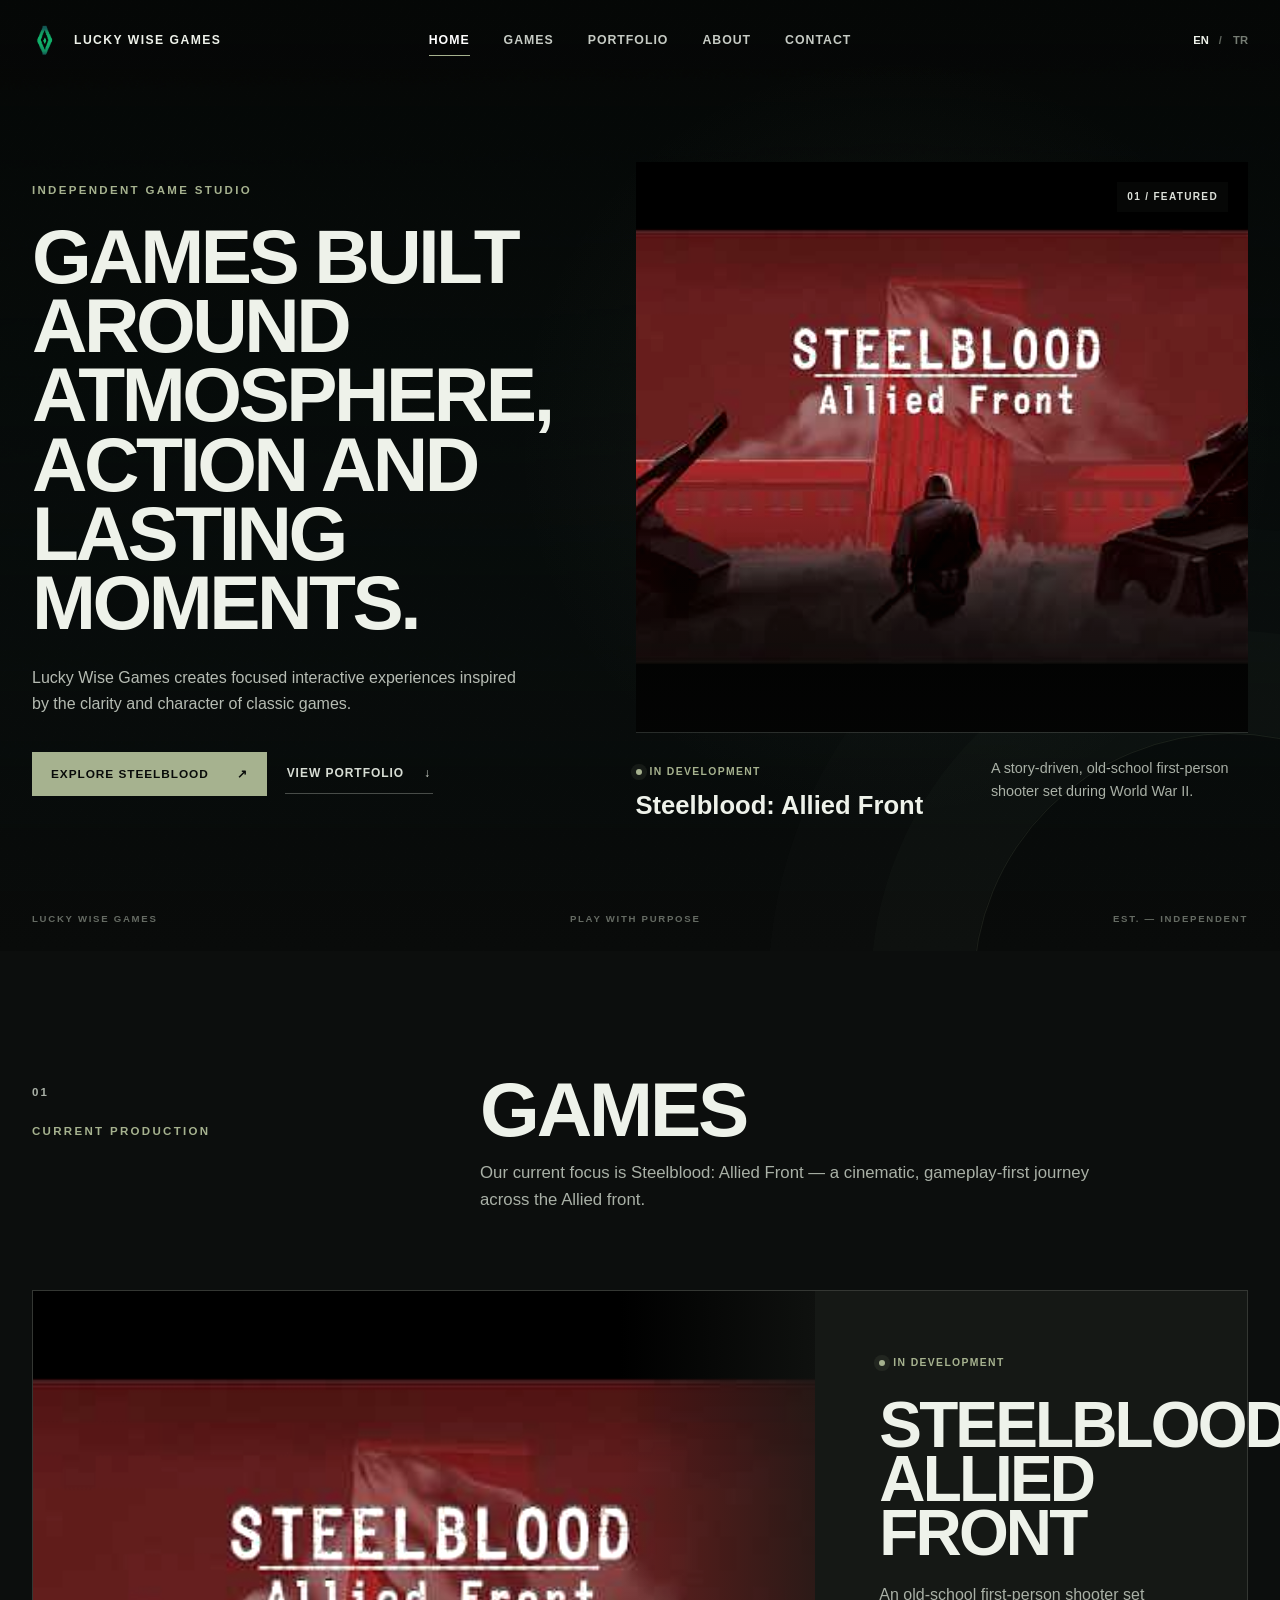
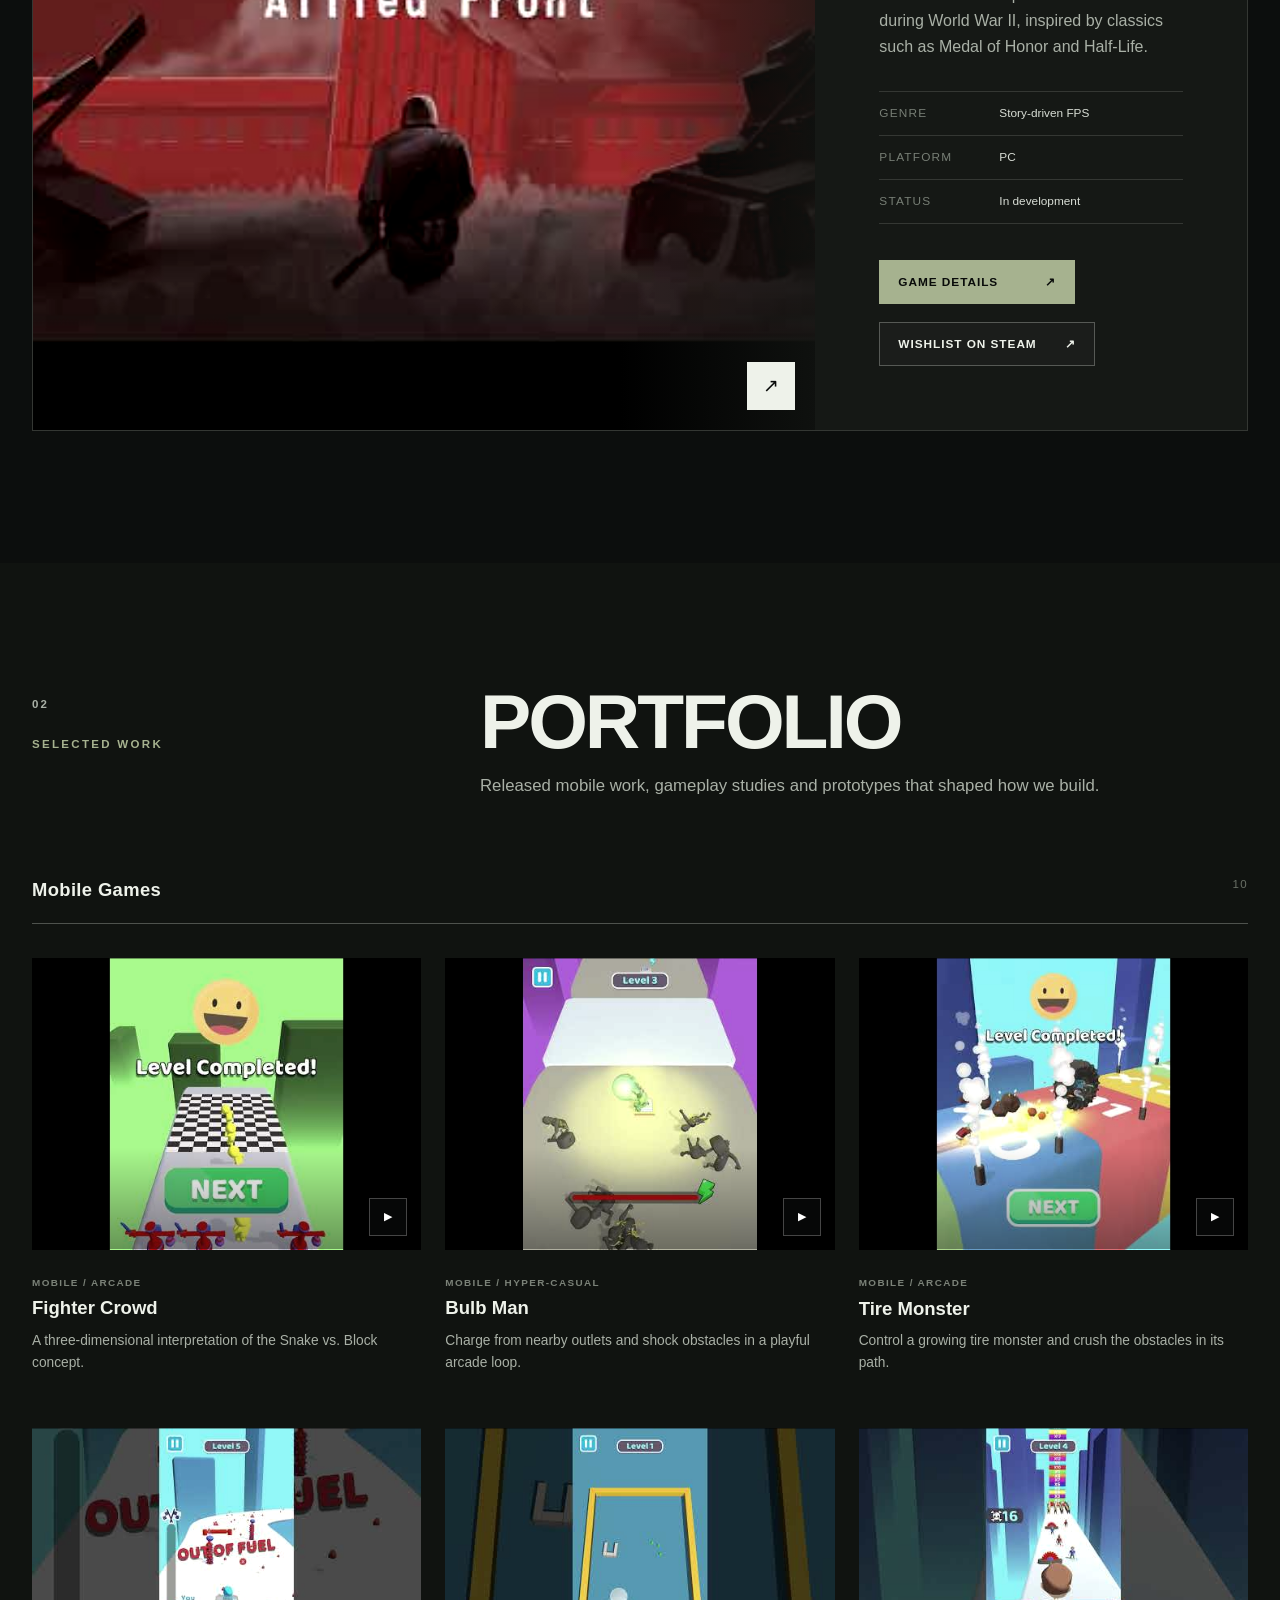
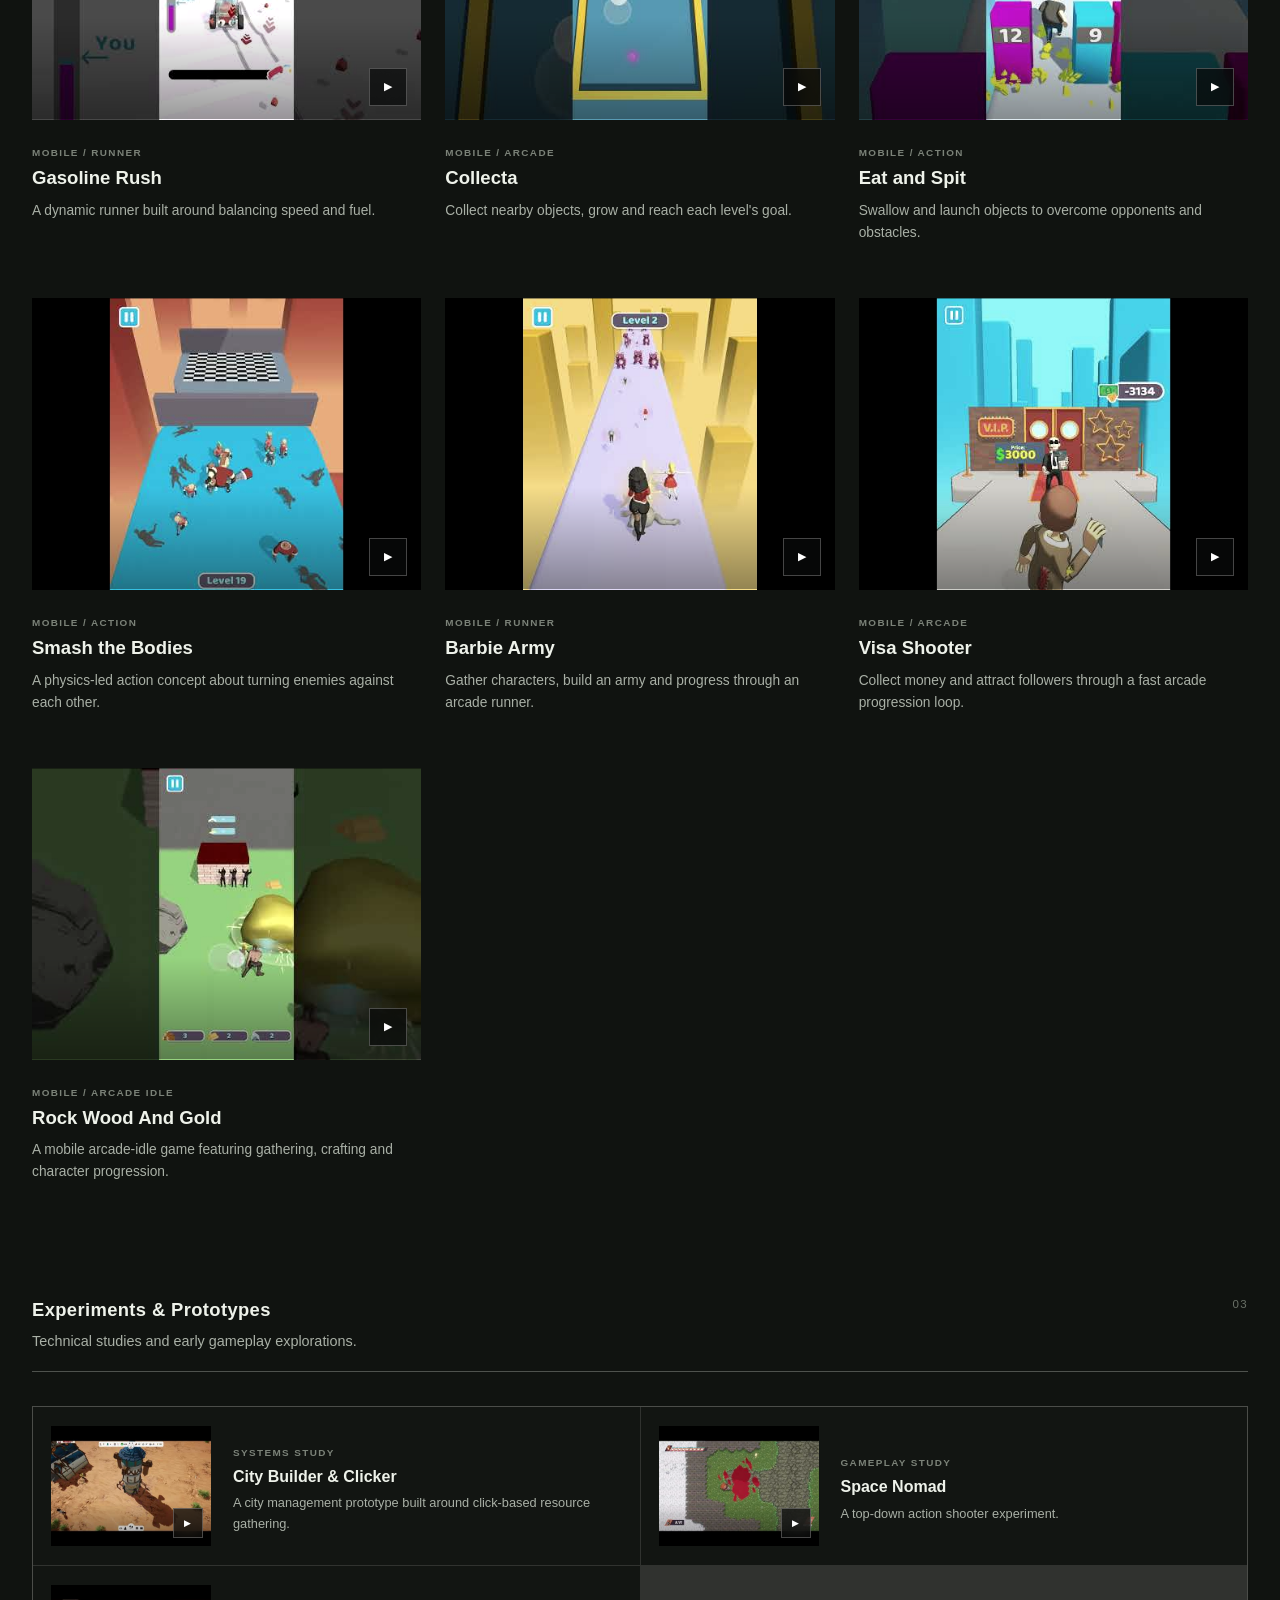
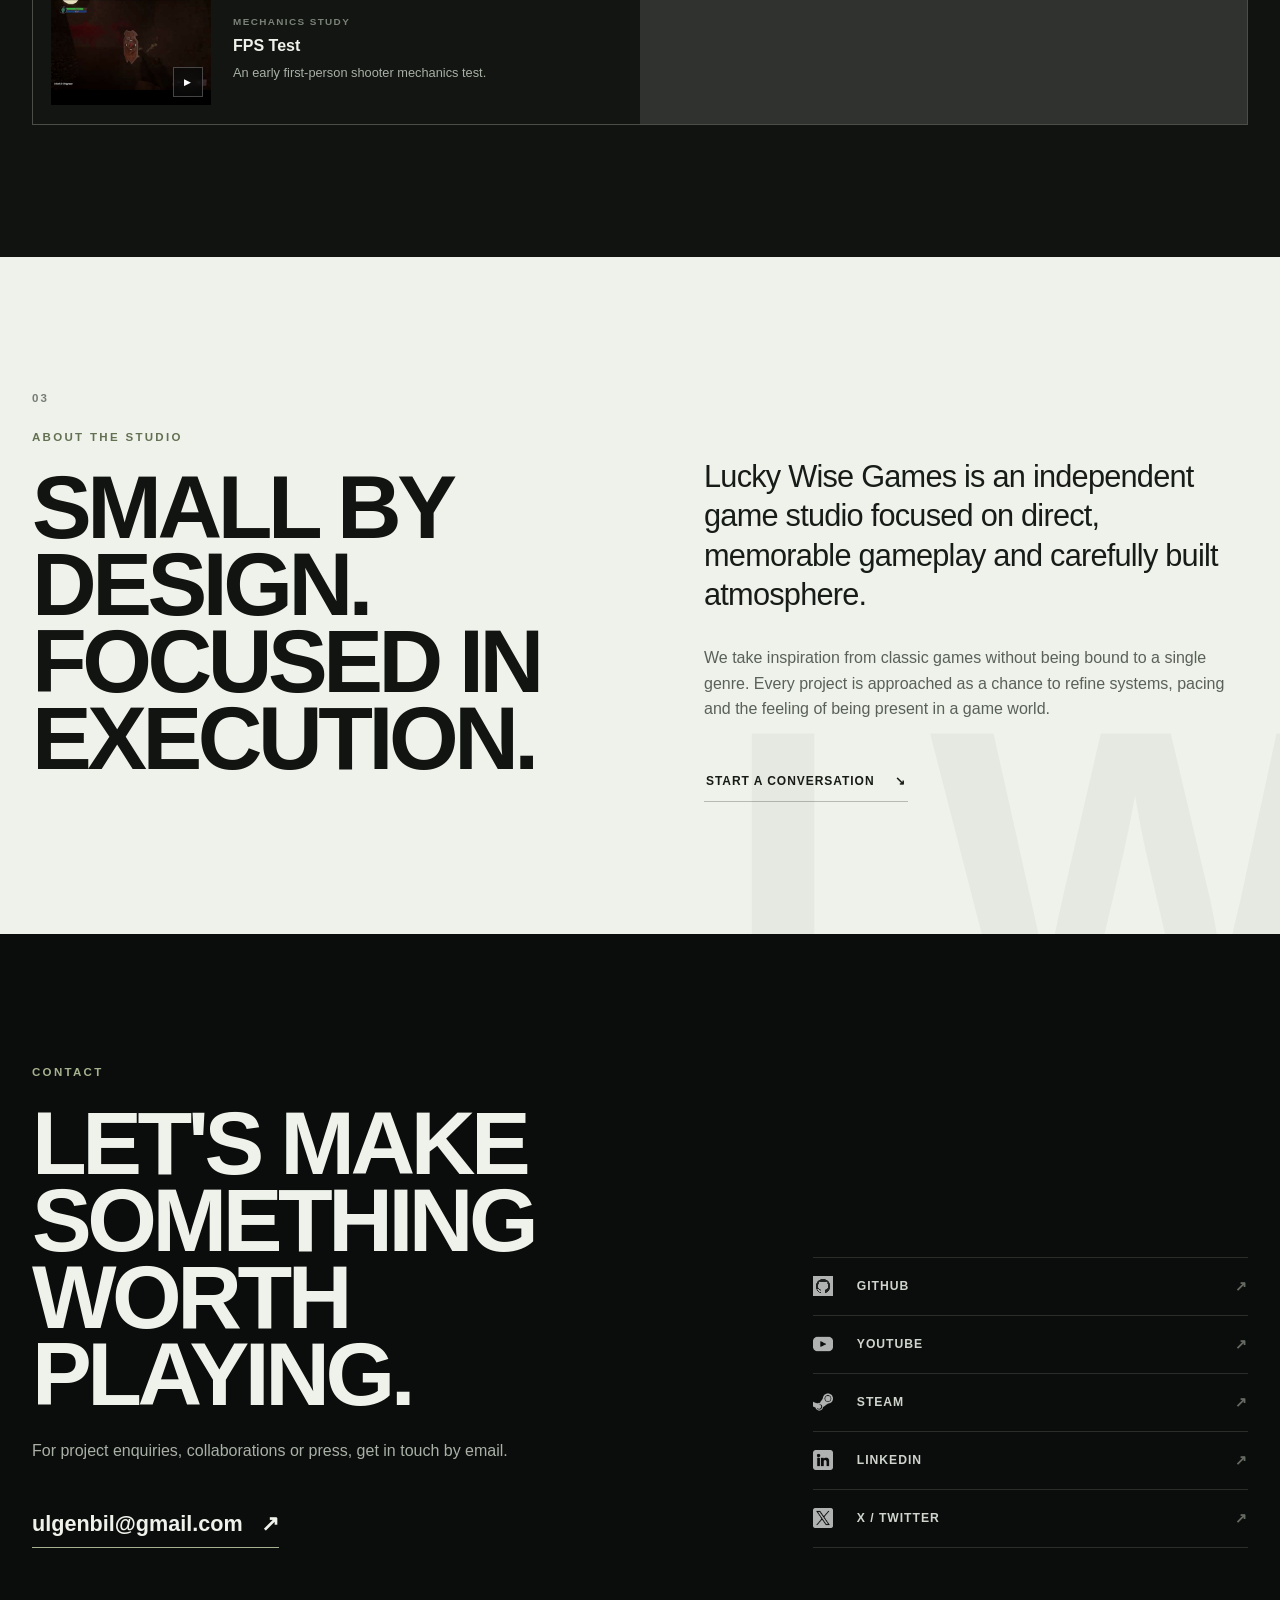
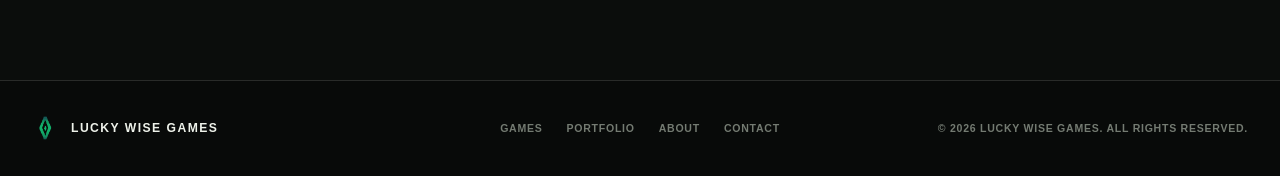
==== index.html @ 1ff28520 "update" ====
<!doctype html>
<html lang="en">
<head>
  <meta charset="utf-8">
  <meta name="viewport" content="width=device-width, initial-scale=1">
  <meta name="theme-color" content="#090b0a">
  <meta name="description" content="Lucky Wise Games is an independent game studio developing Steelblood: Allied Front and gameplay-focused interactive experiences.">
  <meta property="og:type" content="website">
  <meta property="og:site_name" content="Lucky Wise Games">
  <meta property="og:title" content="Lucky Wise Games — Independent Game Studio">
  <meta property="og:description" content="Home of Steelblood: Allied Front, an old-school story-driven FPS.">
  <meta property="og:url" content="https://luckywise.games/">
  <meta property="og:image" content="https://luckywise.games/assets/images/projects/steelblood.jpg">
  <meta name="twitter:card" content="summary_large_image">
  <meta name="twitter:title" content="Lucky Wise Games — Independent Game Studio">
  <meta name="twitter:description" content="Home of Steelblood: Allied Front, an old-school story-driven FPS.">
  <meta name="twitter:image" content="https://luckywise.games/assets/images/projects/steelblood.jpg">
  <title>Lucky Wise Games — Independent Game Studio</title>
  <link rel="icon" type="image/png" href="favicon.png">
  <link rel="preload" href="assets/images/projects/steelblood.jpg" as="image">
  <link rel="stylesheet" href="assets/css/site.css">
  <script src="assets/js/site.js" defer></script>
</head>
<body data-page="studio">
  <a class="skip-link" href="#main" data-en="Skip to content" data-tr="İçeriğe geç">Skip to content</a>
  <header class="site-header" data-header>
    <div class="header-inner">
      <a class="brand" href="#home" aria-label="Lucky Wise Games home">
        <img src="logo.png" width="1500" height="1500" alt="" class="brand-mark">
        <span class="brand-name">Lucky Wise Games</span>
      </a>
      <button class="menu-toggle" type="button" aria-expanded="false" aria-controls="site-navigation" data-menu-toggle>
        <span class="sr-only" data-en="Open navigation" data-tr="Menüyü aç">Open navigation</span>
        <span></span><span></span>
      </button>
      <nav class="site-nav" id="site-navigation" aria-label="Primary navigation" data-nav>
        <a href="#home" class="active" data-nav-link data-en="Home" data-tr="Ana Sayfa">Home</a>
        <a href="#games" data-nav-link data-en="Games" data-tr="Oyunlar">Games</a>
        <a href="#portfolio" data-nav-link data-en="Portfolio" data-tr="Portfolyo">Portfolio</a>
        <a href="#about" data-nav-link data-en="About" data-tr="Hakkımızda">About</a>
        <a href="#contact" data-nav-link data-en="Contact" data-tr="İletişim">Contact</a>
      </nav>
      <div class="language-switch" aria-label="Language">
        <button type="button" data-lang="en" class="active" aria-pressed="true">EN</button><span aria-hidden="true">/</span><button type="button" data-lang="tr" aria-pressed="false">TR</button>
      </div>
    </div>
  </header>

  <main id="main">
    <section class="hero section-pad" id="home" data-section>
      <div class="hero-grain" aria-hidden="true"></div>
      <div class="container hero-grid">
        <div class="hero-copy reveal">
          <div class="eyebrow" data-en="Independent game studio" data-tr="Bağımsız oyun stüdyosu">Independent game studio</div>
          <h1 data-en="Games built around atmosphere, action and lasting moments." data-tr="Atmosfer, aksiyon ve akılda kalan anlar etrafında kurulan oyunlar.">Games built around atmosphere, action and lasting moments.</h1>
          <p class="hero-intro" data-en="Lucky Wise Games creates focused interactive experiences inspired by the clarity and character of classic games." data-tr="Lucky Wise Games, klasik oyunların sadeliğinden ve karakterinden ilham alan odaklı interaktif deneyimler geliştirir.">Lucky Wise Games creates focused interactive experiences inspired by the clarity and character of classic games.</p>
          <div class="button-row">
            <a class="button button-primary" href="games/steelblood/"><span data-en="Explore Steelblood" data-tr="Steelblood'u Keşfet">Explore Steelblood</span><span aria-hidden="true">↗</span></a>
            <a class="text-link" href="#portfolio"><span data-en="View portfolio" data-tr="Portfolyoyu görüntüle">View portfolio</span><span aria-hidden="true">↓</span></a>
          </div>
        </div>
        <article class="hero-feature reveal reveal-delay">
          <a class="feature-media" href="games/steelblood/" aria-label="Explore Steelblood: Allied Front">
            <img src="assets/images/projects/steelblood.jpg" width="480" height="360" alt="Steelblood: Allied Front key art" fetchpriority="high">
            <span class="feature-index" aria-hidden="true">01 / Featured</span>
          </a>
          <div class="feature-caption">
            <div><span class="status"><i aria-hidden="true"></i><span data-en="In development" data-tr="Geliştirme aşamasında">In development</span></span><h2>Steelblood: Allied Front</h2></div>
            <p data-en="A story-driven, old-school first-person shooter set during World War II." data-tr="II. Dünya Savaşı'nda geçen, hikâye odaklı eski usul bir birinci şahıs nişancı oyunu.">A story-driven, old-school first-person shooter set during World War II.</p>
          </div>
        </article>
      </div>
      <div class="container hero-foot"><span>LUCKY WISE GAMES</span><span data-en="PLAY WITH PURPOSE" data-tr="AMAÇLA OYNA">PLAY WITH PURPOSE</span><span aria-hidden="true">EST. — INDEPENDENT</span></div>
    </section>

    <section class="section-pad games-section" id="games" data-section>
      <div class="container">
        <div class="section-heading reveal">
          <div><span class="section-number">01</span><div class="eyebrow" data-en="Current production" data-tr="Güncel yapım">Current production</div></div>
          <div><h2 data-en="Games" data-tr="Oyunlar">Games</h2><p data-en="Our current focus is Steelblood: Allied Front — a cinematic, gameplay-first journey across the Allied front." data-tr="Şu anki odağımız, Müttefik cepheleri boyunca ilerleyen sinematik ve oynanış odaklı Steelblood: Allied Front.">Our current focus is Steelblood: Allied Front — a cinematic, gameplay-first journey across the Allied front.</p></div>
        </div>
        <article class="game-showcase reveal">
          <a href="games/steelblood/" class="game-showcase-media"><img src="assets/images/projects/steelblood.jpg" width="480" height="360" alt="Steelblood: Allied Front" loading="lazy"><span class="media-arrow" aria-hidden="true">↗</span></a>
          <div class="game-showcase-copy">
            <span class="status"><i aria-hidden="true"></i><span data-en="In development" data-tr="Geliştirme aşamasında">In development</span></span>
            <h3>Steelblood:<span>Allied Front</span></h3>
            <p data-en="An old-school first-person shooter set during World War II, inspired by classics such as Medal of Honor and Half-Life." data-tr="Medal of Honor ve Half-Life gibi klasiklerden esinlenen, II. Dünya Savaşı'nda geçen eski usul bir birinci şahıs nişancı oyunu.">An old-school first-person shooter set during World War II, inspired by classics such as Medal of Honor and Half-Life.</p>
            <dl class="game-meta"><div><dt data-en="Genre" data-tr="Tür">Genre</dt><dd data-en="Story-driven FPS" data-tr="Hikâye odaklı FPS">Story-driven FPS</dd></div><div><dt>Platform</dt><dd>PC</dd></div><div><dt data-en="Status" data-tr="Durum">Status</dt><dd data-en="In development" data-tr="Geliştirme aşamasında">In development</dd></div></dl>
            <div class="button-row"><a class="button button-primary" href="games/steelblood/"><span data-en="Game details" data-tr="Oyun detayları">Game details</span><span aria-hidden="true">↗</span></a><a class="button button-ghost" href="https://store.steampowered.com/app/5368730/Steelblood_Allied_Front/" target="_blank" rel="noopener noreferrer"><span data-en="Wishlist on Steam" data-tr="Steam'de İstek Listesine Ekle">Wishlist on Steam</span><span aria-hidden="true">↗</span></a></div>
          </div>
        </article>
      </div>
    </section>

    <section class="section-pad portfolio-section" id="portfolio" data-section>
      <div class="container">
        <div class="section-heading reveal">
          <div><span class="section-number">02</span><div class="eyebrow" data-en="Selected work" data-tr="Seçili çalışmalar">Selected work</div></div>
          <div><h2 data-en="Portfolio" data-tr="Portfolyo">Portfolio</h2><p data-en="Released mobile work, gameplay studies and prototypes that shaped how we build." data-tr="Üretim yaklaşımımızı şekillendiren mobil çalışmalar, oynanış araştırmaları ve prototipler.">Released mobile work, gameplay studies and prototypes that shaped how we build.</p></div>
        </div>

        <div class="portfolio-group reveal">
          <div class="group-heading"><h3 data-en="Mobile Games" data-tr="Mobil Oyunlar">Mobile Games</h3><span>10</span></div>
          <div class="project-grid project-grid-main">
            <article class="project-card"><button class="project-media" type="button" data-video="W4UQO2fEhbg" aria-label="Play Fighter Crowd video"><img src="assets/images/projects/fighter-crowd.jpg" width="480" height="360" alt="Fighter Crowd gameplay" loading="lazy"><span class="play-mark" aria-hidden="true">▶</span></button><div class="project-copy"><div><span>Mobile / Arcade</span><h4>Fighter Crowd</h4></div><p data-en="A three-dimensional interpretation of the Snake vs. Block concept." data-tr="Snake vs. Block konseptinin üç boyutlu bir yorumu.">A three-dimensional interpretation of the Snake vs. Block concept.</p></div></article>
            <article class="project-card"><button class="project-media" type="button" data-video="uMFjRhRh2pw" aria-label="Play Bulb Man video"><img src="assets/images/projects/bulb-man.jpg" width="480" height="360" alt="Bulb Man gameplay" loading="lazy"><span class="play-mark" aria-hidden="true">▶</span></button><div class="project-copy"><div><span>Mobile / Hyper-casual</span><h4>Bulb Man</h4></div><p data-en="Charge from nearby outlets and shock obstacles in a playful arcade loop." data-tr="Yakındaki prizlerden şarj olup engelleri şokladığımız eğlenceli bir arcade döngüsü.">Charge from nearby outlets and shock obstacles in a playful arcade loop.</p></div></article>
            <article class="project-card"><button class="project-media" type="button" data-video="V5ti62fl0fM" aria-label="Play Tire Monster video"><img src="assets/images/projects/tire-monster.jpg" width="480" height="360" alt="Tire Monster gameplay" loading="lazy"><span class="play-mark" aria-hidden="true">▶</span></button><div class="project-copy"><div><span>Mobile / Arcade</span><h4>Tire Monster</h4></div><p data-en="Control a growing tire monster and crush the obstacles in its path." data-tr="Büyüyen bir tekerlek canavarını yönetip yolundaki engelleri ezdiğimiz mobil oyun.">Control a growing tire monster and crush the obstacles in its path.</p></div></article>
            <article class="project-card"><button class="project-media" type="button" data-video="EKDStDlbUwc" aria-label="Play Gasoline Rush video"><img src="assets/images/projects/gasoline-rush.jpg" width="480" height="360" alt="Gasoline Rush gameplay" loading="lazy"><span class="play-mark" aria-hidden="true">▶</span></button><div class="project-copy"><div><span>Mobile / Runner</span><h4>Gasoline Rush</h4></div><p data-en="A dynamic runner built around balancing speed and fuel." data-tr="Hız ve yakıt yönetimi dengesi üzerine kurulu dinamik bir koşu oyunu.">A dynamic runner built around balancing speed and fuel.</p></div></article>
            <article class="project-card"><button class="project-media" type="button" data-video="36IVdirDPLE" aria-label="Play Collecta video"><img src="assets/images/projects/collecta.jpg" width="480" height="360" alt="Collecta gameplay" loading="lazy"><span class="play-mark" aria-hidden="true">▶</span></button><div class="project-copy"><div><span>Mobile / Arcade</span><h4>Collecta</h4></div><p data-en="Collect nearby objects, grow and reach each level's goal." data-tr="Yakındaki nesneleri toplayarak büyümeye ve bölüm hedeflerine ulaşmaya dayalı arcade mekaniği.">Collect nearby objects, grow and reach each level's goal.</p></div></article>
            <article class="project-card"><button class="project-media" type="button" data-video="vETXx7kA-98" aria-label="Play Eat and Spit video"><img src="assets/images/projects/eat-and-spit.jpg" width="480" height="360" alt="Eat and Spit gameplay" loading="lazy"><span class="play-mark" aria-hidden="true">▶</span></button><div class="project-copy"><div><span>Mobile / Action</span><h4>Eat and Spit</h4></div><p data-en="Swallow and launch objects to overcome opponents and obstacles." data-tr="Rakipleri ve engelleri aşmak için nesneleri yutup fırlattığımız bir aksiyon konsepti.">Swallow and launch objects to overcome opponents and obstacles.</p></div></article>
            <article class="project-card"><button class="project-media" type="button" data-video="A7BmBFbHKA0" aria-label="Play Smash the Bodies video"><img src="assets/images/projects/smash-the-bodies.jpg" width="480" height="360" alt="Smash the Bodies gameplay" loading="lazy"><span class="play-mark" aria-hidden="true">▶</span></button><div class="project-copy"><div><span>Mobile / Action</span><h4>Smash the Bodies</h4></div><p data-en="A physics-led action concept about turning enemies against each other." data-tr="Düşmanları birbirine karşı kullandığımız fizik odaklı bir aksiyon konsepti.">A physics-led action concept about turning enemies against each other.</p></div></article>
            <article class="project-card"><button class="project-media" type="button" data-video="Fh6eBcmvBGA" aria-label="Play Barbie Army video"><img src="assets/images/projects/barbie-army.jpg" width="480" height="360" alt="Barbie Army gameplay" loading="lazy"><span class="play-mark" aria-hidden="true">▶</span></button><div class="project-copy"><div><span>Mobile / Runner</span><h4>Barbie Army</h4></div><p data-en="Gather characters, build an army and progress through an arcade runner." data-tr="Karakterleri toplayıp bir ordu kurarak ilerlediğimiz arcade koşu oyunu.">Gather characters, build an army and progress through an arcade runner.</p></div></article>
            <article class="project-card"><button class="project-media" type="button" data-video="IXKSB8QBfK0" aria-label="Play Visa Shooter video"><img src="assets/images/projects/visa-shooter.jpg" width="480" height="360" alt="Visa Shooter gameplay" loading="lazy"><span class="play-mark" aria-hidden="true">▶</span></button><div class="project-copy"><div><span>Mobile / Arcade</span><h4>Visa Shooter</h4></div><p data-en="Collect money and attract followers through a fast arcade progression loop." data-tr="Para toplayıp takipçiler kazandığımız hızlı bir arcade ilerleme döngüsü.">Collect money and attract followers through a fast arcade progression loop.</p></div></article>
            <article class="project-card"><button class="project-media" type="button" data-video="roYKHa2wD3c" aria-label="Play Rock Wood And Gold video"><img src="assets/images/projects/rock-wood-gold.jpg" width="480" height="360" alt="Rock Wood And Gold gameplay" loading="lazy"><span class="play-mark" aria-hidden="true">▶</span></button><div class="project-copy"><div><span>Mobile / Arcade idle</span><h4>Rock Wood And Gold</h4></div><p data-en="A mobile arcade-idle game featuring gathering, crafting and character progression." data-tr="Kaynak toplama, üretim ve karakter gelişimi döngüsüne sahip mobil arcade-idle oyunu.">A mobile arcade-idle game featuring gathering, crafting and character progression.</p></div></article>
          </div>
        </div>

        <div class="portfolio-group portfolio-group-secondary reveal">
          <div class="group-heading"><div><h3 data-en="Experiments & Prototypes" data-tr="Deneyler ve Prototipler">Experiments &amp; Prototypes</h3><p data-en="Technical studies and early gameplay explorations." data-tr="Teknik çalışmalar ve erken dönem oynanış araştırmaları.">Technical studies and early gameplay explorations.</p></div><span>03</span></div>
          <div class="prototype-list">
            <article class="prototype-card"><button type="button" data-video="Z4G48QD6Tfo" aria-label="Play City Builder & Clicker video"><img src="assets/images/projects/city-builder.jpg" width="480" height="360" alt="City Builder & Clicker prototype" loading="lazy"><span class="play-mark" aria-hidden="true">▶</span></button><div><span>Systems study</span><h4>City Builder &amp; Clicker</h4><p data-en="A city management prototype built around click-based resource gathering." data-tr="Tıklama tabanlı kaynak toplama üzerine kurulu şehir yönetimi prototipi.">A city management prototype built around click-based resource gathering.</p></div></article>
            <article class="prototype-card"><button type="button" data-video="3szWPaqaZIA" aria-label="Play Space Nomad video"><img src="assets/images/projects/space-nomad.jpg" width="480" height="360" alt="Space Nomad prototype" loading="lazy"><span class="play-mark" aria-hidden="true">▶</span></button><div><span>Gameplay study</span><h4>Space Nomad</h4><p data-en="A top-down action shooter experiment." data-tr="Yukarıdan bakışlı bir aksiyon ve nişancı denemesi.">A top-down action shooter experiment.</p></div></article>
            <article class="prototype-card"><button type="button" data-video="aRLHZcM-7AI" aria-label="Play FPS test video"><img src="assets/images/projects/fps-test.jpg" width="480" height="360" alt="First-person shooter mechanics test" loading="lazy"><span class="play-mark" aria-hidden="true">▶</span></button><div><span>Mechanics study</span><h4>FPS Test</h4><p data-en="An early first-person shooter mechanics test." data-tr="Erken dönem bir birinci şahıs nişancı mekanik testi.">An early first-person shooter mechanics test.</p></div></article>
          </div>
        </div>
      </div>
    </section>

    <section class="section-pad about-section" id="about" data-section>
      <div class="container about-grid">
        <div class="about-title reveal"><span class="section-number">03</span><div class="eyebrow" data-en="About the studio" data-tr="Stüdyo hakkında">About the studio</div><h2 data-en="Small by design. Focused in execution." data-tr="Ölçülü bir yapı. Odaklı bir üretim.">Small by design. Focused in execution.</h2></div>
        <div class="about-copy reveal reveal-delay"><p class="lead" data-en="Lucky Wise Games is an independent game studio focused on direct, memorable gameplay and carefully built atmosphere." data-tr="Lucky Wise Games; doğrudan, akılda kalan oynanışa ve özenle kurulan atmosfere odaklanan bağımsız bir oyun stüdyosudur.">Lucky Wise Games is an independent game studio focused on direct, memorable gameplay and carefully built atmosphere.</p><p data-en="We take inspiration from classic games without being bound to a single genre. Every project is approached as a chance to refine systems, pacing and the feeling of being present in a game world." data-tr="Klasik oyunlardan ilham alırken kendimizi tek bir türe bağlı tutmuyoruz. Her projeyi sistemleri, tempoyu ve oyun dünyasında bulunma hissini geliştirmek için bir fırsat olarak görüyoruz.">We take inspiration from classic games without being bound to a single genre. Every project is approached as a chance to refine systems, pacing and the feeling of being present in a game world.</p><a class="text-link" href="#contact"><span data-en="Start a conversation" data-tr="İletişime geç">Start a conversation</span><span aria-hidden="true">↘</span></a></div>
      </div>
    </section>

    <section class="section-pad contact-section" id="contact" data-section>
      <div class="container contact-grid">
        <div class="contact-copy reveal"><div class="eyebrow" data-en="Contact" data-tr="İletişim">Contact</div><h2 data-en="Let's make something worth playing." data-tr="Oynamaya değer bir şey üretelim.">Let's make something worth playing.</h2><p data-en="For project enquiries, collaborations or press, get in touch by email." data-tr="Proje talepleri, iş birlikleri veya basın iletişimi için e-posta gönderebilirsiniz.">For project enquiries, collaborations or press, get in touch by email.</p><a class="email-link" href="mailto:ulgenbil@gmail.com">ulgenbil@gmail.com <span aria-hidden="true">↗</span></a></div>
        <div class="social-panel reveal reveal-delay" aria-label="Social links">
          <a href="https://github.com/lsm263" target="_blank" rel="noopener noreferrer"><img src="github.png" width="560" height="560" alt=""><span>GitHub</span><b aria-hidden="true">↗</b></a>
          <a href="https://www.youtube.com/@CalestialKhan" target="_blank" rel="noopener noreferrer"><img src="youtube.png" width="512" height="512" alt=""><span>YouTube</span><b aria-hidden="true">↗</b></a>
          <a href="https://store.steampowered.com/curator/46128060-Calestial-Games/" target="_blank" rel="noopener noreferrer"><img src="steam.png" width="512" height="512" alt=""><span>Steam</span><b aria-hidden="true">↗</b></a>
          <a href="https://www.linkedin.com/in/ulgenbilgin/" target="_blank" rel="noopener noreferrer"><img src="linkedin.png" width="512" height="512" alt=""><span>LinkedIn</span><b aria-hidden="true">↗</b></a>
          <a href="https://x.com/CalestialKhan/" target="_blank" rel="noopener noreferrer"><img src="twitter.png" width="512" height="512" alt=""><span>X / Twitter</span><b aria-hidden="true">↗</b></a>
        </div>
      </div>
    </section>
  </main>

  <footer class="site-footer"><div class="container footer-inner"><a class="brand footer-brand" href="#home"><img src="logo.png" width="1500" height="1500" alt=""><span class="brand-name">Lucky Wise Games</span></a><nav aria-label="Footer navigation"><a href="#games" data-en="Games" data-tr="Oyunlar">Games</a><a href="#portfolio" data-en="Portfolio" data-tr="Portfolyo">Portfolio</a><a href="#about" data-en="About" data-tr="Hakkımızda">About</a><a href="#contact" data-en="Contact" data-tr="İletişim">Contact</a></nav><p>© <span data-year></span> Lucky Wise Games. <span data-en="All rights reserved." data-tr="Tüm hakları saklıdır.">All rights reserved.</span></p></div></footer>
  <dialog class="video-dialog" data-video-dialog aria-label="Video player"><button class="dialog-close" type="button" data-dialog-close aria-label="Close video">×</button><div class="video-frame" data-dialog-frame></div></dialog>
</body>
</html>
---- assets/css/site.css ----
/* Lucky Wise Games — shared studio and game-page styles */
:root {
  --ink: #090b0a;
  --ink-soft: #0f1210;
  --surface: #151815;
  --surface-2: #1b1f1b;
  --line: rgba(238, 242, 234, .14);
  --line-strong: rgba(238, 242, 234, .28);
  --paper: #eef2ea;
  --muted: #a9b0a6;
  --accent: #a6b28f;
  --accent-bright: #c4d0a9;
  --brand: #18bd7c;
  --war-red: #a13e35;
  --container: 1240px;
  --header: 82px;
  --ease: cubic-bezier(.2, .75, .25, 1);
}

*, *::before, *::after { box-sizing: border-box; }
html { scroll-behavior: smooth; scroll-padding-top: var(--header); }
body {
  margin: 0;
  overflow-x: clip;
  background: var(--ink);
  color: var(--paper);
  font-family: Inter, ui-sans-serif, -apple-system, BlinkMacSystemFont, "Segoe UI", sans-serif;
  font-size: 16px;
  line-height: 1.6;
  text-rendering: optimizeLegibility;
  -webkit-font-smoothing: antialiased;
}
body::before {
  content: "";
  position: fixed;
  inset: 0;
  pointer-events: none;
  z-index: -1;
  background: url("../../background.png") center / cover no-repeat;
  opacity: .36;
}
img { display: block; max-width: 100%; }
a { color: inherit; }
button, input, textarea { font: inherit; }
button { color: inherit; }
::selection { background: var(--accent); color: var(--ink); }

.sr-only {
  position: absolute;
  width: 1px;
  height: 1px;
  padding: 0;
  margin: -1px;
  overflow: hidden;
  clip: rect(0, 0, 0, 0);
  white-space: nowrap;
  border: 0;
}
.skip-link {
  position: fixed;
  top: 12px;
  left: 12px;
  z-index: 2000;
  padding: 10px 16px;
  background: var(--paper);
  color: var(--ink);
  transform: translateY(-150%);
  transition: transform .2s ease;
}
.skip-link:focus { transform: translateY(0); }
:focus-visible { outline: 2px solid var(--accent-bright); outline-offset: 4px; }

.container { width: min(calc(100% - 64px), var(--container)); margin-inline: auto; }
.section-pad { padding: 132px 0; }
.eyebrow {
  color: var(--accent);
  font-size: .72rem;
  font-weight: 800;
  letter-spacing: .2em;
  line-height: 1.2;
  text-transform: uppercase;
}
.section-number {
  display: block;
  margin-bottom: 24px;
  color: var(--muted);
  font-size: .72rem;
  font-weight: 700;
  letter-spacing: .18em;
}

.site-header {
  position: fixed;
  inset: 0 0 auto;
  z-index: 1000;
  height: var(--header);
  border-bottom: 1px solid transparent;
  transition: background .3s ease, border-color .3s ease, height .3s ease;
}
.site-header.is-scrolled {
  background: rgba(9, 11, 10, .9);
  border-bottom-color: var(--line);
  backdrop-filter: blur(18px);
}
.header-inner {
  display: grid;
  grid-template-columns: 1fr auto 1fr;
  align-items: center;
  width: min(calc(100% - 56px), 1440px);
  height: 100%;
  margin-inline: auto;
}
.brand { display: inline-flex; align-items: center; gap: 12px; width: fit-content; text-decoration: none; }
.brand-mark, .brand > img { width: 34px; height: 34px; object-fit: contain; }
.brand-name { font-size: .76rem; font-weight: 800; letter-spacing: .12em; text-transform: uppercase; }
.site-nav { display: flex; align-items: center; gap: 34px; }
.site-nav a {
  position: relative;
  padding: 10px 0;
  color: #c6cbc4;
  font-size: .77rem;
  font-weight: 700;
  letter-spacing: .08em;
  text-decoration: none;
  text-transform: uppercase;
  transition: color .25s ease;
}
.site-nav a::after {
  content: "";
  position: absolute;
  inset: auto 0 4px;
  height: 1px;
  background: var(--accent);
  transform: scaleX(0);
  transform-origin: right;
  transition: transform .35s var(--ease);
}
.site-nav a:hover, .site-nav a.active { color: #fff; }
.site-nav a:hover::after, .site-nav a.active::after { transform: scaleX(1); transform-origin: left; }
.language-switch { justify-self: end; display: flex; align-items: center; gap: 6px; color: #60665e; font-size: .7rem; font-weight: 800; letter-spacing: .1em; }
.language-switch button { padding: 7px 4px; border: 0; background: none; color: #767d74; cursor: pointer; transition: color .2s ease; }
.language-switch button:hover, .language-switch button.active { color: var(--paper); }
.menu-toggle { display: none; }

.hero {
  position: relative;
  min-height: 100svh;
  padding-top: calc(var(--header) + 80px);
  overflow: hidden;
  background:
    radial-gradient(circle at 70% 46%, rgba(153, 165, 132, .08), transparent 37%),
    linear-gradient(180deg, rgba(9, 11, 10, .1), var(--ink));
}
.hero::after {
  content: "";
  position: absolute;
  width: 40vw;
  height: 40vw;
  right: -16vw;
  bottom: -23vw;
  border: 1px solid rgba(166, 178, 143, .12);
  border-radius: 50%;
  box-shadow: 0 0 0 8vw rgba(166, 178, 143, .018), 0 0 0 16vw rgba(166, 178, 143, .012);
}
.hero-grain {
  position: absolute;
  inset: 0;
  pointer-events: none;
  opacity: .14;
  background-image: repeating-linear-gradient(115deg, transparent 0, transparent 7px, rgba(255,255,255,.018) 8px);
}
.hero-grid { position: relative; z-index: 1; display: grid; grid-template-columns: minmax(0, .9fr) minmax(420px, 1.1fr); gap: clamp(48px, 8vw, 118px); align-items: center; }
.hero-copy h1 {
  max-width: 680px;
  margin: 24px 0 28px;
  font-family: "Arial Narrow", Impact, sans-serif;
  font-size: clamp(3.8rem, 6vw, 7rem);
  font-stretch: condensed;
  font-weight: 700;
  letter-spacing: -.045em;
  line-height: .9;
  text-transform: uppercase;
}
.hero-intro { max-width: 590px; margin: 0 0 36px; color: #b6bcb3; font-size: clamp(1rem, 1.25vw, 1.18rem); }
.button-row { display: flex; flex-wrap: wrap; align-items: center; gap: 18px; }
.button {
  display: inline-flex;
  align-items: center;
  justify-content: space-between;
  min-width: 196px;
  gap: 28px;
  padding: 14px 18px;
  border: 1px solid transparent;
  color: var(--paper);
  font-size: .74rem;
  font-weight: 800;
  letter-spacing: .08em;
  line-height: 1.2;
  text-decoration: none;
  text-transform: uppercase;
  transition: transform .25s var(--ease), background .25s ease, border-color .25s ease, color .25s ease;
}
.button:hover { transform: translateY(-2px); }
.button-primary { background: var(--accent); color: var(--ink); }
.button-primary:hover { background: var(--accent-bright); }
.button-ghost { border-color: var(--line-strong); background: rgba(255,255,255,.025); }
.button-ghost:hover { border-color: var(--accent); background: rgba(166, 178, 143, .08); }
.text-link { display: inline-flex; align-items: center; gap: 20px; padding: 10px 2px; border-bottom: 1px solid var(--line-strong); color: #d7ddd4; font-size: .75rem; font-weight: 800; letter-spacing: .08em; text-decoration: none; text-transform: uppercase; transition: border-color .25s ease, color .25s ease; }
.text-link:hover { border-color: var(--accent); color: #fff; }

.hero-feature { min-width: 0; }
.feature-media { position: relative; display: block; height: min(48vw, 570px); min-height: 440px; overflow: hidden; background: #1a1917; text-decoration: none; }
.feature-media::after { content: ""; position: absolute; inset: 0; background: linear-gradient(180deg, transparent 55%, rgba(5,6,5,.68)); }
.feature-media img { width: 100%; height: 100%; object-fit: cover; filter: saturate(.72) contrast(1.09); transition: transform .9s var(--ease), filter .6s ease; }
.feature-media:hover img { transform: scale(1.025); filter: saturate(.9) contrast(1.06); }
.feature-index { position: absolute; z-index: 1; inset: 20px 20px auto auto; padding: 7px 10px; background: rgba(9,11,10,.68); color: #dce0d9; font-size: .63rem; font-weight: 800; letter-spacing: .13em; text-transform: uppercase; backdrop-filter: blur(8px); }
.feature-caption { display: grid; grid-template-columns: 1fr .8fr; gap: 34px; padding-top: 24px; border-top: 1px solid var(--line); }
.feature-caption h2 { margin: 8px 0 0; font-size: clamp(1.25rem, 2vw, 1.7rem); line-height: 1.1; }
.feature-caption p { margin: 0; color: var(--muted); font-size: .9rem; }
.status { display: inline-flex; align-items: center; gap: 8px; color: var(--accent); font-size: .65rem; font-weight: 800; letter-spacing: .13em; text-transform: uppercase; }
.status i { width: 6px; height: 6px; border-radius: 50%; background: var(--accent); box-shadow: 0 0 0 5px rgba(166,178,143,.09); }
.hero-foot { position: absolute; z-index: 1; right: 0; bottom: 24px; left: 0; display: flex; justify-content: space-between; color: #656b63; font-size: .6rem; font-weight: 800; letter-spacing: .18em; }

.section-heading { display: grid; grid-template-columns: 1fr 2fr; gap: 64px; align-items: start; margin-bottom: 76px; }
.section-heading h2 { margin: -8px 0 16px; font-family: "Arial Narrow", Impact, sans-serif; font-size: clamp(3.5rem, 6vw, 6.5rem); letter-spacing: -.04em; line-height: .9; text-transform: uppercase; }
.section-heading p { max-width: 620px; margin: 0; color: var(--muted); font-size: 1.05rem; }
.games-section { background: #0c0e0d; }
.game-showcase { display: grid; grid-template-columns: minmax(0, 1.45fr) minmax(360px, .8fr); min-height: 610px; border: 1px solid var(--line); background: var(--surface); }
.game-showcase-media { position: relative; min-height: 520px; overflow: hidden; }
.game-showcase-media::after { content: ""; position: absolute; inset: 0; background: linear-gradient(90deg, transparent 75%, rgba(21,24,21,.7)); }
.game-showcase-media img { width: 100%; height: 100%; object-fit: cover; filter: saturate(.64) contrast(1.13); transition: transform .9s var(--ease), filter .6s ease; }
.game-showcase-media:hover img { transform: scale(1.03); filter: saturate(.86) contrast(1.08); }
.media-arrow { position: absolute; z-index: 1; right: 20px; bottom: 20px; display: grid; width: 48px; height: 48px; place-items: center; background: var(--paper); color: var(--ink); font-size: 1.2rem; transition: transform .25s var(--ease); }
.game-showcase-media:hover .media-arrow { transform: translate(3px, -3px); }
.game-showcase-copy { display: flex; flex-direction: column; justify-content: center; padding: clamp(36px, 5vw, 72px); }
.game-showcase-copy h3 { margin: 28px 0 22px; font-family: "Arial Narrow", Impact, sans-serif; font-size: clamp(3.4rem, 5vw, 5.8rem); letter-spacing: -.045em; line-height: .84; text-transform: uppercase; }
.game-showcase-copy h3 span { display: block; }
.game-showcase-copy > p { margin: 0 0 32px; color: var(--muted); }
.game-meta { margin: 0 0 36px; border-top: 1px solid var(--line); }
.game-meta div { display: grid; grid-template-columns: 100px 1fr; gap: 20px; padding: 12px 0; border-bottom: 1px solid var(--line); font-size: .74rem; }
.game-meta dt { color: #777e75; text-transform: uppercase; letter-spacing: .1em; }
.game-meta dd { margin: 0; color: #d8ddd5; }

.portfolio-section { background: #101310; }
.portfolio-group + .portfolio-group { margin-top: 112px; }
.group-heading { display: flex; align-items: start; justify-content: space-between; gap: 24px; margin-bottom: 34px; padding-bottom: 18px; border-bottom: 1px solid var(--line-strong); }
.group-heading h3 { margin: 0; font-size: 1.15rem; font-weight: 650; letter-spacing: .02em; }
.group-heading p { margin: 5px 0 0; color: var(--muted); font-size: .9rem; }
.group-heading > span { color: #697066; font-size: .72rem; letter-spacing: .12em; }
.project-grid { display: grid; grid-template-columns: repeat(3, 1fr); gap: 54px 24px; }
.project-card { min-width: 0; }
.project-media, .prototype-card button { position: relative; display: block; width: 100%; padding: 0; overflow: hidden; border: 0; background: #090a09; cursor: pointer; }
.project-media { aspect-ratio: 4 / 3; }
.project-media::after, .prototype-card button::after { content: ""; position: absolute; inset: 0; border: 1px solid transparent; background: linear-gradient(180deg, transparent 65%, rgba(0,0,0,.4)); transition: border-color .3s ease; }
.project-media img, .prototype-card img { width: 100%; height: 100%; object-fit: cover; filter: saturate(.72) contrast(1.04); transition: transform .7s var(--ease), filter .45s ease; }
.project-media:hover img, .prototype-card button:hover img { transform: scale(1.035); filter: saturate(1) contrast(1.02); }
.project-media:hover::after, .prototype-card button:hover::after { border-color: var(--accent); }
.play-mark { position: absolute; z-index: 2; right: 14px; bottom: 14px; display: grid; width: 38px; height: 38px; place-items: center; border: 1px solid rgba(255,255,255,.25); background: rgba(9,11,10,.72); color: #fff; font-size: .68rem; backdrop-filter: blur(8px); transition: background .25s ease, color .25s ease, transform .25s var(--ease); }
button:hover .play-mark { background: var(--accent); color: var(--ink); transform: scale(1.06); }
.project-copy { padding-top: 18px; }
.project-copy span, .prototype-card div > span { color: #7b8278; font-size: .62rem; font-weight: 800; letter-spacing: .14em; text-transform: uppercase; }
.project-copy h4, .prototype-card h4 { margin: 4px 0 10px; font-size: 1.16rem; line-height: 1.2; }
.project-copy p, .prototype-card p { margin: 0; color: var(--muted); font-size: .86rem; }
.prototype-list { display: grid; grid-template-columns: repeat(2, 1fr); gap: 1px; background: var(--line); border: 1px solid var(--line); }
.prototype-card { display: grid; grid-template-columns: 160px 1fr; gap: 22px; min-height: 158px; padding: 18px; background: #121512; }
.prototype-card button { height: 120px; align-self: center; }
.prototype-card > div { align-self: center; }
.prototype-card h4 { margin-bottom: 7px; font-size: 1rem; }
.prototype-card p { font-size: .8rem; }
.prototype-card .play-mark { right: 8px; bottom: 8px; width: 30px; height: 30px; font-size: .55rem; }

.about-section { position: relative; overflow: hidden; background: var(--paper); color: #111410; }
.about-section::after { content: "LW"; position: absolute; right: -2vw; bottom: -13vw; color: rgba(13,17,14,.035); font-family: Impact, sans-serif; font-size: 34vw; font-weight: 900; letter-spacing: -.08em; line-height: 1; pointer-events: none; }
.about-section .eyebrow { color: #647052; }
.about-section .section-number { color: #777d75; }
.about-grid { position: relative; z-index: 1; display: grid; grid-template-columns: 1fr 1fr; gap: clamp(60px, 10vw, 150px); }
.about-title h2 { max-width: 650px; margin: 24px 0 0; font-family: "Arial Narrow", Impact, sans-serif; font-size: clamp(4rem, 7vw, 7.5rem); letter-spacing: -.05em; line-height: .86; text-transform: uppercase; }
.about-copy { padding-top: 68px; }
.about-copy p { color: #5a6158; }
.about-copy .lead { margin-top: 0; color: #181c18; font-size: clamp(1.5rem, 2.4vw, 2.3rem); font-weight: 500; letter-spacing: -.025em; line-height: 1.28; }
.about-copy .text-link { margin-top: 24px; border-color: rgba(15,18,15,.25); color: #171b16; }

.contact-section { background: #0b0d0c; }
.contact-grid { display: grid; grid-template-columns: 1.2fr .8fr; gap: clamp(64px, 10vw, 148px); align-items: end; }
.contact-copy h2 { max-width: 740px; margin: 25px 0; font-family: "Arial Narrow", Impact, sans-serif; font-size: clamp(4rem, 7vw, 7.5rem); letter-spacing: -.05em; line-height: .86; text-transform: uppercase; }
.contact-copy p { max-width: 570px; color: var(--muted); }
.email-link { display: inline-flex; gap: 18px; margin-top: 28px; padding-bottom: 5px; border-bottom: 1px solid var(--accent); color: var(--paper); font-size: clamp(1rem, 2vw, 1.35rem); font-weight: 650; text-decoration: none; transition: color .25s ease; }
.email-link:hover { color: var(--accent-bright); }
.social-panel { border-top: 1px solid var(--line); }
.social-panel a { display: grid; grid-template-columns: 28px 1fr auto; gap: 16px; align-items: center; padding: 17px 0; border-bottom: 1px solid var(--line); color: #cfd4cd; font-size: .76rem; font-weight: 800; letter-spacing: .08em; text-decoration: none; text-transform: uppercase; transition: color .25s ease, padding .3s var(--ease); }
.social-panel a:hover { padding-left: 10px; color: #fff; }
.social-panel img { width: 20px; height: 20px; object-fit: contain; filter: grayscale(1) brightness(2); opacity: .68; }
.social-panel b { color: #656b63; font-size: .9rem; }
.site-footer { padding: 34px 0; border-top: 1px solid var(--line); background: #080a09; }
.footer-inner { display: grid; grid-template-columns: 1fr auto 1fr; align-items: center; gap: 24px; }
.footer-brand > img { width: 27px; height: 27px; }
.footer-inner nav { display: flex; gap: 24px; }
.footer-inner nav a, .footer-inner p { color: #747b72; font-size: .66rem; font-weight: 700; letter-spacing: .07em; text-decoration: none; text-transform: uppercase; }
.footer-inner nav a:hover { color: var(--paper); }
.footer-inner p { justify-self: end; margin: 0; text-align: right; }

.video-dialog { width: min(1040px, calc(100% - 36px)); padding: 0; border: 0; background: #050605; color: #fff; box-shadow: 0 34px 100px rgba(0,0,0,.7); }
.video-dialog::backdrop { background: rgba(0,0,0,.86); backdrop-filter: blur(8px); }
.dialog-close { position: absolute; z-index: 2; top: 8px; right: 8px; width: 40px; height: 40px; border: 1px solid rgba(255,255,255,.25); background: rgba(0,0,0,.7); color: #fff; font-size: 1.55rem; cursor: pointer; }
.video-frame { aspect-ratio: 16 / 9; }
.video-frame iframe { display: block; width: 100%; height: 100%; border: 0; }
body.dialog-open { overflow: hidden; }

.reveal { opacity: 0; transform: translateY(24px); transition: opacity .8s var(--ease), transform .8s var(--ease); }
.reveal-delay { transition-delay: .12s; }
.reveal.is-visible { opacity: 1; transform: none; }

/* Steelblood detail page */
.game-page { background: #090908; }
.game-page::before { opacity: .18; }
.game-page .site-header { background: linear-gradient(180deg, rgba(6,6,5,.75), transparent); }
.game-page .site-header.is-scrolled { background: rgba(8,8,7,.92); }
.back-link { justify-self: center; display: inline-flex; align-items: center; gap: 12px; color: #d2d2ca; font-size: .72rem; font-weight: 800; letter-spacing: .1em; text-decoration: none; text-transform: uppercase; }
.back-link:hover { color: #fff; }
.steel-hero { position: relative; display: flex; min-height: 100svh; align-items: end; padding: calc(var(--header) + 100px) 0 78px; overflow: hidden; background: #0b0908; }
.steel-hero-bg { position: absolute; inset: 0; }
.steel-hero-bg img { width: 100%; height: 100%; object-fit: cover; image-rendering: auto; filter: saturate(.58) contrast(1.22) brightness(.58); transform: scale(1.04); }
.steel-hero-bg::after { content: ""; position: absolute; inset: 0; background: linear-gradient(90deg, rgba(7,7,6,.96) 0%, rgba(7,7,6,.66) 52%, rgba(7,7,6,.25)), linear-gradient(0deg, rgba(7,7,6,.9), transparent 55%); }
.steel-hero::after { content: ""; position: absolute; inset: auto 0 0; height: 2px; background: linear-gradient(90deg, transparent, var(--war-red), transparent); opacity: .7; }
.steel-hero-content { position: relative; z-index: 1; }
.steel-kicker { display: inline-flex; align-items: center; gap: 14px; color: #b9a996; font-size: .68rem; font-weight: 800; letter-spacing: .18em; text-transform: uppercase; }
.steel-kicker::before { content: ""; width: 38px; height: 1px; background: #b9a996; }
.steel-hero h1 { max-width: 980px; margin: 30px 0 16px; font-family: "Arial Narrow", Impact, sans-serif; font-size: clamp(5rem, 12vw, 11rem); letter-spacing: -.055em; line-height: .72; text-transform: uppercase; text-shadow: 0 14px 44px rgba(0,0,0,.5); }
.steel-hero h1 small { display: block; margin-left: .05em; color: #c5c2b8; font-size: .38em; letter-spacing: .08em; line-height: 1; }
.steel-tagline { margin: 30px 0 36px; color: #e0ded5; font-size: clamp(.8rem, 1.2vw, 1rem); font-weight: 800; letter-spacing: .22em; text-transform: uppercase; }
.steel-hero-meta { display: flex; flex-wrap: wrap; gap: 28px; margin-top: 52px; color: #99988f; font-size: .68rem; font-weight: 800; letter-spacing: .1em; text-transform: uppercase; }
.steel-hero-meta span + span { padding-left: 28px; border-left: 1px solid rgba(255,255,255,.2); }
.steel-section { padding: 120px 0; }
.steel-intro { background: #d7d4c8; color: #151510; }
.steel-intro-grid { display: grid; grid-template-columns: .65fr 1.35fr; gap: 80px; }
.steel-intro .eyebrow { color: #6e614e; }
.steel-intro h2 { margin: 20px 0 0; font-family: "Arial Narrow", Impact, sans-serif; font-size: clamp(3rem, 5vw, 5.5rem); letter-spacing: -.04em; line-height: .9; text-transform: uppercase; }
.steel-intro-copy .lead { margin-top: 0; color: #1d1d18; font-size: clamp(1.5rem, 2.5vw, 2.35rem); letter-spacing: -.025em; line-height: 1.3; }
.steel-intro-copy p:not(.lead) { max-width: 780px; color: #56564f; }
.steel-video-section { background: #0d0c0a; }
.steel-heading-row { display: flex; align-items: end; justify-content: space-between; gap: 32px; margin-bottom: 38px; }
.steel-heading-row h2, .story-copy h2, .features-heading h2, .gallery-heading h2 { margin: 10px 0 0; font-family: "Arial Narrow", Impact, sans-serif; font-size: clamp(3rem, 5vw, 5.5rem); letter-spacing: -.04em; line-height: .9; text-transform: uppercase; }
.steel-heading-row > span { color: #6d6b63; font-size: .66rem; letter-spacing: .14em; text-transform: uppercase; }
.trailer-shell { position: relative; aspect-ratio: 16 / 9; overflow: hidden; background: #050504; }
.trailer-shell > button { position: relative; display: block; width: 100%; height: 100%; padding: 0; border: 0; background: none; cursor: pointer; }
.trailer-shell img { width: 100%; height: 100%; object-fit: cover; filter: saturate(.62) contrast(1.18); transition: transform .8s var(--ease), filter .4s ease; }
.trailer-shell button:hover img { transform: scale(1.02); filter: saturate(.78) contrast(1.12); }
.trailer-shell .trailer-play { position: absolute; inset: 50% auto auto 50%; display: grid; width: 94px; height: 94px; place-items: center; border: 1px solid rgba(255,255,255,.42); border-radius: 50%; background: rgba(7,7,6,.7); font-size: 1.1rem; transform: translate(-50%,-50%); backdrop-filter: blur(8px); transition: background .3s ease, transform .3s var(--ease); }
.trailer-shell button:hover .trailer-play { background: var(--war-red); transform: translate(-50%,-50%) scale(1.06); }
.trailer-shell iframe { width: 100%; height: 100%; border: 0; }
.story-section { background: #11100e; }
.story-grid { display: grid; grid-template-columns: 1.1fr .9fr; gap: clamp(70px, 10vw, 150px); align-items: start; }
.story-route { margin: 0; padding: 0; list-style: none; border-top: 1px solid var(--line); }
.story-route li { display: grid; grid-template-columns: 48px 1fr; align-items: center; padding: 22px 0; border-bottom: 1px solid var(--line); }
.story-route span { color: #6e6d65; font-size: .65rem; letter-spacing: .1em; }
.story-route strong { font-family: "Arial Narrow", Impact, sans-serif; font-size: 1.45rem; letter-spacing: .02em; text-transform: uppercase; }
.story-copy p { color: #aba9a0; font-size: 1.05rem; }
.story-copy p:first-of-type { margin-top: 32px; color: #dcdbd2; font-size: 1.4rem; line-height: 1.45; }
.features-section { background: #d7d4c8; color: #151510; }
.features-heading { display: grid; grid-template-columns: 1fr 1fr; gap: 50px; align-items: end; margin-bottom: 58px; }
.features-heading p { margin: 0; color: #5b5a53; }
.feature-list { display: grid; grid-template-columns: repeat(3, 1fr); gap: 1px; border: 1px solid rgba(20,20,15,.15); background: rgba(20,20,15,.15); }
.feature-item { min-height: 210px; padding: 28px; background: #dedbd0; }
.feature-item span { display: block; margin-bottom: 55px; color: #777369; font-size: .64rem; font-weight: 800; letter-spacing: .14em; }
.feature-item h3 { max-width: 260px; margin: 0; font-size: 1.05rem; line-height: 1.35; }
.gallery-section { background: #0b0b09; }
.gallery-heading { display: flex; justify-content: space-between; align-items: end; margin-bottom: 42px; }
.gallery-heading p { max-width: 440px; margin: 0; color: #77766f; font-size: .82rem; text-align: right; }
.steel-gallery { display: grid; grid-template-columns: 1.35fr 1fr 1fr; gap: 14px; }
.steel-gallery figure { position: relative; min-width: 0; margin: 0; overflow: hidden; background: #171511; aspect-ratio: 16 / 9; }
.steel-gallery img { width: 100%; height: 100%; object-fit: cover; filter: saturate(.68) contrast(1.16); transition: transform .7s var(--ease), filter .4s ease; }
.steel-gallery figure:hover img { transform: scale(1.025); filter: saturate(.9) contrast(1.08); }
.steel-cta { padding: 100px 0; background: #8f3a33; color: #fff; }
.steel-cta-inner { display: grid; grid-template-columns: 1.2fr .8fr; gap: 50px; align-items: center; }
.steel-cta h2 { max-width: 750px; margin: 0; font-family: "Arial Narrow", Impact, sans-serif; font-size: clamp(3.4rem, 6vw, 6.5rem); letter-spacing: -.05em; line-height: .85; text-transform: uppercase; }
.steel-cta-copy { justify-self: end; max-width: 420px; }
.steel-cta-copy p { margin-top: 0; color: rgba(255,255,255,.78); }
.steel-cta .button-primary { background: #f0ede4; color: #171310; }
.steel-cta .button-primary:hover { background: #fff; }

@media (max-width: 1080px) {
  .header-inner { grid-template-columns: 1fr auto auto; }
  .site-nav { gap: 22px; margin-right: 30px; }
  .hero-grid { grid-template-columns: .85fr 1.15fr; gap: 44px; }
  .hero-copy h1 { font-size: clamp(3.4rem, 6.4vw, 5.8rem); }
  .feature-media { min-height: 390px; }
  .project-grid { grid-template-columns: repeat(2, 1fr); }
  .game-showcase { grid-template-columns: 1.15fr .85fr; }
  .game-showcase-copy { padding: 38px; }
  .feature-list { grid-template-columns: repeat(2, 1fr); }
}

@media (max-width: 820px) {
  :root { --header: 70px; }
  .container { width: min(calc(100% - 40px), var(--container)); }
  .section-pad { padding: 90px 0; }
  .header-inner { width: calc(100% - 36px); grid-template-columns: 1fr auto auto; gap: 14px; }
  .menu-toggle { position: relative; display: block; order: 2; width: 42px; height: 42px; padding: 0; border: 0; background: transparent; cursor: pointer; }
  .menu-toggle > span:not(.sr-only) { position: absolute; left: 8px; width: 26px; height: 1px; background: var(--paper); transition: transform .25s ease, top .25s ease; }
  .menu-toggle > span:nth-child(2) { top: 16px; }
  .menu-toggle > span:nth-child(3) { top: 25px; }
  .menu-toggle[aria-expanded="true"] > span:nth-child(2) { top: 21px; transform: rotate(45deg); }
  .menu-toggle[aria-expanded="true"] > span:nth-child(3) { top: 21px; transform: rotate(-45deg); }
  .language-switch { order: 3; }
  .site-nav { position: fixed; top: var(--header); right: 0; left: 0; display: grid; gap: 0; margin: 0; padding: 20px; border-bottom: 1px solid var(--line); background: rgba(9,11,10,.98); transform: translateY(-130%); visibility: hidden; opacity: 0; transition: transform .35s var(--ease), opacity .25s ease, visibility .35s; }
  .site-nav.is-open { transform: none; visibility: visible; opacity: 1; }
  .site-nav a { padding: 14px 2px; border-bottom: 1px solid var(--line); font-size: .82rem; }
  .site-nav a:last-child { border-bottom: 0; }
  .site-nav a::after { display: none; }
  .hero { min-height: auto; padding-top: calc(var(--header) + 72px); padding-bottom: 86px; }
  .hero-grid { grid-template-columns: minmax(0, 1fr); }
  .hero-copy { max-width: 720px; }
  .hero-copy h1 { font-size: clamp(4.2rem, 12vw, 7rem); }
  .hero-feature { max-width: 720px; }
  .feature-media { height: min(78vw, 540px); }
  .hero-foot { display: none; }
  .section-heading { grid-template-columns: 1fr; gap: 36px; margin-bottom: 54px; }
  .section-heading h2 { margin-top: 0; }
  .game-showcase { grid-template-columns: minmax(0, 1fr); }
  .game-showcase-media { min-height: 430px; }
  .game-showcase-media::after { background: linear-gradient(0deg, rgba(21,24,21,.58), transparent 35%); }
  .prototype-list { grid-template-columns: 1fr; }
  .about-grid, .contact-grid { grid-template-columns: minmax(0, 1fr); }
  .about-copy { padding-top: 0; }
  .footer-inner { grid-template-columns: 1fr auto; }
  .footer-inner nav { justify-self: end; }
  .footer-inner p { grid-column: 1 / -1; justify-self: start; text-align: left; }
  .back-link { display: none; }
  .steel-intro-grid, .story-grid, .features-heading, .steel-cta-inner { grid-template-columns: minmax(0, 1fr); gap: 48px; }
  .steel-hero h1 { font-size: clamp(5rem, 18vw, 9rem); }
  .steel-gallery { grid-template-columns: 1fr 1fr; }
  .steel-gallery figure:first-child { grid-column: 1 / -1; }
  .steel-cta-copy { justify-self: start; }
}

@media (max-width: 560px) {
  .container { width: min(calc(100% - 30px), var(--container)); }
  .brand-name { display: none; }
  .hero-copy h1 { font-size: clamp(3rem, 13vw, 4.6rem); }
  .hero-intro { font-size: .98rem; }
  .button-row { align-items: stretch; }
  .button { width: 100%; }
  .text-link { width: fit-content; }
  .feature-media { min-height: 350px; height: 104vw; }
  .feature-caption { grid-template-columns: 1fr; gap: 12px; }
  .section-heading h2 { font-size: 4rem; }
  .project-grid { grid-template-columns: minmax(0, 1fr); gap: 44px; }
  .game-showcase-media { min-height: 350px; }
  .game-showcase-copy { padding: 30px 22px; }
  .game-showcase-copy h3 { font-size: 2.78rem; }
  .prototype-card { grid-template-columns: 118px 1fr; gap: 15px; padding: 12px; }
  .prototype-card button { height: 100px; }
  .prototype-card p { display: none; }
  .about-title h2, .contact-copy h2 { font-size: 3.6rem; }
  .footer-inner { display: flex; flex-direction: column; align-items: flex-start; }
  .footer-inner nav { flex-wrap: wrap; gap: 12px 20px; }
  .steel-hero { min-height: 760px; padding-bottom: 54px; }
  .steel-hero h1 { font-size: clamp(3.15rem, 14vw, 5rem); }
  .steel-tagline { letter-spacing: .13em; }
  .steel-hero-meta { gap: 12px 20px; }
  .steel-hero-meta span + span { padding-left: 20px; }
  .steel-section { padding: 86px 0; }
  .steel-intro h2, .steel-heading-row h2, .story-copy h2, .features-heading h2, .gallery-heading h2 { font-size: 2.65rem; }
  .steel-heading-row { align-items: start; flex-direction: column; }
  .trailer-shell .trailer-play { width: 66px; height: 66px; }
  .feature-list { grid-template-columns: 1fr; }
  .feature-item { min-height: 170px; }
  .feature-item span { margin-bottom: 38px; }
  .gallery-heading { align-items: start; flex-direction: column; gap: 20px; }
  .gallery-heading p { text-align: left; }
  .steel-gallery { grid-template-columns: 1fr; }
  .steel-gallery figure:first-child { grid-column: auto; }
  .steel-cta h2 { font-size: 3.8rem; }
}

@media (prefers-reduced-motion: reduce) {
  *, *::before, *::after { scroll-behavior: auto !important; animation-duration: .01ms !important; animation-iteration-count: 1 !important; transition-duration: .01ms !important; }
  .reveal { opacity: 1; transform: none; }
}
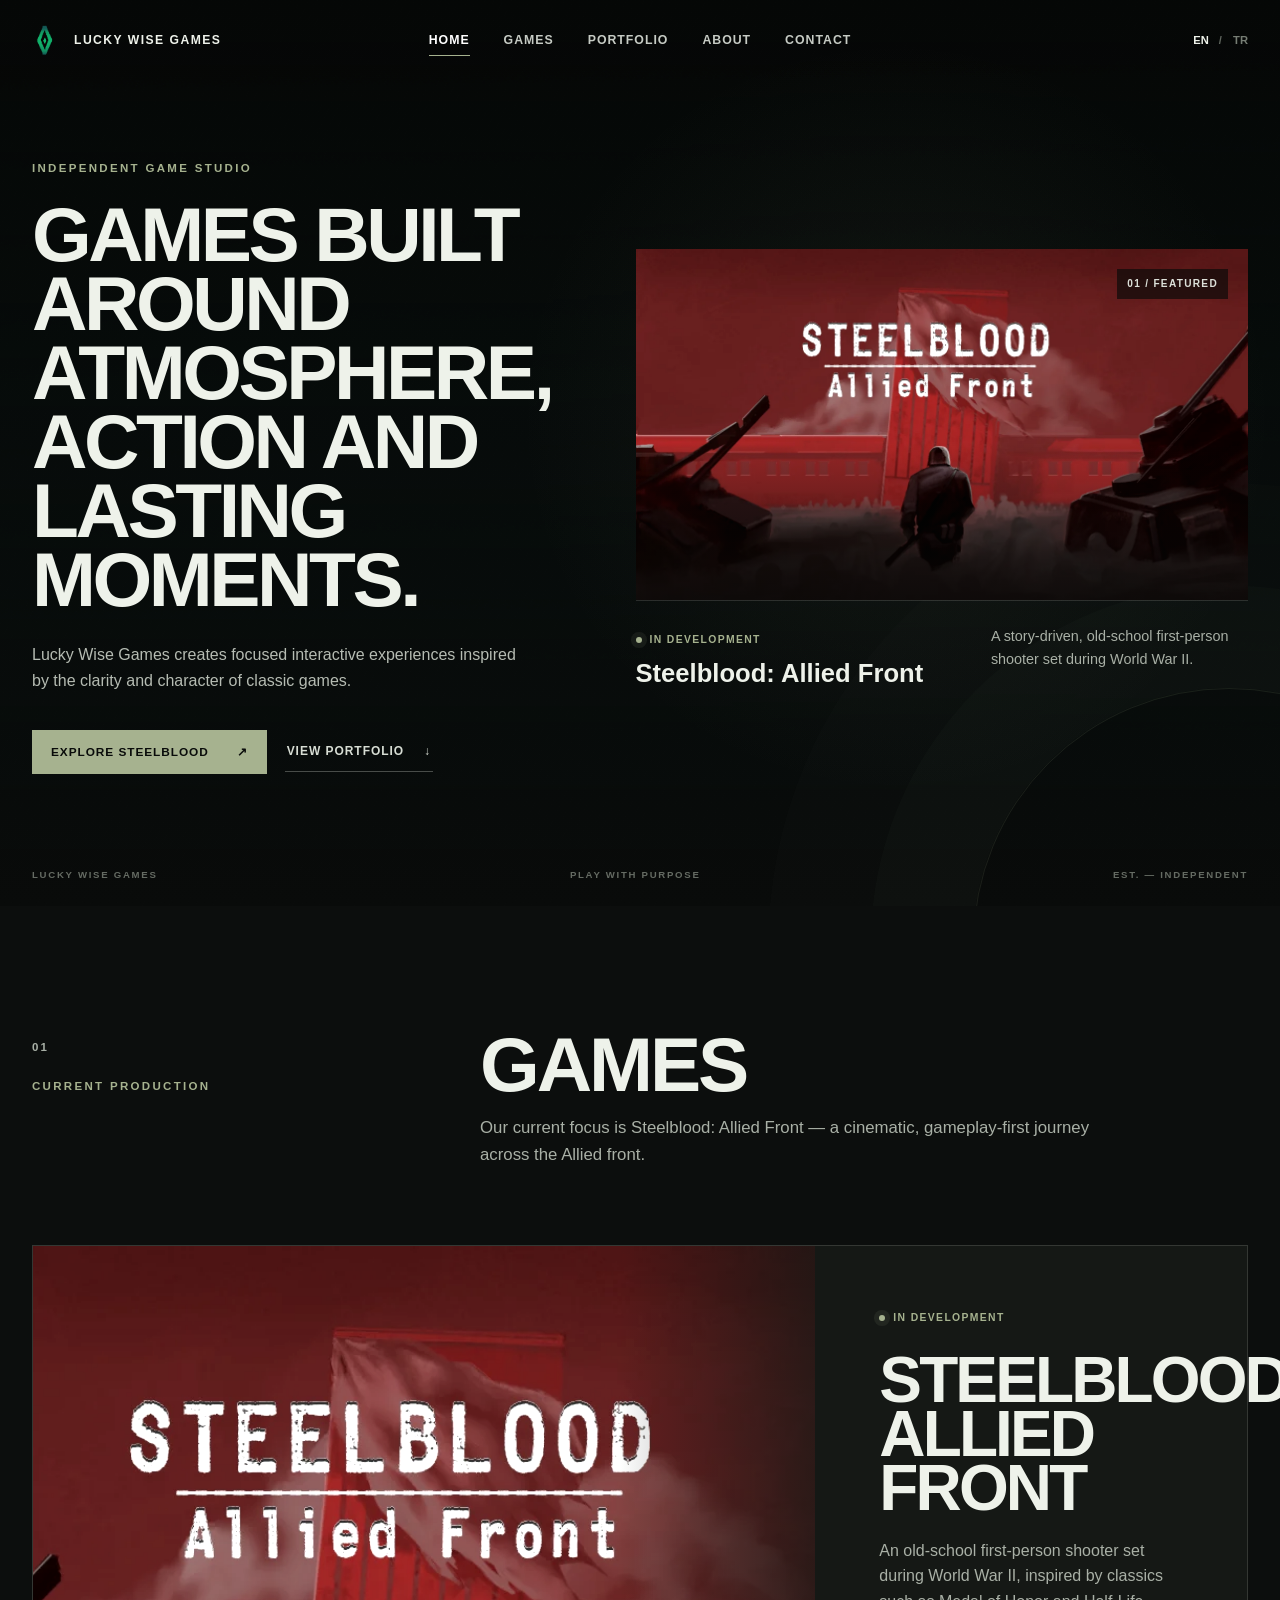
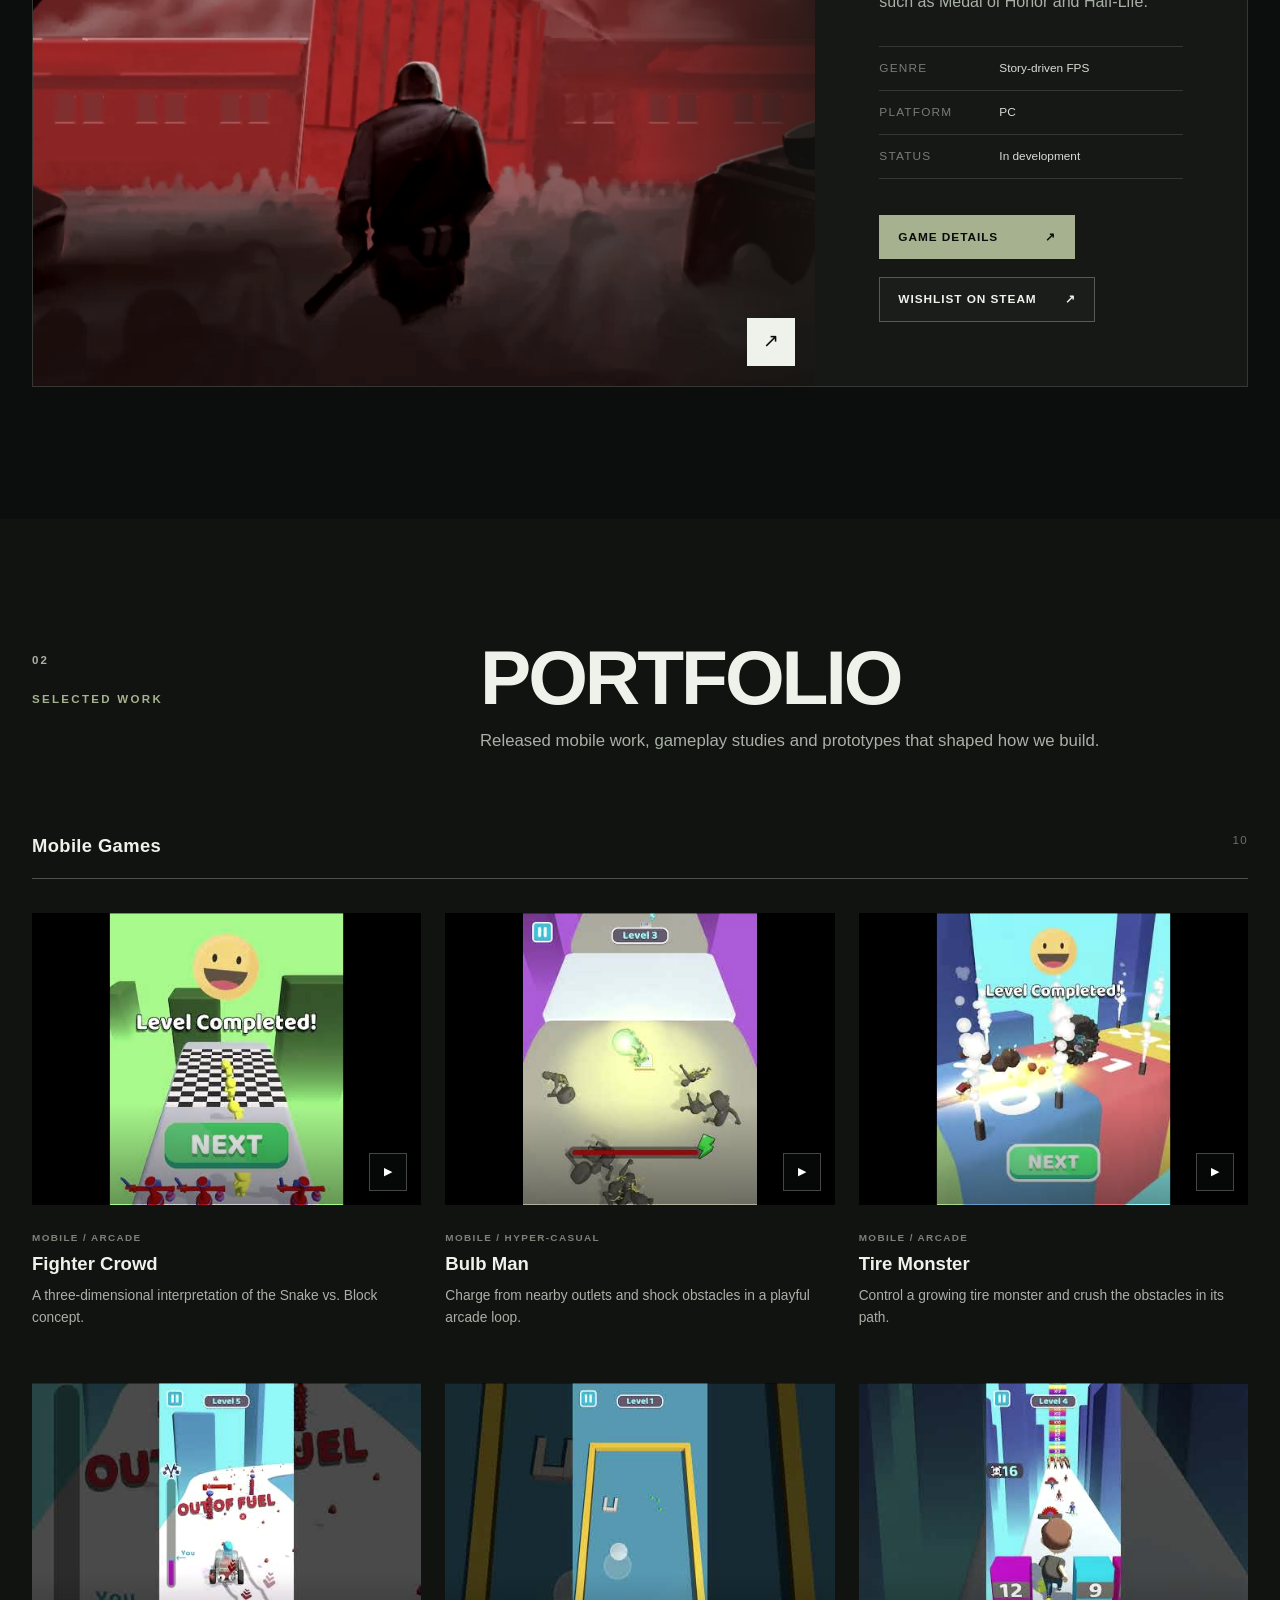
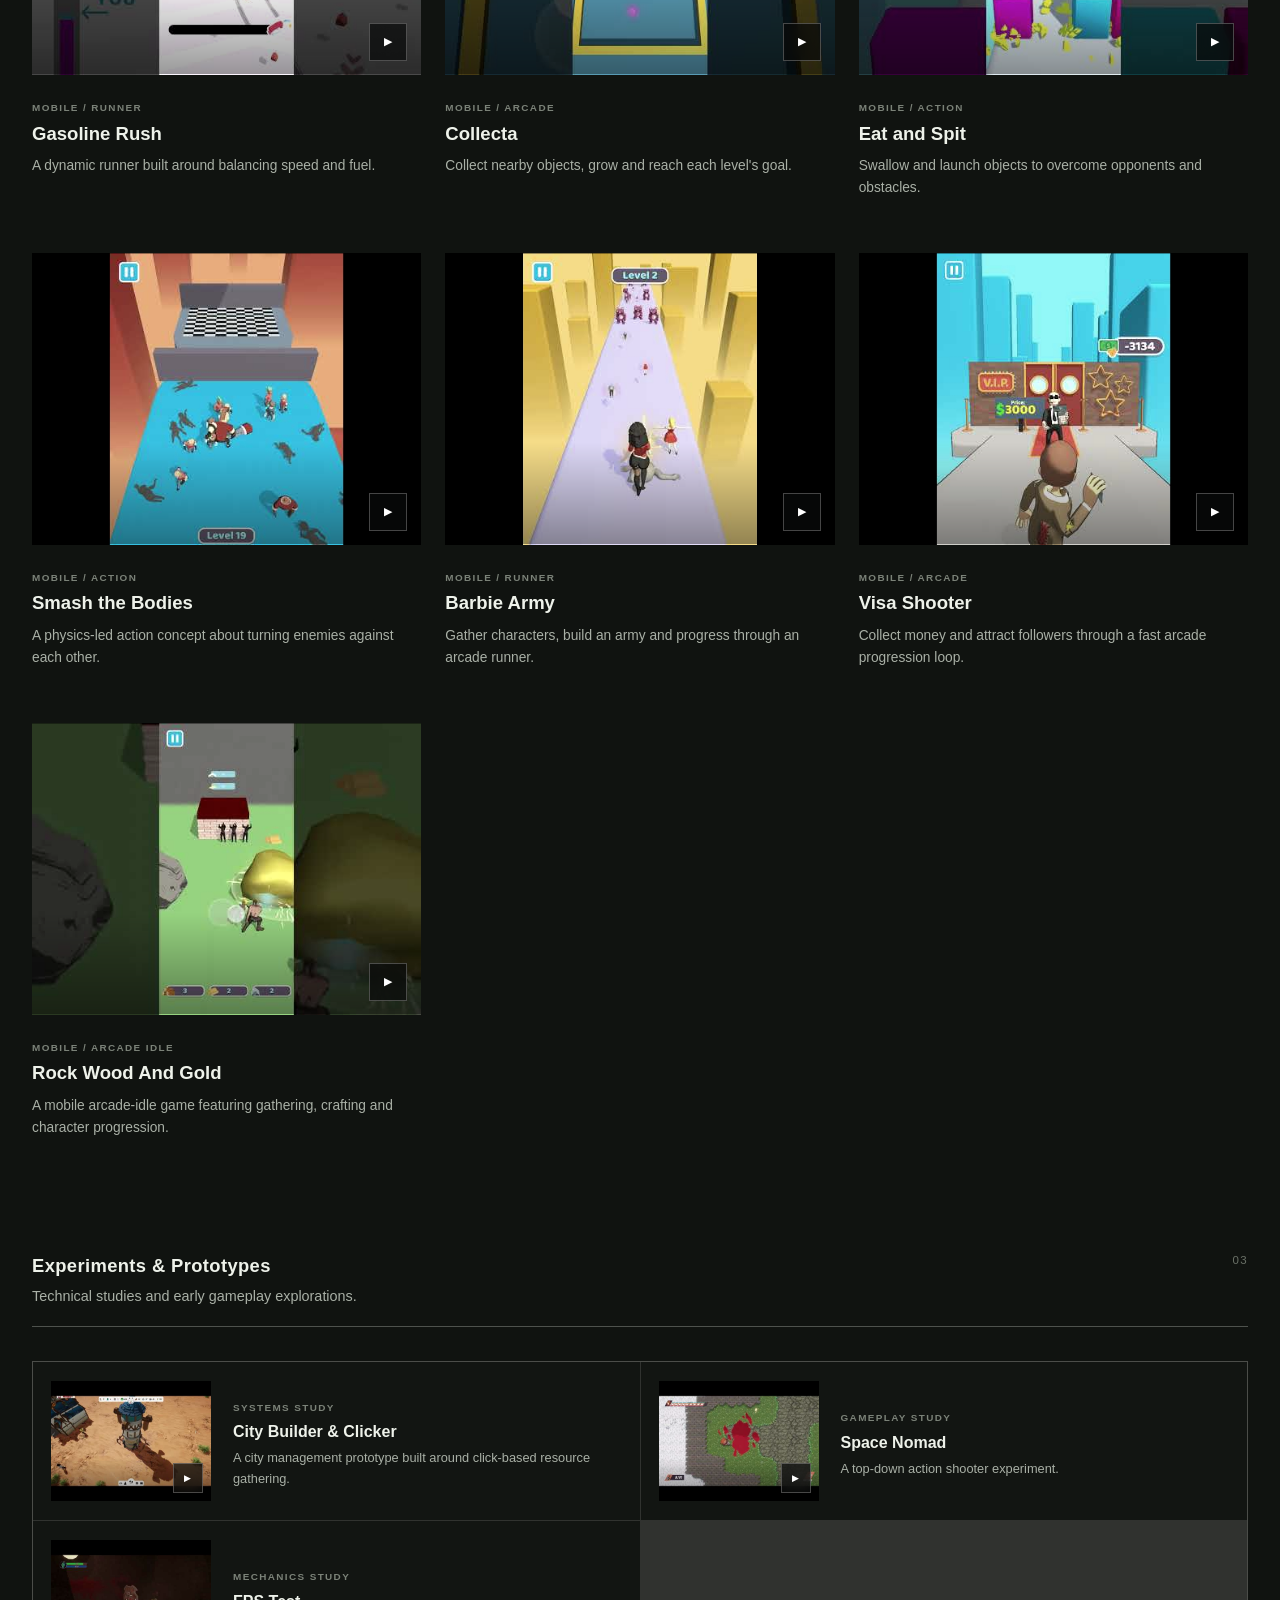
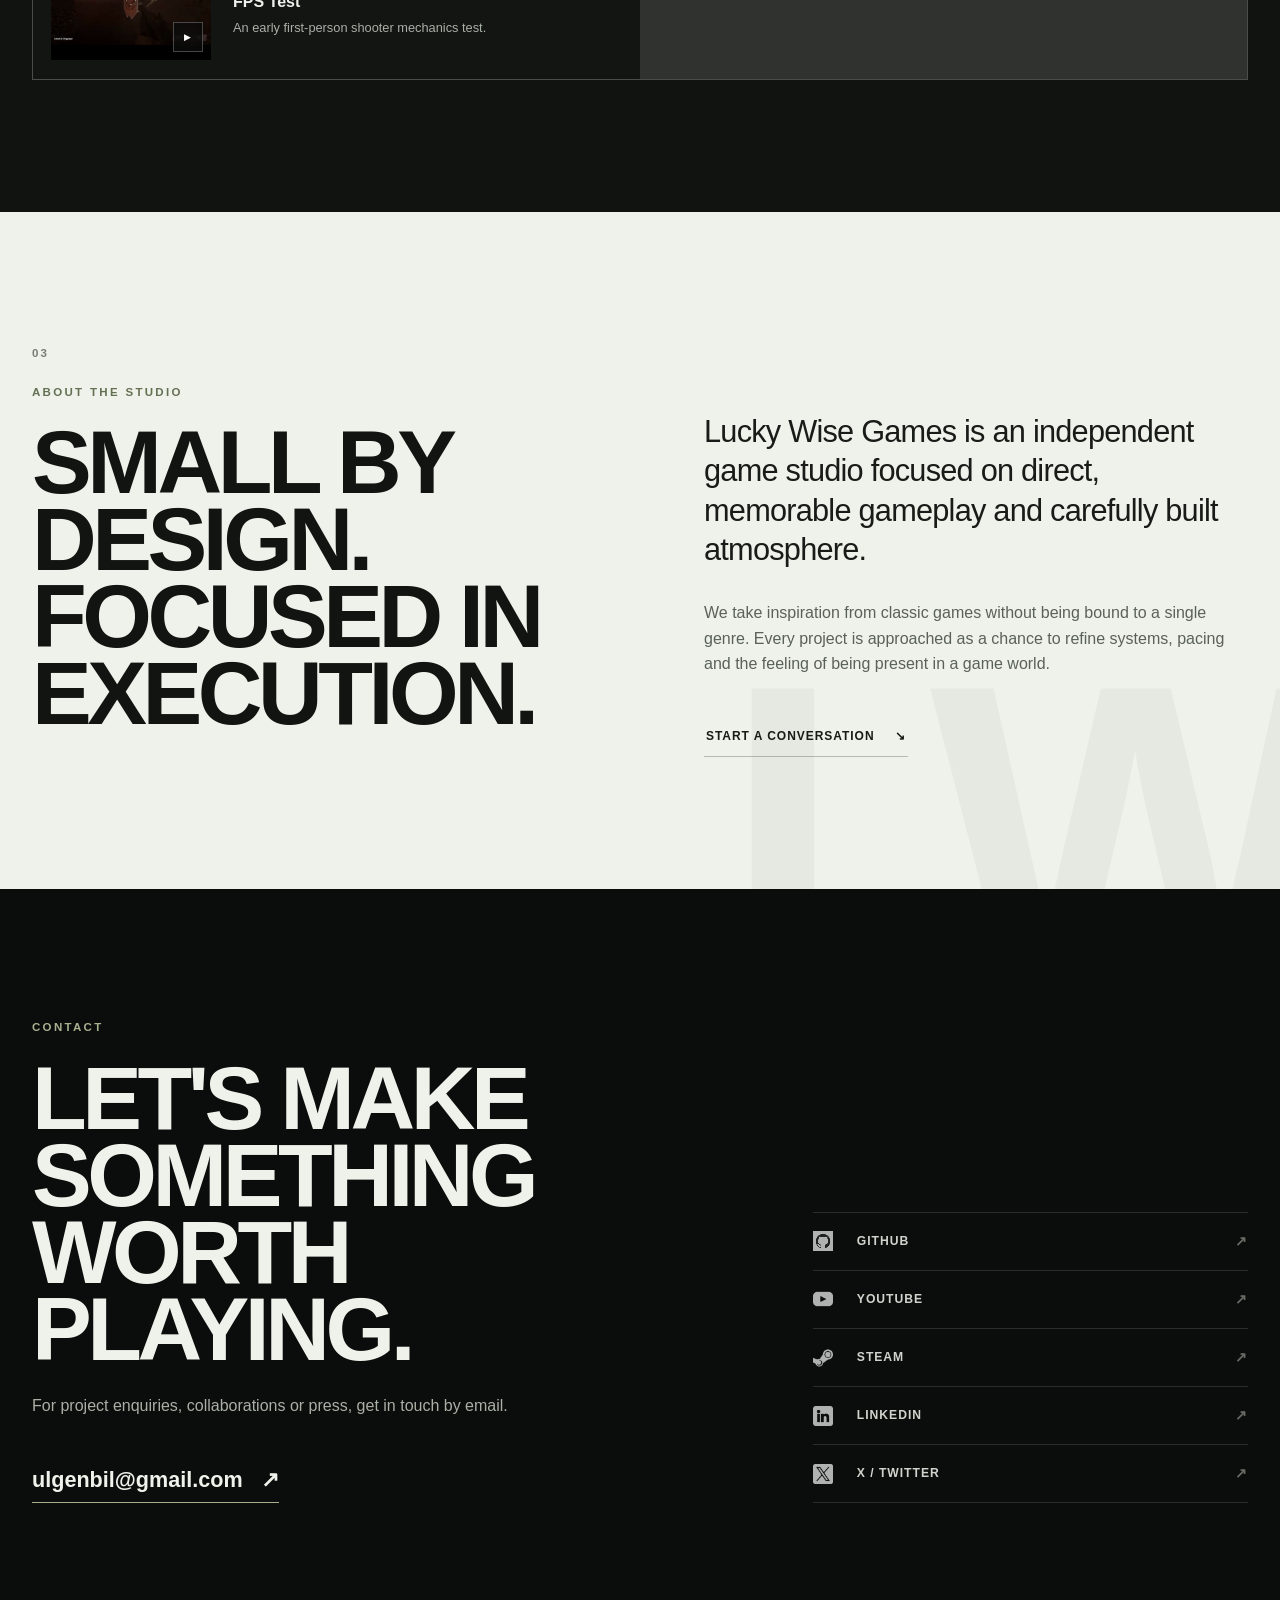
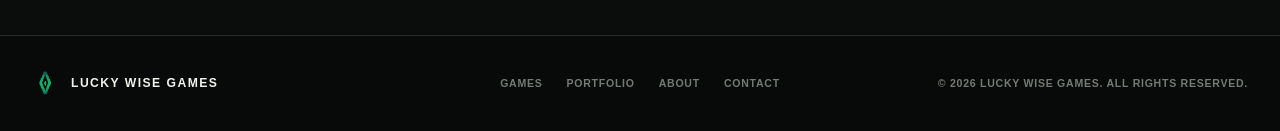
==== commit b34a9162: "Redesigned the Lucky Wise Games website with a modern, cinematic, responsive studio identity. Added " ====
--- a/index.html
+++ b/index.html
@@ -10,14 +10,14 @@
   <meta property="og:title" content="Lucky Wise Games — Independent Game Studio">
   <meta property="og:description" content="Home of Steelblood: Allied Front, an old-school story-driven FPS.">
   <meta property="og:url" content="https://luckywise.games/">
-  <meta property="og:image" content="https://luckywise.games/assets/images/projects/steelblood.jpg">
+  <meta property="og:image" content="https://luckywise.games/assets/images/projects/steelblood.png">
   <meta name="twitter:card" content="summary_large_image">
   <meta name="twitter:title" content="Lucky Wise Games — Independent Game Studio">
   <meta name="twitter:description" content="Home of Steelblood: Allied Front, an old-school story-driven FPS.">
-  <meta name="twitter:image" content="https://luckywise.games/assets/images/projects/steelblood.jpg">
+  <meta name="twitter:image" content="https://luckywise.games/assets/images/projects/steelblood.png">
   <title>Lucky Wise Games — Independent Game Studio</title>
   <link rel="icon" type="image/png" href="favicon.png">
-  <link rel="preload" href="assets/images/projects/steelblood.jpg" as="image">
+  <link rel="preload" href="assets/images/projects/steelblood-cover.webp" as="image" type="image/webp">
   <link rel="stylesheet" href="assets/css/site.css">
   <script src="assets/js/site.js" defer></script>
 </head>
@@ -61,7 +61,7 @@
         </div>
         <article class="hero-feature reveal reveal-delay">
           <a class="feature-media" href="games/steelblood/" aria-label="Explore Steelblood: Allied Front">
-            <img src="assets/images/projects/steelblood.jpg" width="480" height="360" alt="Steelblood: Allied Front key art" fetchpriority="high">
+            <img src="assets/images/projects/steelblood-cover.webp" width="1232" height="706" alt="Steelblood: Allied Front key art" fetchpriority="high">
             <span class="feature-index" aria-hidden="true">01 / Featured</span>
           </a>
           <div class="feature-caption">
@@ -80,7 +80,7 @@
           <div><h2 data-en="Games" data-tr="Oyunlar">Games</h2><p data-en="Our current focus is Steelblood: Allied Front — a cinematic, gameplay-first journey across the Allied front." data-tr="Şu anki odağımız, Müttefik cepheleri boyunca ilerleyen sinematik ve oynanış odaklı Steelblood: Allied Front.">Our current focus is Steelblood: Allied Front — a cinematic, gameplay-first journey across the Allied front.</p></div>
         </div>
         <article class="game-showcase reveal">
-          <a href="games/steelblood/" class="game-showcase-media"><img src="assets/images/projects/steelblood.jpg" width="480" height="360" alt="Steelblood: Allied Front" loading="lazy"><span class="media-arrow" aria-hidden="true">↗</span></a>
+          <a href="games/steelblood/" class="game-showcase-media"><img src="assets/images/projects/steelblood-cover.webp" width="1232" height="706" alt="Steelblood: Allied Front" loading="lazy"><span class="media-arrow" aria-hidden="true">↗</span></a>
           <div class="game-showcase-copy">
             <span class="status"><i aria-hidden="true"></i><span data-en="In development" data-tr="Geliştirme aşamasında">In development</span></span>
             <h3>Steelblood:<span>Allied Front</span></h3>
--- a/assets/css/site.css
+++ b/assets/css/site.css
@@ -209,7 +209,7 @@
 .text-link:hover { border-color: var(--accent); color: #fff; }
 
 .hero-feature { min-width: 0; }
-.feature-media { position: relative; display: block; height: min(48vw, 570px); min-height: 440px; overflow: hidden; background: #1a1917; text-decoration: none; }
+.feature-media { position: relative; display: block; aspect-ratio: 1232 / 706; overflow: hidden; background: #1a1917; text-decoration: none; }
 .feature-media::after { content: ""; position: absolute; inset: 0; background: linear-gradient(180deg, transparent 55%, rgba(5,6,5,.68)); }
 .feature-media img { width: 100%; height: 100%; object-fit: cover; filter: saturate(.72) contrast(1.09); transition: transform .9s var(--ease), filter .6s ease; }
 .feature-media:hover img { transform: scale(1.025); filter: saturate(.9) contrast(1.06); }
@@ -349,11 +349,13 @@
 .trailer-shell button:hover .trailer-play { background: var(--war-red); transform: translate(-50%,-50%) scale(1.06); }
 .trailer-shell iframe { width: 100%; height: 100%; border: 0; }
 .story-section { background: #11100e; }
-.story-grid { display: grid; grid-template-columns: 1.1fr .9fr; gap: clamp(70px, 10vw, 150px); align-items: start; }
-.story-route { margin: 0; padding: 0; list-style: none; border-top: 1px solid var(--line); }
-.story-route li { display: grid; grid-template-columns: 48px 1fr; align-items: center; padding: 22px 0; border-bottom: 1px solid var(--line); }
-.story-route span { color: #6e6d65; font-size: .65rem; letter-spacing: .1em; }
-.story-route strong { font-family: "Arial Narrow", Impact, sans-serif; font-size: 1.45rem; letter-spacing: .02em; text-transform: uppercase; }
+.story-grid { display: grid; grid-template-columns: 1.2fr .8fr; gap: clamp(60px, 8vw, 120px); align-items: center; }
+.story-visual { position: relative; margin: 0; overflow: hidden; background: #080807; aspect-ratio: 16 / 9; }
+.story-visual::after { content: ""; position: absolute; inset: 0; pointer-events: none; background: linear-gradient(180deg, transparent 62%, rgba(5,5,4,.72)); }
+.story-visual img { width: 100%; height: 100%; object-fit: cover; filter: saturate(.72) contrast(1.08); transition: transform .8s var(--ease), filter .4s ease; }
+.story-visual:hover img { transform: scale(1.02); filter: saturate(.88) contrast(1.05); }
+.story-visual figcaption { position: absolute; z-index: 1; right: 20px; bottom: 17px; left: 20px; display: flex; justify-content: space-between; gap: 20px; color: #dad8cf; font-size: .62rem; font-weight: 800; letter-spacing: .13em; text-transform: uppercase; }
+.story-visual figcaption span:first-child { color: #817f77; }
 .story-copy p { color: #aba9a0; font-size: 1.05rem; }
 .story-copy p:first-of-type { margin-top: 32px; color: #dcdbd2; font-size: 1.4rem; line-height: 1.45; }
 .features-section { background: #d7d4c8; color: #151510; }
@@ -366,8 +368,9 @@
 .gallery-section { background: #0b0b09; }
 .gallery-heading { display: flex; justify-content: space-between; align-items: end; margin-bottom: 42px; }
 .gallery-heading p { max-width: 440px; margin: 0; color: #77766f; font-size: .82rem; text-align: right; }
-.steel-gallery { display: grid; grid-template-columns: 1.35fr 1fr 1fr; gap: 14px; }
+.steel-gallery { display: grid; grid-template-columns: repeat(2, minmax(0, 1fr)); gap: 14px; }
 .steel-gallery figure { position: relative; min-width: 0; margin: 0; overflow: hidden; background: #171511; aspect-ratio: 16 / 9; }
+.steel-gallery figure:first-child { grid-column: 1 / -1; }
 .steel-gallery img { width: 100%; height: 100%; object-fit: cover; filter: saturate(.68) contrast(1.16); transition: transform .7s var(--ease), filter .4s ease; }
 .steel-gallery figure:hover img { transform: scale(1.025); filter: saturate(.9) contrast(1.08); }
 .steel-cta { padding: 100px 0; background: #8f3a33; color: #fff; }
@@ -383,7 +386,7 @@
   .site-nav { gap: 22px; margin-right: 30px; }
   .hero-grid { grid-template-columns: .85fr 1.15fr; gap: 44px; }
   .hero-copy h1 { font-size: clamp(3.4rem, 6.4vw, 5.8rem); }
-  .feature-media { min-height: 390px; }
+  .feature-media { min-height: 0; }
   .project-grid { grid-template-columns: repeat(2, 1fr); }
   .game-showcase { grid-template-columns: 1.15fr .85fr; }
   .game-showcase-copy { padding: 38px; }
@@ -412,7 +415,7 @@
   .hero-copy { max-width: 720px; }
   .hero-copy h1 { font-size: clamp(4.2rem, 12vw, 7rem); }
   .hero-feature { max-width: 720px; }
-  .feature-media { height: min(78vw, 540px); }
+  .feature-media { height: auto; min-height: 0; }
   .hero-foot { display: none; }
   .section-heading { grid-template-columns: 1fr; gap: 36px; margin-bottom: 54px; }
   .section-heading h2 { margin-top: 0; }
@@ -441,7 +444,7 @@
   .button-row { align-items: stretch; }
   .button { width: 100%; }
   .text-link { width: fit-content; }
-  .feature-media { min-height: 350px; height: 104vw; }
+  .feature-media { height: auto; min-height: 0; }
   .feature-caption { grid-template-columns: 1fr; gap: 12px; }
   .section-heading h2 { font-size: 4rem; }
   .project-grid { grid-template-columns: minmax(0, 1fr); gap: 44px; }
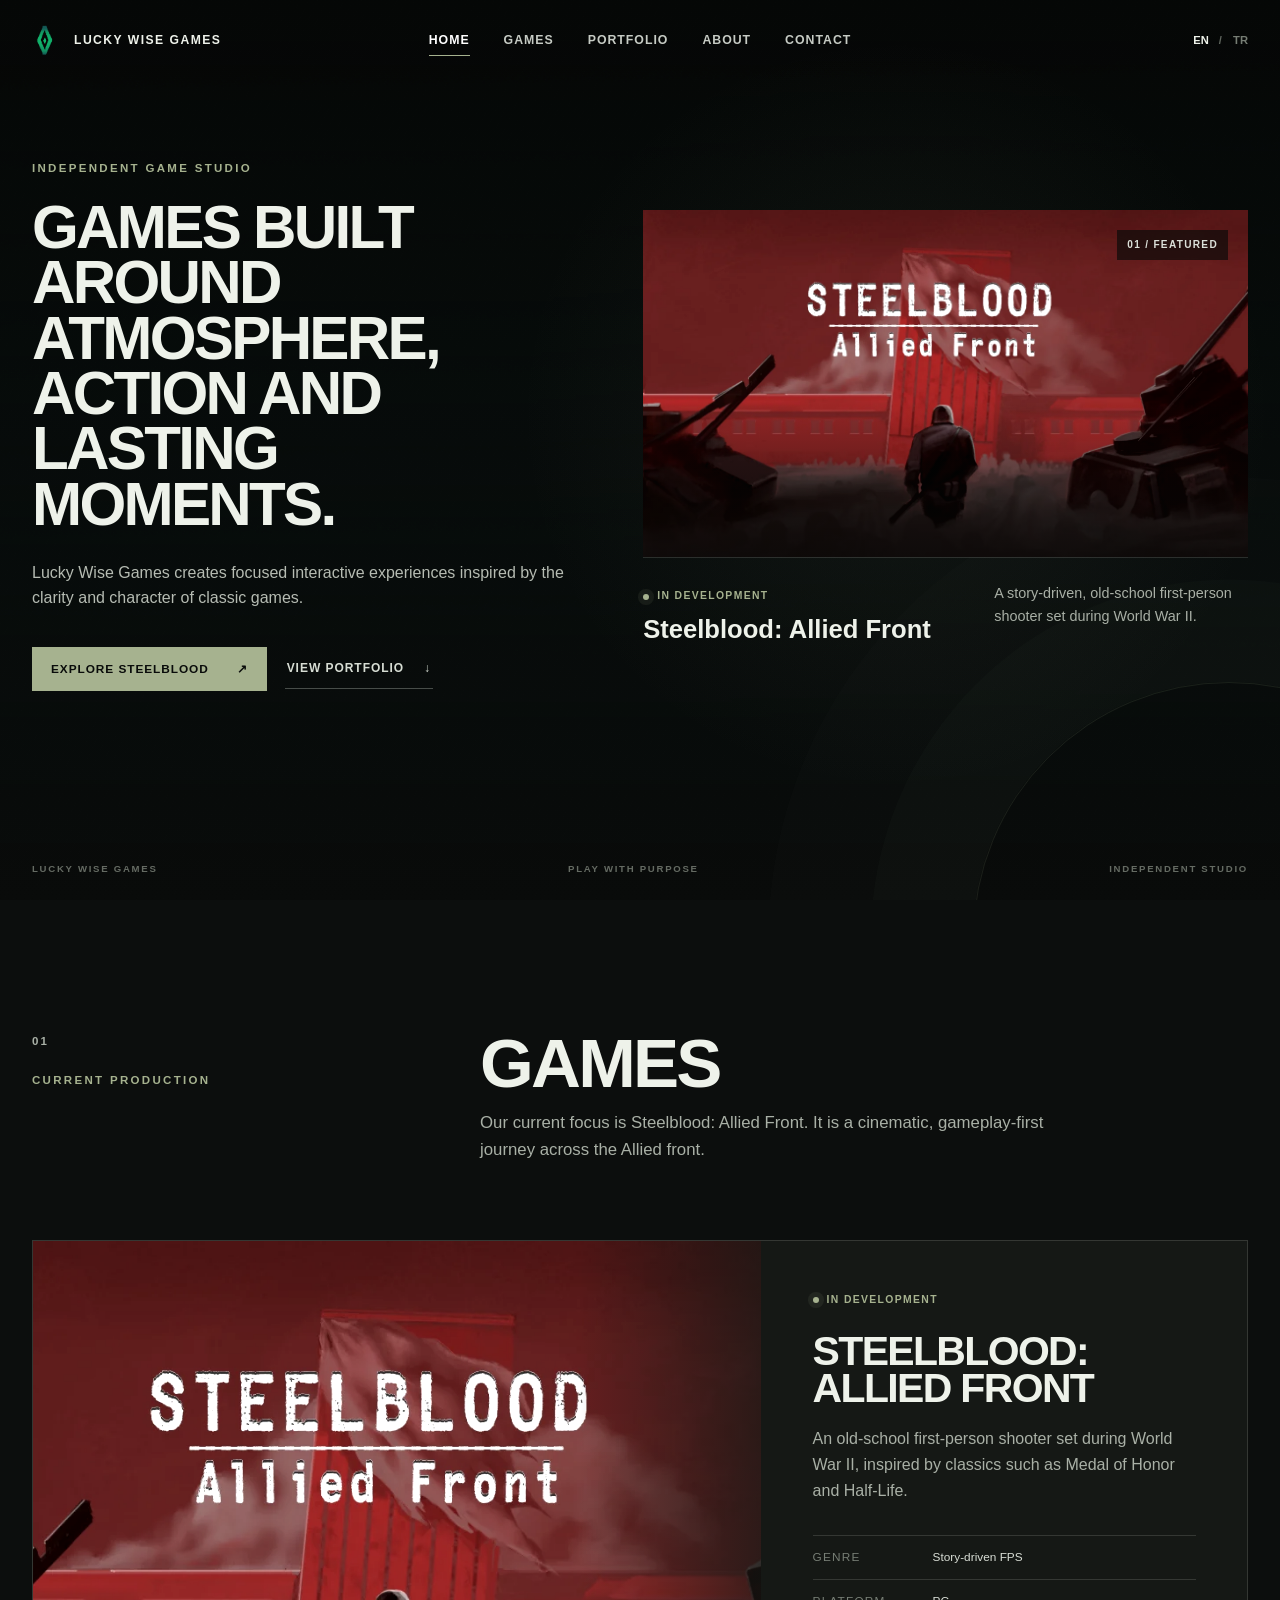
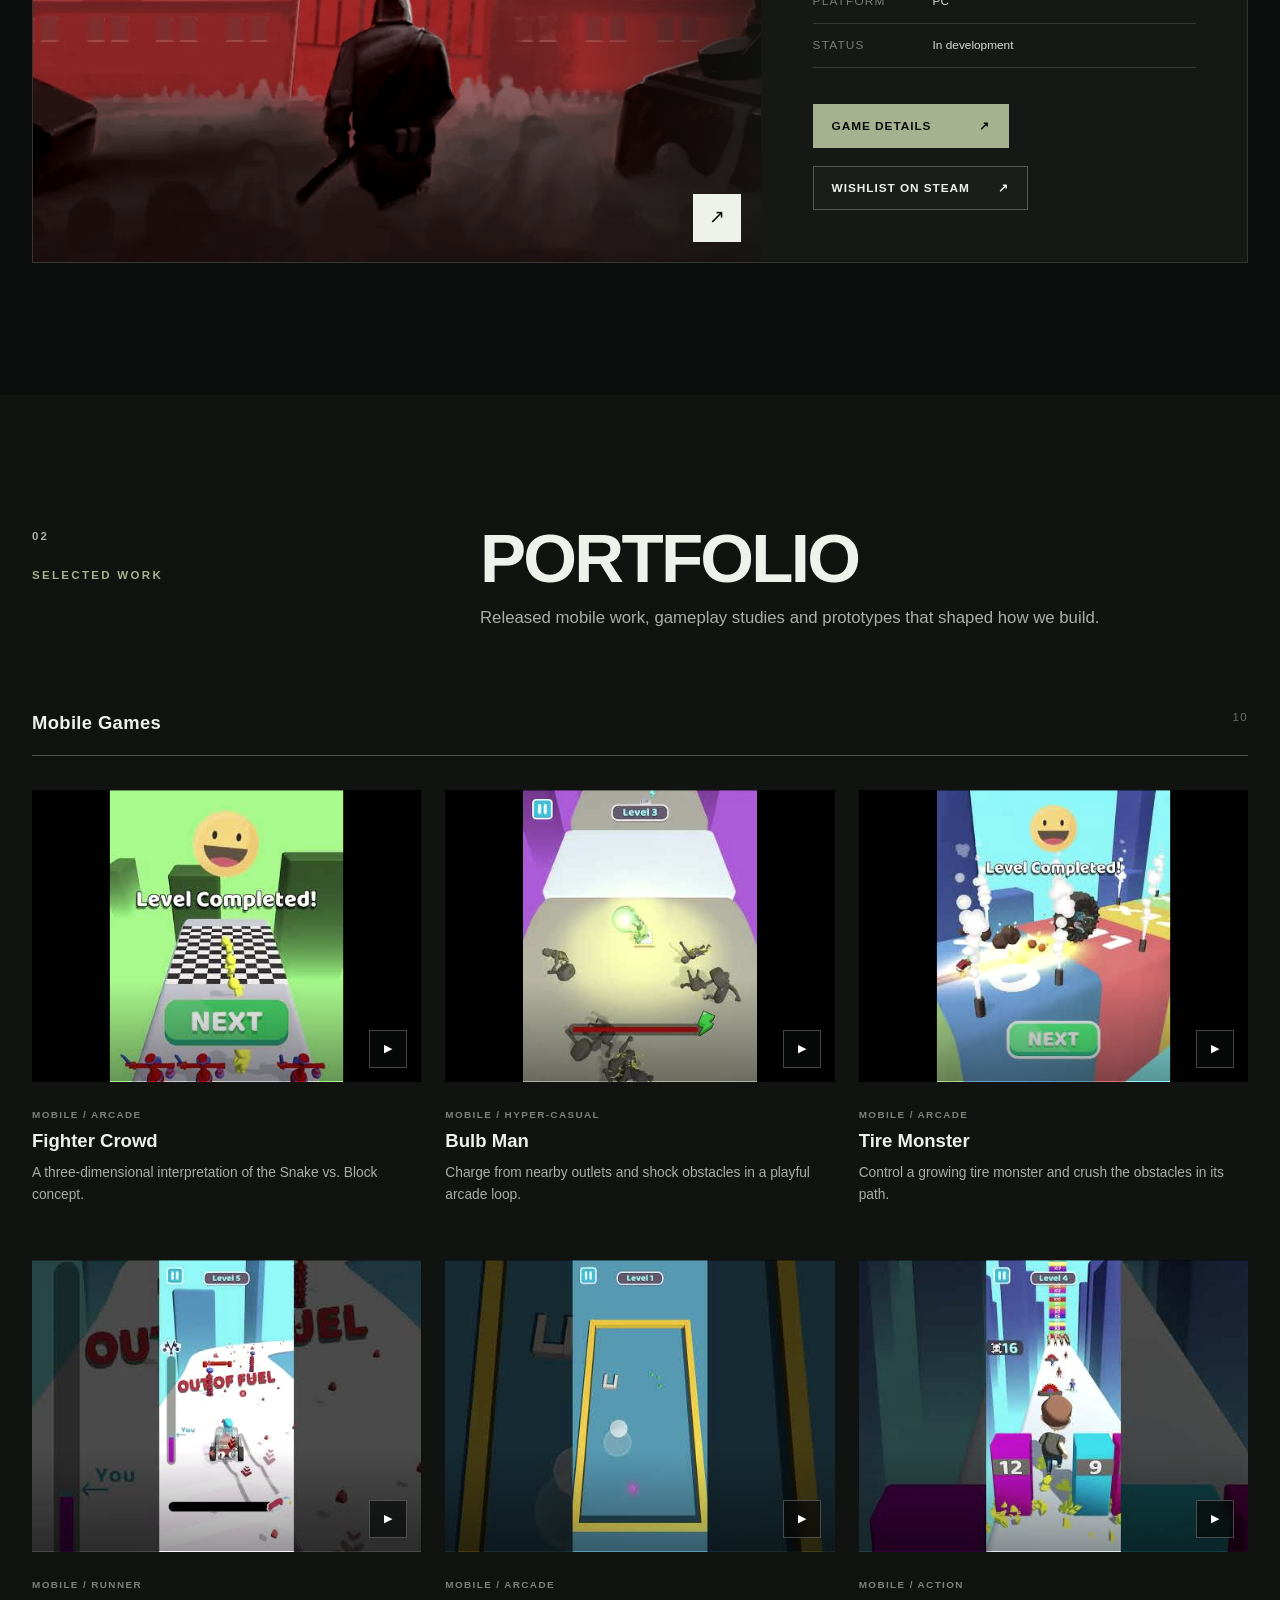
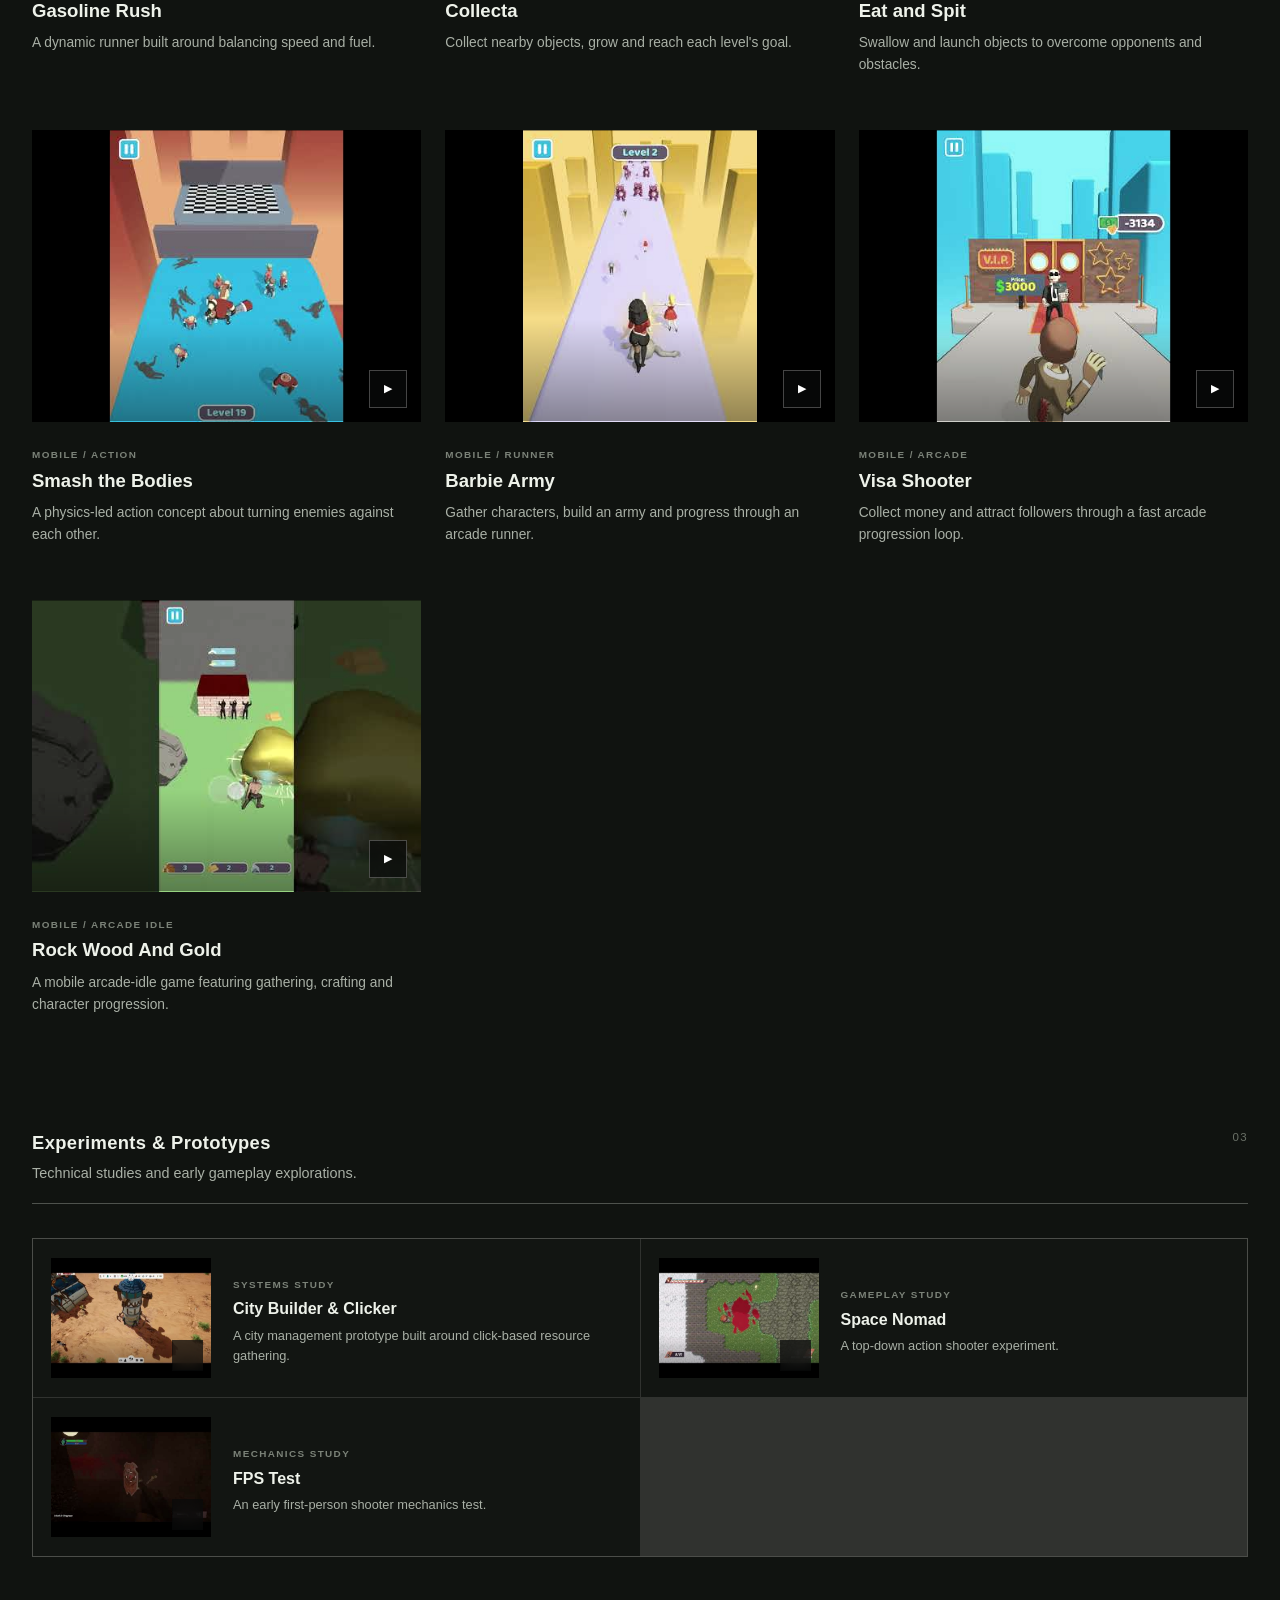
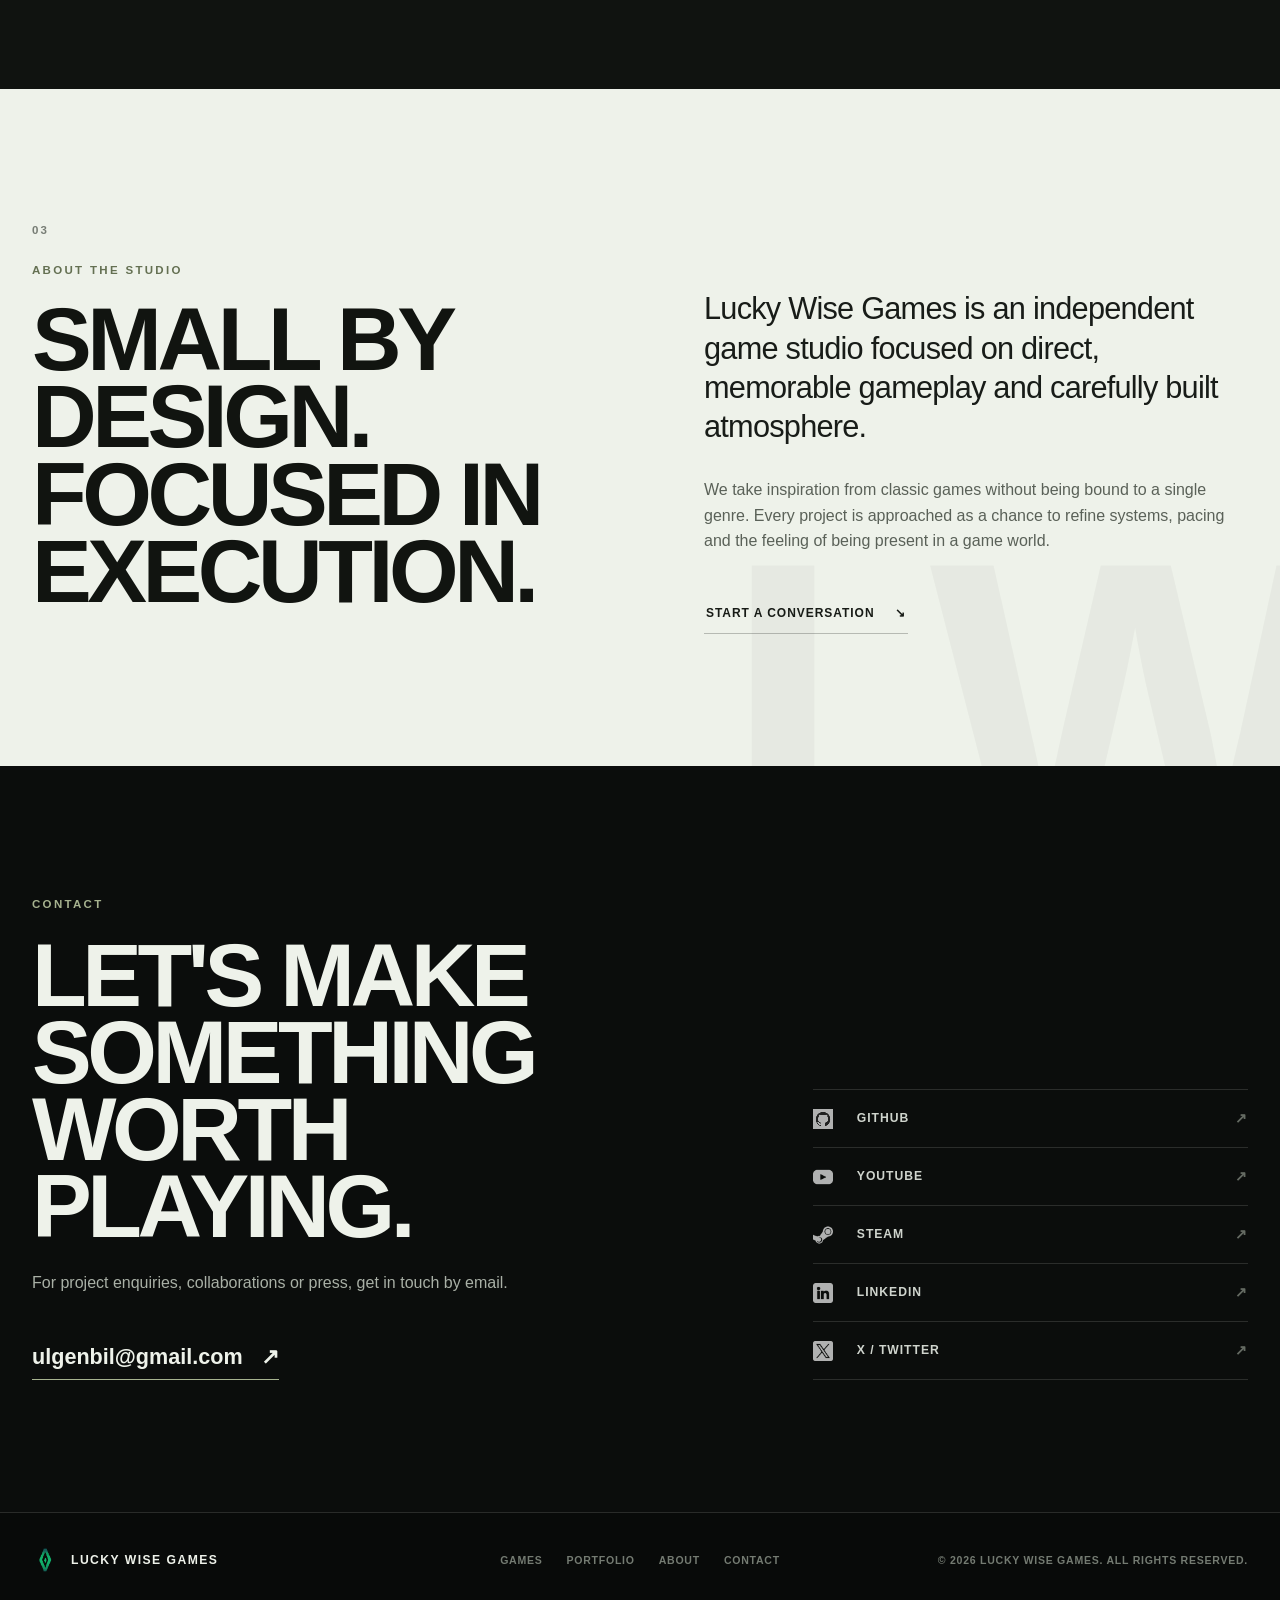
==== commit 5659a605: "- Fixed shifted and overflowing headings on the Home and Games sections - Improved responsive typogr" ====
--- a/index.html
+++ b/index.html
@@ -7,15 +7,15 @@
   <meta name="description" content="Lucky Wise Games is an independent game studio developing Steelblood: Allied Front and gameplay-focused interactive experiences.">
   <meta property="og:type" content="website">
   <meta property="og:site_name" content="Lucky Wise Games">
-  <meta property="og:title" content="Lucky Wise Games — Independent Game Studio">
+  <meta property="og:title" content="Lucky Wise Games | Independent Game Studio">
   <meta property="og:description" content="Home of Steelblood: Allied Front, an old-school story-driven FPS.">
   <meta property="og:url" content="https://luckywise.games/">
   <meta property="og:image" content="https://luckywise.games/assets/images/projects/steelblood.png">
   <meta name="twitter:card" content="summary_large_image">
-  <meta name="twitter:title" content="Lucky Wise Games — Independent Game Studio">
+  <meta name="twitter:title" content="Lucky Wise Games | Independent Game Studio">
   <meta name="twitter:description" content="Home of Steelblood: Allied Front, an old-school story-driven FPS.">
   <meta name="twitter:image" content="https://luckywise.games/assets/images/projects/steelblood.png">
-  <title>Lucky Wise Games — Independent Game Studio</title>
+  <title>Lucky Wise Games | Independent Game Studio</title>
   <link rel="icon" type="image/png" href="favicon.png">
   <link rel="preload" href="assets/images/projects/steelblood-cover.webp" as="image" type="image/webp">
   <link rel="stylesheet" href="assets/css/site.css">
@@ -70,14 +70,14 @@
           </div>
         </article>
       </div>
-      <div class="container hero-foot"><span>LUCKY WISE GAMES</span><span data-en="PLAY WITH PURPOSE" data-tr="AMAÇLA OYNA">PLAY WITH PURPOSE</span><span aria-hidden="true">EST. — INDEPENDENT</span></div>
+      <div class="container hero-foot"><span>LUCKY WISE GAMES</span><span data-en="PLAY WITH PURPOSE" data-tr="AMAÇLA OYNA">PLAY WITH PURPOSE</span><span aria-hidden="true">INDEPENDENT STUDIO</span></div>
     </section>
 
     <section class="section-pad games-section" id="games" data-section>
       <div class="container">
         <div class="section-heading reveal">
           <div><span class="section-number">01</span><div class="eyebrow" data-en="Current production" data-tr="Güncel yapım">Current production</div></div>
-          <div><h2 data-en="Games" data-tr="Oyunlar">Games</h2><p data-en="Our current focus is Steelblood: Allied Front — a cinematic, gameplay-first journey across the Allied front." data-tr="Şu anki odağımız, Müttefik cepheleri boyunca ilerleyen sinematik ve oynanış odaklı Steelblood: Allied Front.">Our current focus is Steelblood: Allied Front — a cinematic, gameplay-first journey across the Allied front.</p></div>
+          <div><h2 data-en="Games" data-tr="Oyunlar">Games</h2><p data-en="Our current focus is Steelblood: Allied Front. It is a cinematic, gameplay-first journey across the Allied front." data-tr="Şu anki odağımız Steelblood: Allied Front. Oyun, Müttefik cephesi boyunca ilerleyen sinematik ve oynanış odaklı bir yolculuk sunuyor.">Our current focus is Steelblood: Allied Front. It is a cinematic, gameplay-first journey across the Allied front.</p></div>
         </div>
         <article class="game-showcase reveal">
           <a href="games/steelblood/" class="game-showcase-media"><img src="assets/images/projects/steelblood-cover.webp" width="1232" height="706" alt="Steelblood: Allied Front" loading="lazy"><span class="media-arrow" aria-hidden="true">↗</span></a>
--- a/assets/css/site.css
+++ b/assets/css/site.css
@@ -1,4 +1,4 @@
-/* Lucky Wise Games — shared studio and game-page styles */
+/* Lucky Wise Games shared studio and game-page styles */
 :root {
   --ink: #090b0a;
   --ink-soft: #0f1210;
@@ -169,16 +169,17 @@
   opacity: .14;
   background-image: repeating-linear-gradient(115deg, transparent 0, transparent 7px, rgba(255,255,255,.018) 8px);
 }
-.hero-grid { position: relative; z-index: 1; display: grid; grid-template-columns: minmax(0, .9fr) minmax(420px, 1.1fr); gap: clamp(48px, 8vw, 118px); align-items: center; }
+.hero-grid { position: relative; z-index: 1; display: grid; grid-template-columns: minmax(0, .95fr) minmax(460px, 1.05fr); gap: clamp(42px, 5vw, 72px); align-items: center; }
 .hero-copy h1 {
-  max-width: 680px;
+  max-width: 580px;
   margin: 24px 0 28px;
   font-family: "Arial Narrow", Impact, sans-serif;
-  font-size: clamp(3.8rem, 6vw, 7rem);
+  font-size: clamp(3.65rem, 4.7vw, 5.75rem);
   font-stretch: condensed;
   font-weight: 700;
   letter-spacing: -.045em;
-  line-height: .9;
+  line-height: .92;
+  text-wrap: balance;
   text-transform: uppercase;
 }
 .hero-intro { max-width: 590px; margin: 0 0 36px; color: #b6bcb3; font-size: clamp(1rem, 1.25vw, 1.18rem); }
@@ -222,18 +223,18 @@
 .hero-foot { position: absolute; z-index: 1; right: 0; bottom: 24px; left: 0; display: flex; justify-content: space-between; color: #656b63; font-size: .6rem; font-weight: 800; letter-spacing: .18em; }
 
 .section-heading { display: grid; grid-template-columns: 1fr 2fr; gap: 64px; align-items: start; margin-bottom: 76px; }
-.section-heading h2 { margin: -8px 0 16px; font-family: "Arial Narrow", Impact, sans-serif; font-size: clamp(3.5rem, 6vw, 6.5rem); letter-spacing: -.04em; line-height: .9; text-transform: uppercase; }
+.section-heading h2 { margin: 0 0 16px; font-family: "Arial Narrow", Impact, sans-serif; font-size: clamp(3.5rem, 5.4vw, 5.8rem); letter-spacing: -.04em; line-height: .9; text-transform: uppercase; }
 .section-heading p { max-width: 620px; margin: 0; color: var(--muted); font-size: 1.05rem; }
 .games-section { background: #0c0e0d; }
-.game-showcase { display: grid; grid-template-columns: minmax(0, 1.45fr) minmax(360px, .8fr); min-height: 610px; border: 1px solid var(--line); background: var(--surface); }
-.game-showcase-media { position: relative; min-height: 520px; overflow: hidden; }
+.game-showcase { display: grid; grid-template-columns: minmax(0, 1.2fr) minmax(390px, .8fr); border: 1px solid var(--line); background: var(--surface); }
+.game-showcase-media { position: relative; min-height: 0; overflow: hidden; }
 .game-showcase-media::after { content: ""; position: absolute; inset: 0; background: linear-gradient(90deg, transparent 75%, rgba(21,24,21,.7)); }
 .game-showcase-media img { width: 100%; height: 100%; object-fit: cover; filter: saturate(.64) contrast(1.13); transition: transform .9s var(--ease), filter .6s ease; }
 .game-showcase-media:hover img { transform: scale(1.03); filter: saturate(.86) contrast(1.08); }
 .media-arrow { position: absolute; z-index: 1; right: 20px; bottom: 20px; display: grid; width: 48px; height: 48px; place-items: center; background: var(--paper); color: var(--ink); font-size: 1.2rem; transition: transform .25s var(--ease); }
 .game-showcase-media:hover .media-arrow { transform: translate(3px, -3px); }
-.game-showcase-copy { display: flex; flex-direction: column; justify-content: center; padding: clamp(36px, 5vw, 72px); }
-.game-showcase-copy h3 { margin: 28px 0 22px; font-family: "Arial Narrow", Impact, sans-serif; font-size: clamp(3.4rem, 5vw, 5.8rem); letter-spacing: -.045em; line-height: .84; text-transform: uppercase; }
+.game-showcase-copy { display: flex; min-width: 0; flex-direction: column; justify-content: center; padding: clamp(32px, 4vw, 56px); }
+.game-showcase-copy h3 { max-width: 100%; margin: 24px 0 20px; font-family: "Arial Narrow", Impact, sans-serif; font-size: clamp(2.45rem, 3.2vw, 3.9rem); letter-spacing: -.04em; line-height: .9; text-transform: uppercase; }
 .game-showcase-copy h3 span { display: block; }
 .game-showcase-copy > p { margin: 0 0 32px; color: var(--muted); }
 .game-meta { margin: 0 0 36px; border-top: 1px solid var(--line); }
@@ -384,11 +385,11 @@
 @media (max-width: 1080px) {
   .header-inner { grid-template-columns: 1fr auto auto; }
   .site-nav { gap: 22px; margin-right: 30px; }
-  .hero-grid { grid-template-columns: .85fr 1.15fr; gap: 44px; }
-  .hero-copy h1 { font-size: clamp(3.4rem, 6.4vw, 5.8rem); }
+  .hero-grid { grid-template-columns: minmax(0, .95fr) minmax(420px, 1.05fr); gap: 36px; }
+  .hero-copy h1 { font-size: clamp(3.35rem, 5.2vw, 4.6rem); }
   .feature-media { min-height: 0; }
   .project-grid { grid-template-columns: repeat(2, 1fr); }
-  .game-showcase { grid-template-columns: 1.15fr .85fr; }
+  .game-showcase { grid-template-columns: minmax(0, 1.1fr) minmax(360px, .9fr); }
   .game-showcase-copy { padding: 38px; }
   .feature-list { grid-template-columns: repeat(2, 1fr); }
 }
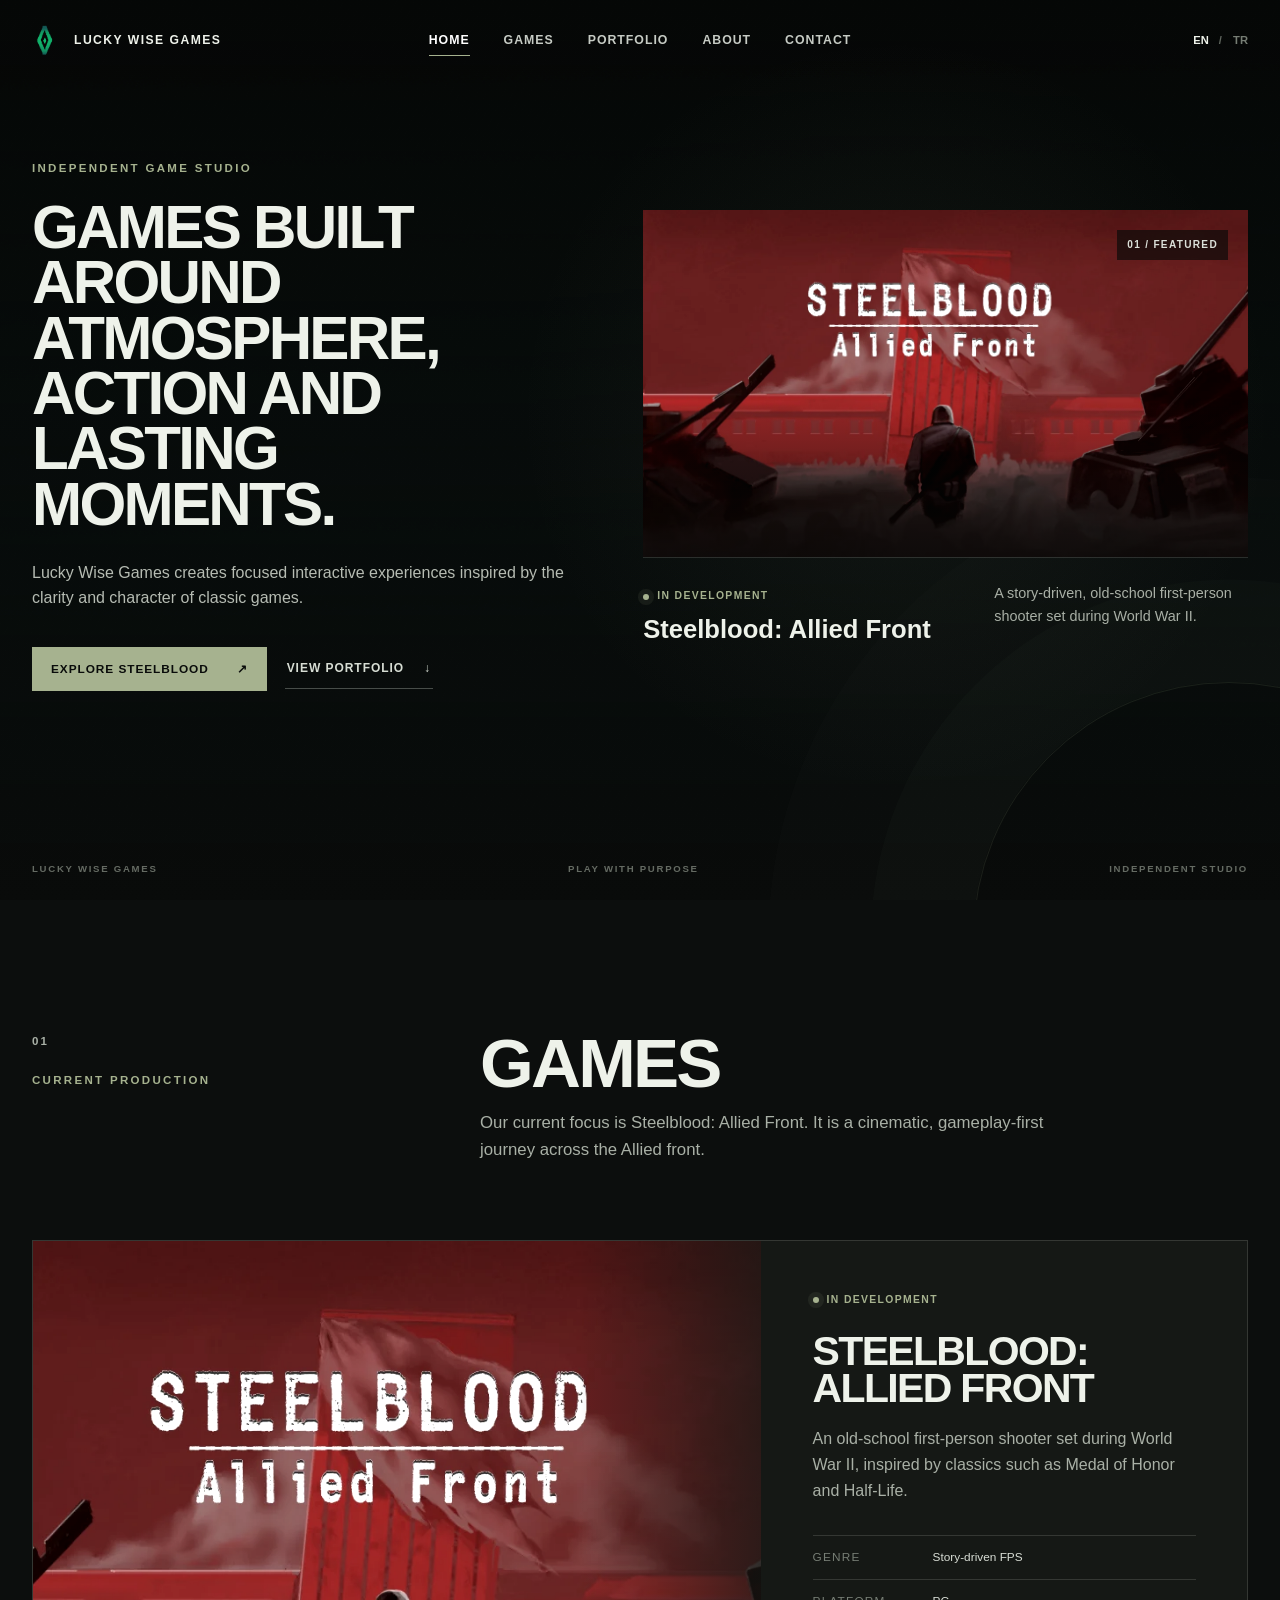
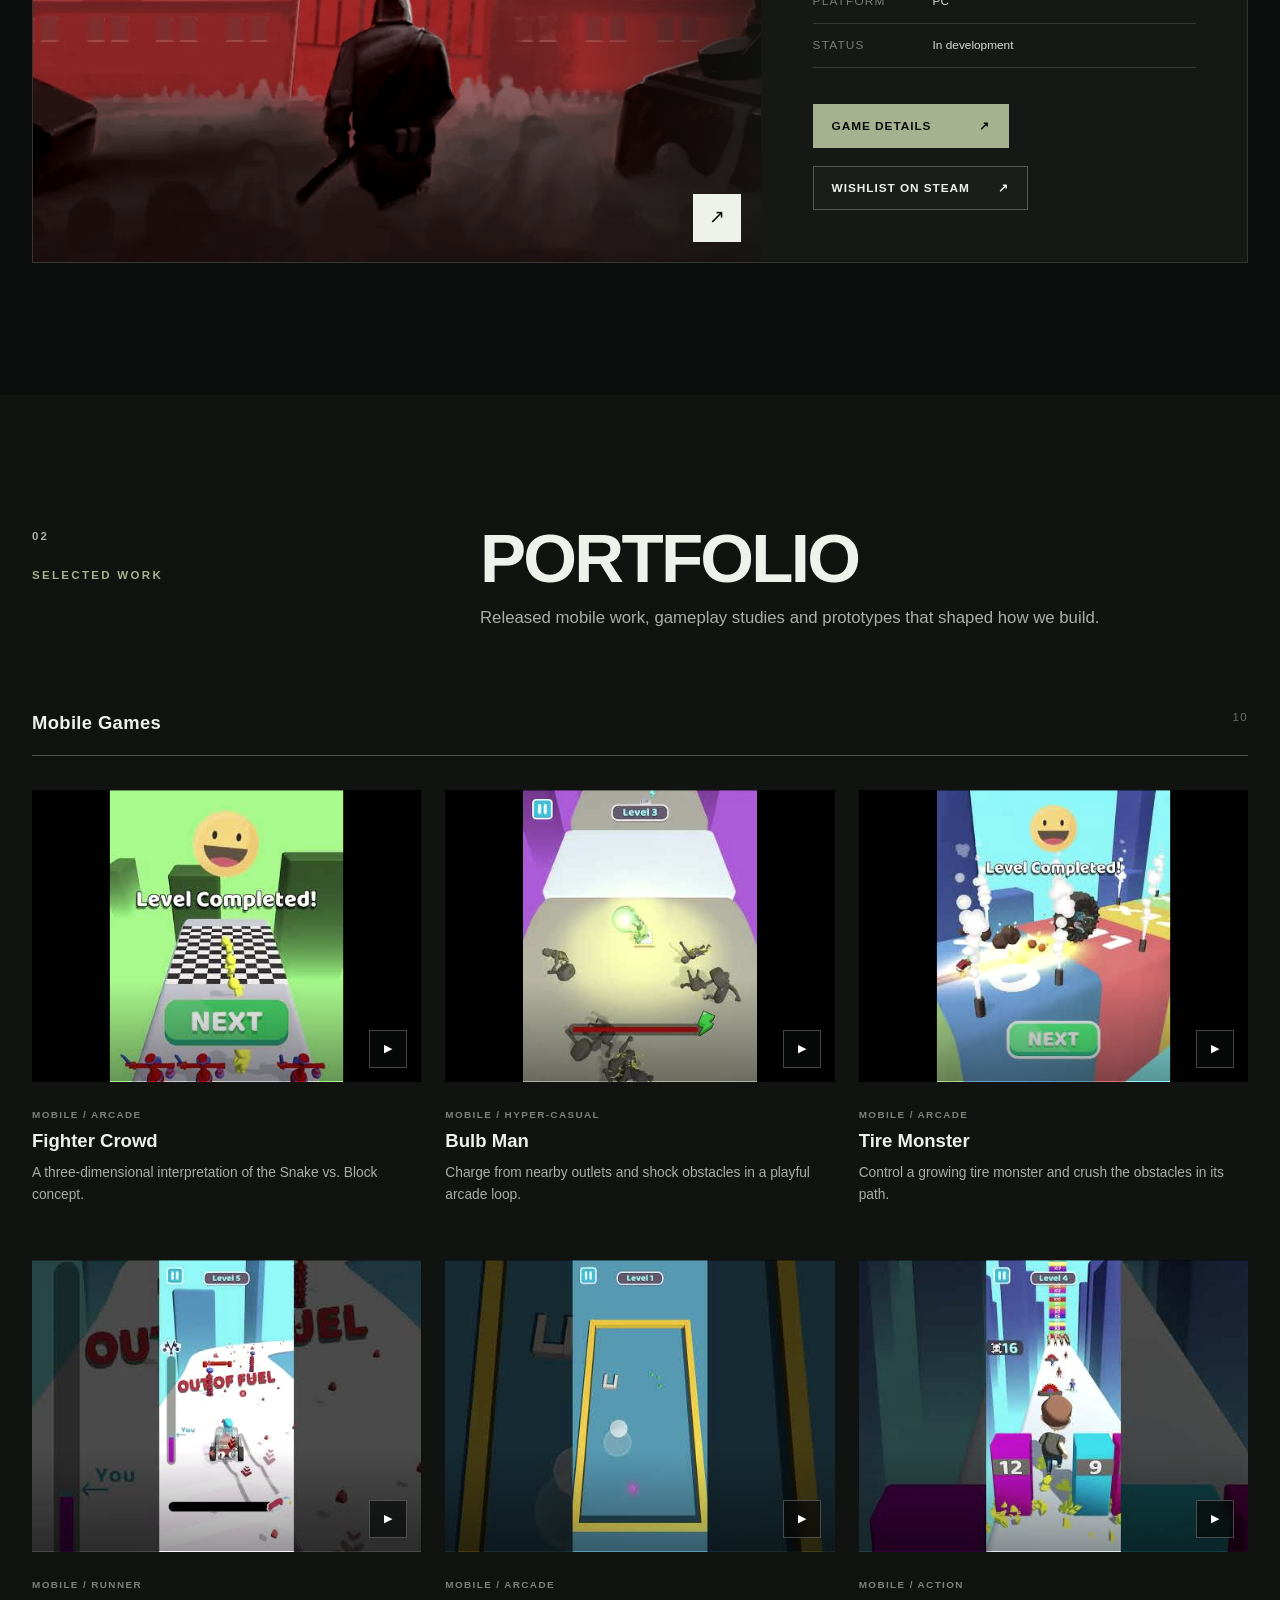
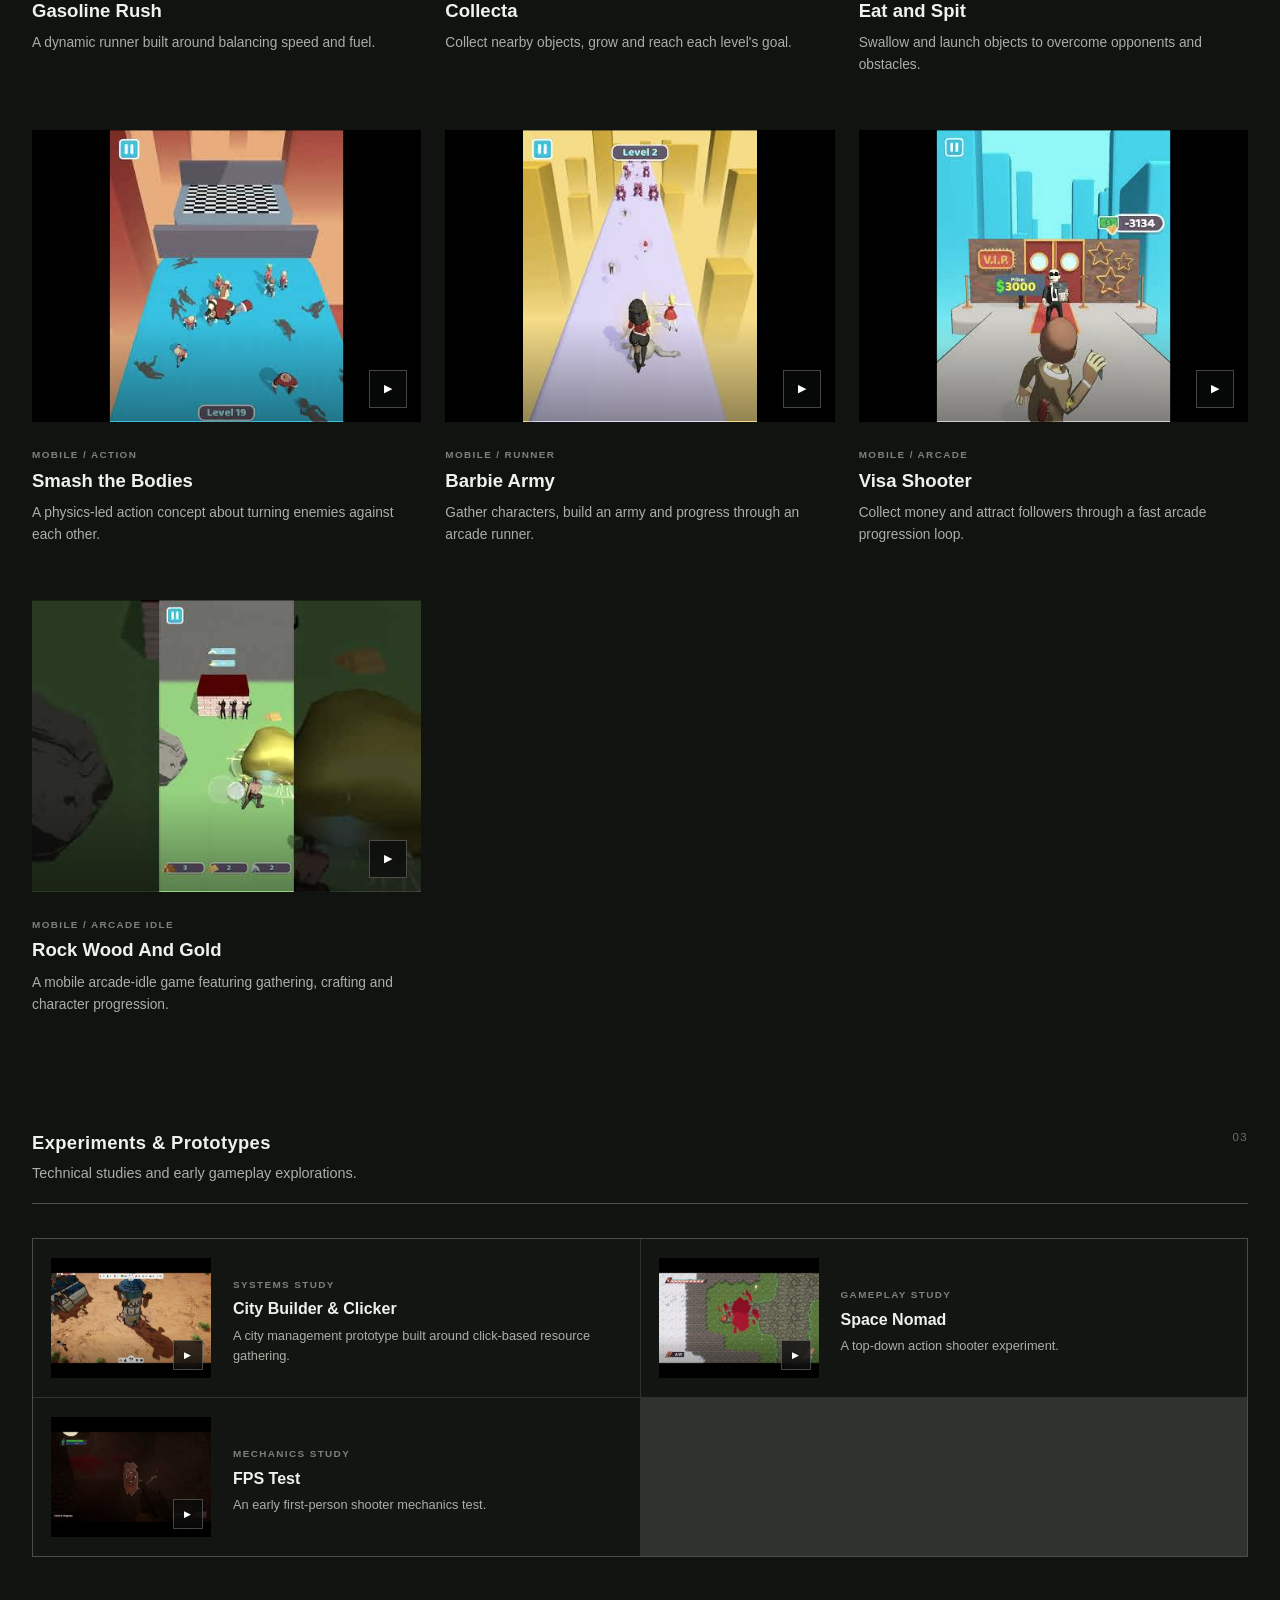
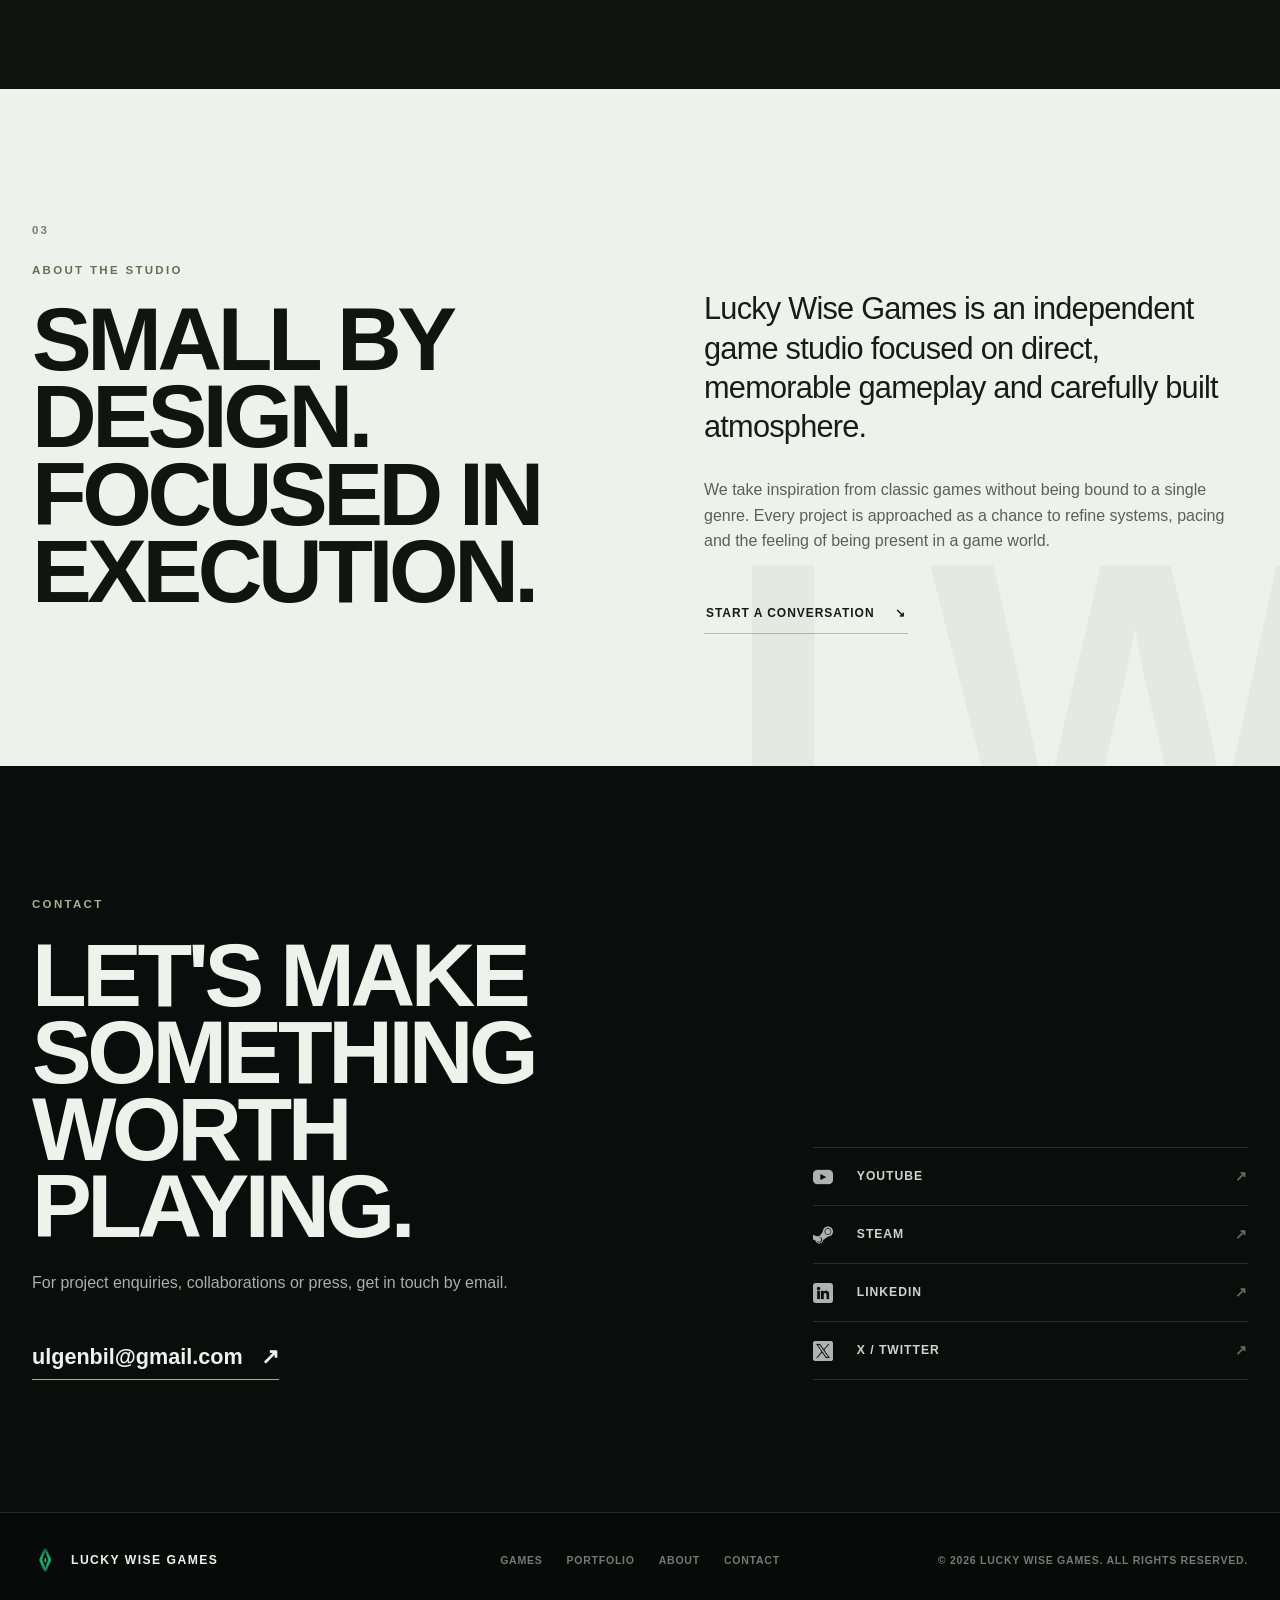
==== commit 9b47a5fe: "Removed the GitHub profile link from the Contact section Removed the visible GitHub label and icon C" ====
--- a/index.html
+++ b/index.html
@@ -137,7 +137,6 @@
       <div class="container contact-grid">
         <div class="contact-copy reveal"><div class="eyebrow" data-en="Contact" data-tr="İletişim">Contact</div><h2 data-en="Let's make something worth playing." data-tr="Oynamaya değer bir şey üretelim.">Let's make something worth playing.</h2><p data-en="For project enquiries, collaborations or press, get in touch by email." data-tr="Proje talepleri, iş birlikleri veya basın iletişimi için e-posta gönderebilirsiniz.">For project enquiries, collaborations or press, get in touch by email.</p><a class="email-link" href="mailto:ulgenbil@gmail.com">ulgenbil@gmail.com <span aria-hidden="true">↗</span></a></div>
         <div class="social-panel reveal reveal-delay" aria-label="Social links">
-          <a href="https://github.com/lsm263" target="_blank" rel="noopener noreferrer"><img src="github.png" width="560" height="560" alt=""><span>GitHub</span><b aria-hidden="true">↗</b></a>
           <a href="https://www.youtube.com/@CalestialKhan" target="_blank" rel="noopener noreferrer"><img src="youtube.png" width="512" height="512" alt=""><span>YouTube</span><b aria-hidden="true">↗</b></a>
           <a href="https://store.steampowered.com/curator/46128060-Calestial-Games/" target="_blank" rel="noopener noreferrer"><img src="steam.png" width="512" height="512" alt=""><span>Steam</span><b aria-hidden="true">↗</b></a>
           <a href="https://www.linkedin.com/in/ulgenbilgin/" target="_blank" rel="noopener noreferrer"><img src="linkedin.png" width="512" height="512" alt=""><span>LinkedIn</span><b aria-hidden="true">↗</b></a>
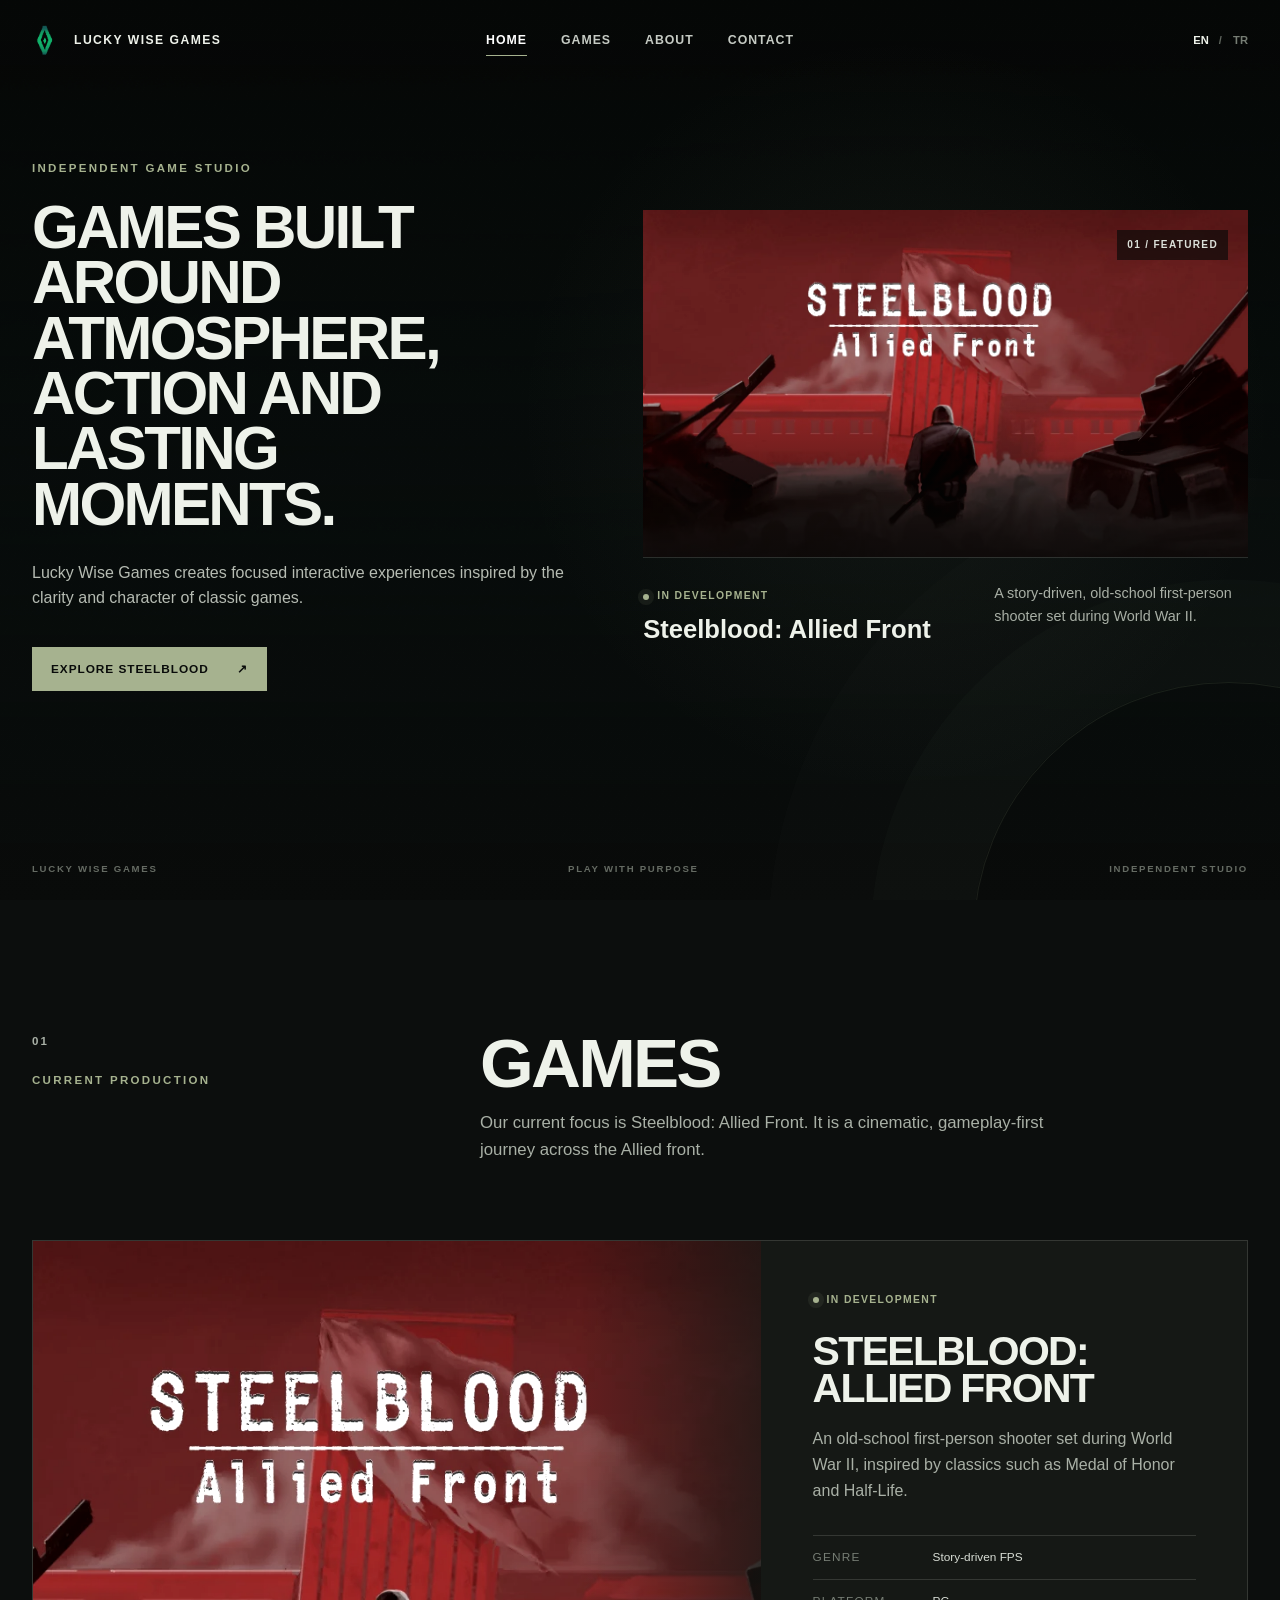
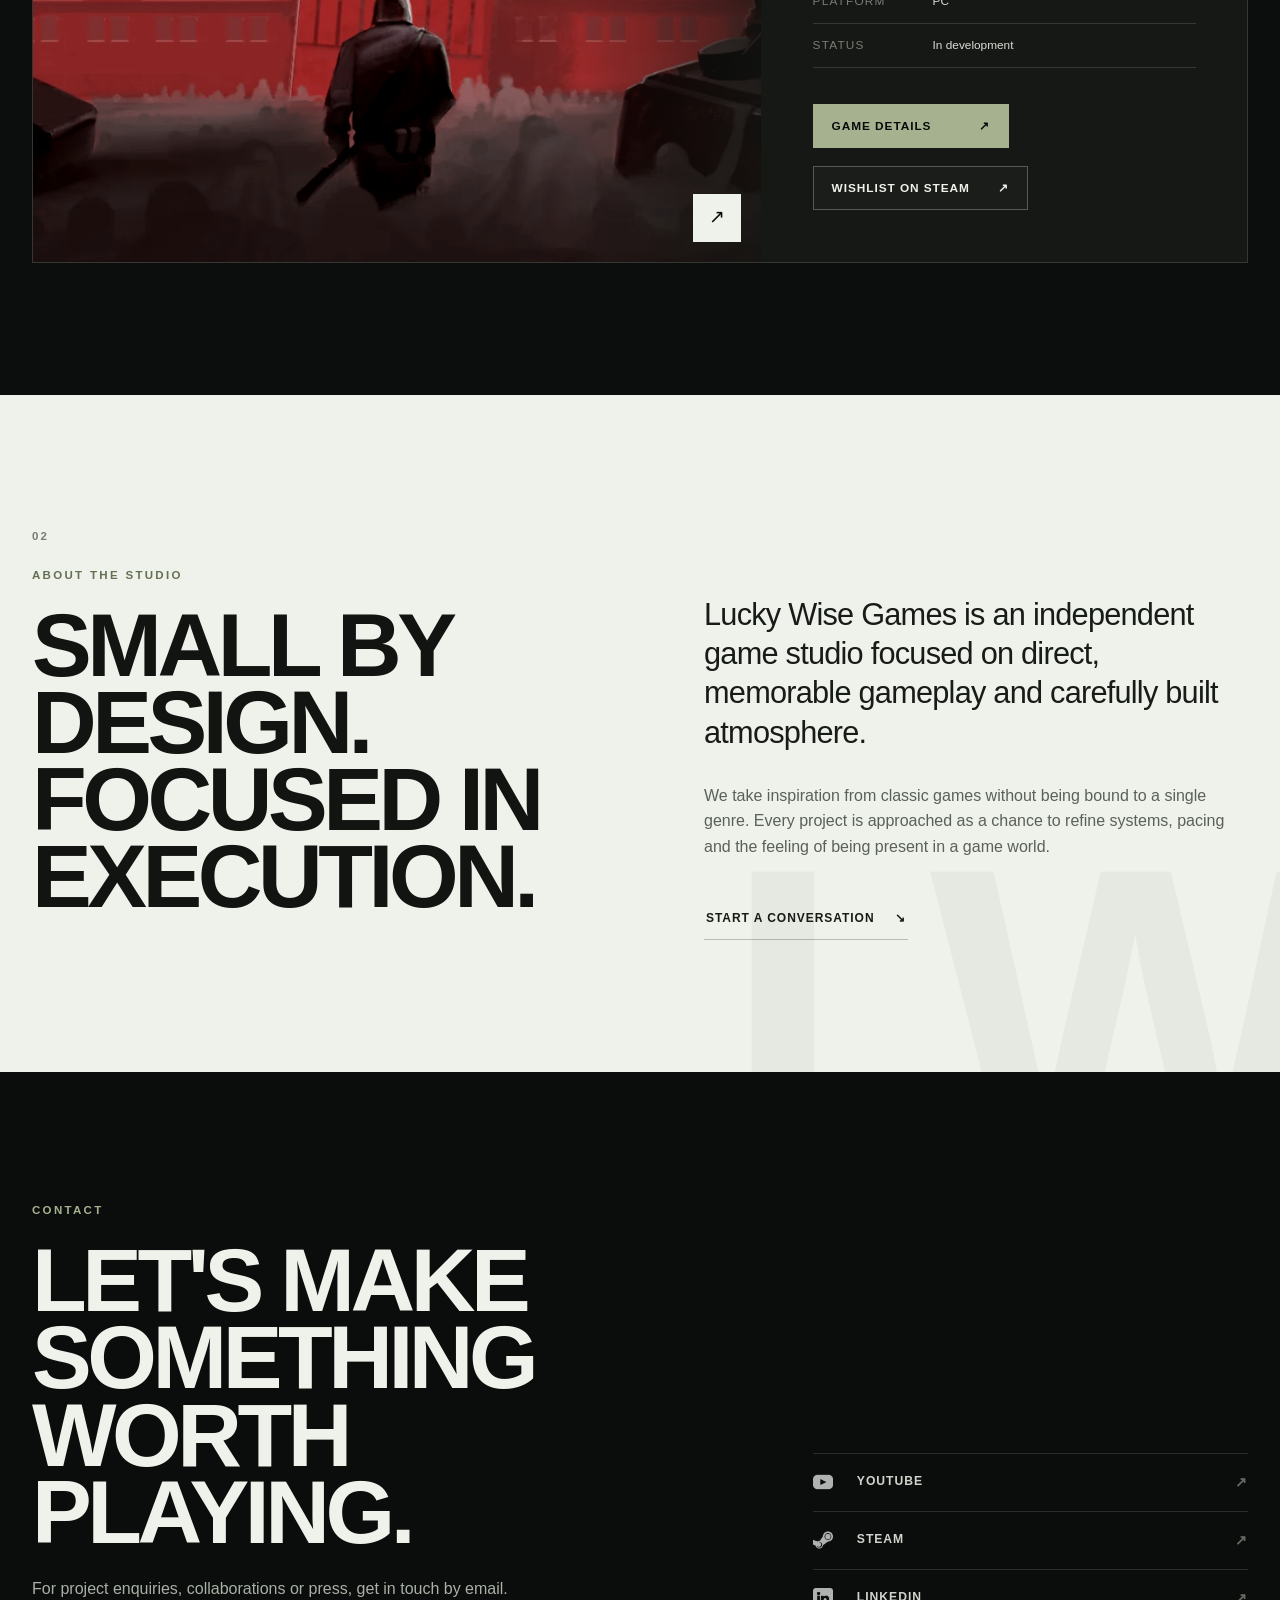
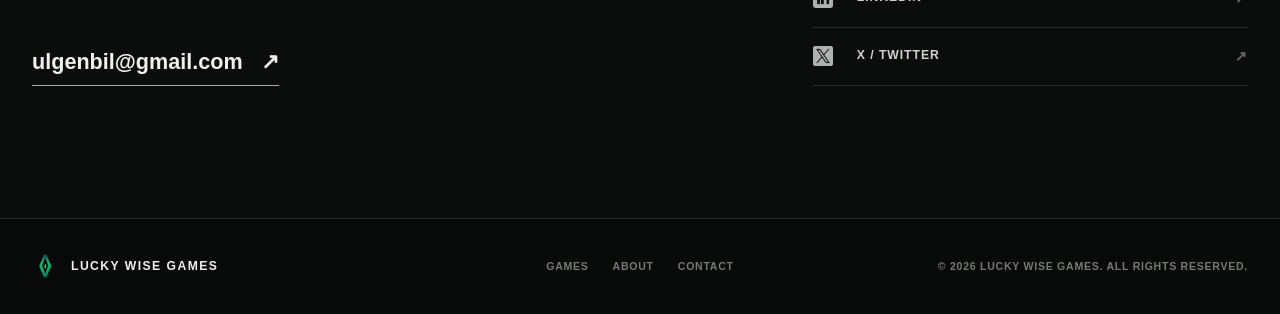
==== commit 6bc1d614: "Removed the Portfolio section from the website Removed Portfolio links from the header, hero and foo" ====
--- a/index.html
+++ b/index.html
@@ -36,7 +36,6 @@
       <nav class="site-nav" id="site-navigation" aria-label="Primary navigation" data-nav>
         <a href="#home" class="active" data-nav-link data-en="Home" data-tr="Ana Sayfa">Home</a>
         <a href="#games" data-nav-link data-en="Games" data-tr="Oyunlar">Games</a>
-        <a href="#portfolio" data-nav-link data-en="Portfolio" data-tr="Portfolyo">Portfolio</a>
         <a href="#about" data-nav-link data-en="About" data-tr="Hakkımızda">About</a>
         <a href="#contact" data-nav-link data-en="Contact" data-tr="İletişim">Contact</a>
       </nav>
@@ -56,7 +55,6 @@
           <p class="hero-intro" data-en="Lucky Wise Games creates focused interactive experiences inspired by the clarity and character of classic games." data-tr="Lucky Wise Games, klasik oyunların sadeliğinden ve karakterinden ilham alan odaklı interaktif deneyimler geliştirir.">Lucky Wise Games creates focused interactive experiences inspired by the clarity and character of classic games.</p>
           <div class="button-row">
             <a class="button button-primary" href="games/steelblood/"><span data-en="Explore Steelblood" data-tr="Steelblood'u Keşfet">Explore Steelblood</span><span aria-hidden="true">↗</span></a>
-            <a class="text-link" href="#portfolio"><span data-en="View portfolio" data-tr="Portfolyoyu görüntüle">View portfolio</span><span aria-hidden="true">↓</span></a>
           </div>
         </div>
         <article class="hero-feature reveal reveal-delay">
@@ -92,43 +90,9 @@
       </div>
     </section>
 
-    <section class="section-pad portfolio-section" id="portfolio" data-section>
-      <div class="container">
-        <div class="section-heading reveal">
-          <div><span class="section-number">02</span><div class="eyebrow" data-en="Selected work" data-tr="Seçili çalışmalar">Selected work</div></div>
-          <div><h2 data-en="Portfolio" data-tr="Portfolyo">Portfolio</h2><p data-en="Released mobile work, gameplay studies and prototypes that shaped how we build." data-tr="Üretim yaklaşımımızı şekillendiren mobil çalışmalar, oynanış araştırmaları ve prototipler.">Released mobile work, gameplay studies and prototypes that shaped how we build.</p></div>
-        </div>
-
-        <div class="portfolio-group reveal">
-          <div class="group-heading"><h3 data-en="Mobile Games" data-tr="Mobil Oyunlar">Mobile Games</h3><span>10</span></div>
-          <div class="project-grid project-grid-main">
-            <article class="project-card"><button class="project-media" type="button" data-video="W4UQO2fEhbg" aria-label="Play Fighter Crowd video"><img src="assets/images/projects/fighter-crowd.jpg" width="480" height="360" alt="Fighter Crowd gameplay" loading="lazy"><span class="play-mark" aria-hidden="true">▶</span></button><div class="project-copy"><div><span>Mobile / Arcade</span><h4>Fighter Crowd</h4></div><p data-en="A three-dimensional interpretation of the Snake vs. Block concept." data-tr="Snake vs. Block konseptinin üç boyutlu bir yorumu.">A three-dimensional interpretation of the Snake vs. Block concept.</p></div></article>
-            <article class="project-card"><button class="project-media" type="button" data-video="uMFjRhRh2pw" aria-label="Play Bulb Man video"><img src="assets/images/projects/bulb-man.jpg" width="480" height="360" alt="Bulb Man gameplay" loading="lazy"><span class="play-mark" aria-hidden="true">▶</span></button><div class="project-copy"><div><span>Mobile / Hyper-casual</span><h4>Bulb Man</h4></div><p data-en="Charge from nearby outlets and shock obstacles in a playful arcade loop." data-tr="Yakındaki prizlerden şarj olup engelleri şokladığımız eğlenceli bir arcade döngüsü.">Charge from nearby outlets and shock obstacles in a playful arcade loop.</p></div></article>
-            <article class="project-card"><button class="project-media" type="button" data-video="V5ti62fl0fM" aria-label="Play Tire Monster video"><img src="assets/images/projects/tire-monster.jpg" width="480" height="360" alt="Tire Monster gameplay" loading="lazy"><span class="play-mark" aria-hidden="true">▶</span></button><div class="project-copy"><div><span>Mobile / Arcade</span><h4>Tire Monster</h4></div><p data-en="Control a growing tire monster and crush the obstacles in its path." data-tr="Büyüyen bir tekerlek canavarını yönetip yolundaki engelleri ezdiğimiz mobil oyun.">Control a growing tire monster and crush the obstacles in its path.</p></div></article>
-            <article class="project-card"><button class="project-media" type="button" data-video="EKDStDlbUwc" aria-label="Play Gasoline Rush video"><img src="assets/images/projects/gasoline-rush.jpg" width="480" height="360" alt="Gasoline Rush gameplay" loading="lazy"><span class="play-mark" aria-hidden="true">▶</span></button><div class="project-copy"><div><span>Mobile / Runner</span><h4>Gasoline Rush</h4></div><p data-en="A dynamic runner built around balancing speed and fuel." data-tr="Hız ve yakıt yönetimi dengesi üzerine kurulu dinamik bir koşu oyunu.">A dynamic runner built around balancing speed and fuel.</p></div></article>
-            <article class="project-card"><button class="project-media" type="button" data-video="36IVdirDPLE" aria-label="Play Collecta video"><img src="assets/images/projects/collecta.jpg" width="480" height="360" alt="Collecta gameplay" loading="lazy"><span class="play-mark" aria-hidden="true">▶</span></button><div class="project-copy"><div><span>Mobile / Arcade</span><h4>Collecta</h4></div><p data-en="Collect nearby objects, grow and reach each level's goal." data-tr="Yakındaki nesneleri toplayarak büyümeye ve bölüm hedeflerine ulaşmaya dayalı arcade mekaniği.">Collect nearby objects, grow and reach each level's goal.</p></div></article>
-            <article class="project-card"><button class="project-media" type="button" data-video="vETXx7kA-98" aria-label="Play Eat and Spit video"><img src="assets/images/projects/eat-and-spit.jpg" width="480" height="360" alt="Eat and Spit gameplay" loading="lazy"><span class="play-mark" aria-hidden="true">▶</span></button><div class="project-copy"><div><span>Mobile / Action</span><h4>Eat and Spit</h4></div><p data-en="Swallow and launch objects to overcome opponents and obstacles." data-tr="Rakipleri ve engelleri aşmak için nesneleri yutup fırlattığımız bir aksiyon konsepti.">Swallow and launch objects to overcome opponents and obstacles.</p></div></article>
-            <article class="project-card"><button class="project-media" type="button" data-video="A7BmBFbHKA0" aria-label="Play Smash the Bodies video"><img src="assets/images/projects/smash-the-bodies.jpg" width="480" height="360" alt="Smash the Bodies gameplay" loading="lazy"><span class="play-mark" aria-hidden="true">▶</span></button><div class="project-copy"><div><span>Mobile / Action</span><h4>Smash the Bodies</h4></div><p data-en="A physics-led action concept about turning enemies against each other." data-tr="Düşmanları birbirine karşı kullandığımız fizik odaklı bir aksiyon konsepti.">A physics-led action concept about turning enemies against each other.</p></div></article>
-            <article class="project-card"><button class="project-media" type="button" data-video="Fh6eBcmvBGA" aria-label="Play Barbie Army video"><img src="assets/images/projects/barbie-army.jpg" width="480" height="360" alt="Barbie Army gameplay" loading="lazy"><span class="play-mark" aria-hidden="true">▶</span></button><div class="project-copy"><div><span>Mobile / Runner</span><h4>Barbie Army</h4></div><p data-en="Gather characters, build an army and progress through an arcade runner." data-tr="Karakterleri toplayıp bir ordu kurarak ilerlediğimiz arcade koşu oyunu.">Gather characters, build an army and progress through an arcade runner.</p></div></article>
-            <article class="project-card"><button class="project-media" type="button" data-video="IXKSB8QBfK0" aria-label="Play Visa Shooter video"><img src="assets/images/projects/visa-shooter.jpg" width="480" height="360" alt="Visa Shooter gameplay" loading="lazy"><span class="play-mark" aria-hidden="true">▶</span></button><div class="project-copy"><div><span>Mobile / Arcade</span><h4>Visa Shooter</h4></div><p data-en="Collect money and attract followers through a fast arcade progression loop." data-tr="Para toplayıp takipçiler kazandığımız hızlı bir arcade ilerleme döngüsü.">Collect money and attract followers through a fast arcade progression loop.</p></div></article>
-            <article class="project-card"><button class="project-media" type="button" data-video="roYKHa2wD3c" aria-label="Play Rock Wood And Gold video"><img src="assets/images/projects/rock-wood-gold.jpg" width="480" height="360" alt="Rock Wood And Gold gameplay" loading="lazy"><span class="play-mark" aria-hidden="true">▶</span></button><div class="project-copy"><div><span>Mobile / Arcade idle</span><h4>Rock Wood And Gold</h4></div><p data-en="A mobile arcade-idle game featuring gathering, crafting and character progression." data-tr="Kaynak toplama, üretim ve karakter gelişimi döngüsüne sahip mobil arcade-idle oyunu.">A mobile arcade-idle game featuring gathering, crafting and character progression.</p></div></article>
-          </div>
-        </div>
-
-        <div class="portfolio-group portfolio-group-secondary reveal">
-          <div class="group-heading"><div><h3 data-en="Experiments & Prototypes" data-tr="Deneyler ve Prototipler">Experiments &amp; Prototypes</h3><p data-en="Technical studies and early gameplay explorations." data-tr="Teknik çalışmalar ve erken dönem oynanış araştırmaları.">Technical studies and early gameplay explorations.</p></div><span>03</span></div>
-          <div class="prototype-list">
-            <article class="prototype-card"><button type="button" data-video="Z4G48QD6Tfo" aria-label="Play City Builder & Clicker video"><img src="assets/images/projects/city-builder.jpg" width="480" height="360" alt="City Builder & Clicker prototype" loading="lazy"><span class="play-mark" aria-hidden="true">▶</span></button><div><span>Systems study</span><h4>City Builder &amp; Clicker</h4><p data-en="A city management prototype built around click-based resource gathering." data-tr="Tıklama tabanlı kaynak toplama üzerine kurulu şehir yönetimi prototipi.">A city management prototype built around click-based resource gathering.</p></div></article>
-            <article class="prototype-card"><button type="button" data-video="3szWPaqaZIA" aria-label="Play Space Nomad video"><img src="assets/images/projects/space-nomad.jpg" width="480" height="360" alt="Space Nomad prototype" loading="lazy"><span class="play-mark" aria-hidden="true">▶</span></button><div><span>Gameplay study</span><h4>Space Nomad</h4><p data-en="A top-down action shooter experiment." data-tr="Yukarıdan bakışlı bir aksiyon ve nişancı denemesi.">A top-down action shooter experiment.</p></div></article>
-            <article class="prototype-card"><button type="button" data-video="aRLHZcM-7AI" aria-label="Play FPS test video"><img src="assets/images/projects/fps-test.jpg" width="480" height="360" alt="First-person shooter mechanics test" loading="lazy"><span class="play-mark" aria-hidden="true">▶</span></button><div><span>Mechanics study</span><h4>FPS Test</h4><p data-en="An early first-person shooter mechanics test." data-tr="Erken dönem bir birinci şahıs nişancı mekanik testi.">An early first-person shooter mechanics test.</p></div></article>
-          </div>
-        </div>
-      </div>
-    </section>
-
     <section class="section-pad about-section" id="about" data-section>
       <div class="container about-grid">
-        <div class="about-title reveal"><span class="section-number">03</span><div class="eyebrow" data-en="About the studio" data-tr="Stüdyo hakkında">About the studio</div><h2 data-en="Small by design. Focused in execution." data-tr="Ölçülü bir yapı. Odaklı bir üretim.">Small by design. Focused in execution.</h2></div>
+        <div class="about-title reveal"><span class="section-number">02</span><div class="eyebrow" data-en="About the studio" data-tr="Stüdyo hakkında">About the studio</div><h2 data-en="Small by design. Focused in execution." data-tr="Ölçülü bir yapı. Odaklı bir üretim.">Small by design. Focused in execution.</h2></div>
         <div class="about-copy reveal reveal-delay"><p class="lead" data-en="Lucky Wise Games is an independent game studio focused on direct, memorable gameplay and carefully built atmosphere." data-tr="Lucky Wise Games; doğrudan, akılda kalan oynanışa ve özenle kurulan atmosfere odaklanan bağımsız bir oyun stüdyosudur.">Lucky Wise Games is an independent game studio focused on direct, memorable gameplay and carefully built atmosphere.</p><p data-en="We take inspiration from classic games without being bound to a single genre. Every project is approached as a chance to refine systems, pacing and the feeling of being present in a game world." data-tr="Klasik oyunlardan ilham alırken kendimizi tek bir türe bağlı tutmuyoruz. Her projeyi sistemleri, tempoyu ve oyun dünyasında bulunma hissini geliştirmek için bir fırsat olarak görüyoruz.">We take inspiration from classic games without being bound to a single genre. Every project is approached as a chance to refine systems, pacing and the feeling of being present in a game world.</p><a class="text-link" href="#contact"><span data-en="Start a conversation" data-tr="İletişime geç">Start a conversation</span><span aria-hidden="true">↘</span></a></div>
       </div>
     </section>
@@ -146,7 +110,6 @@
     </section>
   </main>
 
-  <footer class="site-footer"><div class="container footer-inner"><a class="brand footer-brand" href="#home"><img src="logo.png" width="1500" height="1500" alt=""><span class="brand-name">Lucky Wise Games</span></a><nav aria-label="Footer navigation"><a href="#games" data-en="Games" data-tr="Oyunlar">Games</a><a href="#portfolio" data-en="Portfolio" data-tr="Portfolyo">Portfolio</a><a href="#about" data-en="About" data-tr="Hakkımızda">About</a><a href="#contact" data-en="Contact" data-tr="İletişim">Contact</a></nav><p>© <span data-year></span> Lucky Wise Games. <span data-en="All rights reserved." data-tr="Tüm hakları saklıdır.">All rights reserved.</span></p></div></footer>
-  <dialog class="video-dialog" data-video-dialog aria-label="Video player"><button class="dialog-close" type="button" data-dialog-close aria-label="Close video">×</button><div class="video-frame" data-dialog-frame></div></dialog>
+  <footer class="site-footer"><div class="container footer-inner"><a class="brand footer-brand" href="#home"><img src="logo.png" width="1500" height="1500" alt=""><span class="brand-name">Lucky Wise Games</span></a><nav aria-label="Footer navigation"><a href="#games" data-en="Games" data-tr="Oyunlar">Games</a><a href="#about" data-en="About" data-tr="Hakkımızda">About</a><a href="#contact" data-en="Contact" data-tr="İletişim">Contact</a></nav><p>© <span data-year></span> Lucky Wise Games. <span data-en="All rights reserved." data-tr="Tüm hakları saklıdır.">All rights reserved.</span></p></div></footer>
 </body>
 </html>
--- a/assets/css/site.css
+++ b/assets/css/site.css
@@ -242,34 +242,6 @@
 .game-meta dt { color: #777e75; text-transform: uppercase; letter-spacing: .1em; }
 .game-meta dd { margin: 0; color: #d8ddd5; }
 
-.portfolio-section { background: #101310; }
-.portfolio-group + .portfolio-group { margin-top: 112px; }
-.group-heading { display: flex; align-items: start; justify-content: space-between; gap: 24px; margin-bottom: 34px; padding-bottom: 18px; border-bottom: 1px solid var(--line-strong); }
-.group-heading h3 { margin: 0; font-size: 1.15rem; font-weight: 650; letter-spacing: .02em; }
-.group-heading p { margin: 5px 0 0; color: var(--muted); font-size: .9rem; }
-.group-heading > span { color: #697066; font-size: .72rem; letter-spacing: .12em; }
-.project-grid { display: grid; grid-template-columns: repeat(3, 1fr); gap: 54px 24px; }
-.project-card { min-width: 0; }
-.project-media, .prototype-card button { position: relative; display: block; width: 100%; padding: 0; overflow: hidden; border: 0; background: #090a09; cursor: pointer; }
-.project-media { aspect-ratio: 4 / 3; }
-.project-media::after, .prototype-card button::after { content: ""; position: absolute; inset: 0; border: 1px solid transparent; background: linear-gradient(180deg, transparent 65%, rgba(0,0,0,.4)); transition: border-color .3s ease; }
-.project-media img, .prototype-card img { width: 100%; height: 100%; object-fit: cover; filter: saturate(.72) contrast(1.04); transition: transform .7s var(--ease), filter .45s ease; }
-.project-media:hover img, .prototype-card button:hover img { transform: scale(1.035); filter: saturate(1) contrast(1.02); }
-.project-media:hover::after, .prototype-card button:hover::after { border-color: var(--accent); }
-.play-mark { position: absolute; z-index: 2; right: 14px; bottom: 14px; display: grid; width: 38px; height: 38px; place-items: center; border: 1px solid rgba(255,255,255,.25); background: rgba(9,11,10,.72); color: #fff; font-size: .68rem; backdrop-filter: blur(8px); transition: background .25s ease, color .25s ease, transform .25s var(--ease); }
-button:hover .play-mark { background: var(--accent); color: var(--ink); transform: scale(1.06); }
-.project-copy { padding-top: 18px; }
-.project-copy span, .prototype-card div > span { color: #7b8278; font-size: .62rem; font-weight: 800; letter-spacing: .14em; text-transform: uppercase; }
-.project-copy h4, .prototype-card h4 { margin: 4px 0 10px; font-size: 1.16rem; line-height: 1.2; }
-.project-copy p, .prototype-card p { margin: 0; color: var(--muted); font-size: .86rem; }
-.prototype-list { display: grid; grid-template-columns: repeat(2, 1fr); gap: 1px; background: var(--line); border: 1px solid var(--line); }
-.prototype-card { display: grid; grid-template-columns: 160px 1fr; gap: 22px; min-height: 158px; padding: 18px; background: #121512; }
-.prototype-card button { height: 120px; align-self: center; }
-.prototype-card > div { align-self: center; }
-.prototype-card h4 { margin-bottom: 7px; font-size: 1rem; }
-.prototype-card p { font-size: .8rem; }
-.prototype-card .play-mark { right: 8px; bottom: 8px; width: 30px; height: 30px; font-size: .55rem; }
-
 .about-section { position: relative; overflow: hidden; background: var(--paper); color: #111410; }
 .about-section::after { content: "LW"; position: absolute; right: -2vw; bottom: -13vw; color: rgba(13,17,14,.035); font-family: Impact, sans-serif; font-size: 34vw; font-weight: 900; letter-spacing: -.08em; line-height: 1; pointer-events: none; }
 .about-section .eyebrow { color: #647052; }
@@ -299,13 +271,6 @@
 .footer-inner nav a, .footer-inner p { color: #747b72; font-size: .66rem; font-weight: 700; letter-spacing: .07em; text-decoration: none; text-transform: uppercase; }
 .footer-inner nav a:hover { color: var(--paper); }
 .footer-inner p { justify-self: end; margin: 0; text-align: right; }
-
-.video-dialog { width: min(1040px, calc(100% - 36px)); padding: 0; border: 0; background: #050605; color: #fff; box-shadow: 0 34px 100px rgba(0,0,0,.7); }
-.video-dialog::backdrop { background: rgba(0,0,0,.86); backdrop-filter: blur(8px); }
-.dialog-close { position: absolute; z-index: 2; top: 8px; right: 8px; width: 40px; height: 40px; border: 1px solid rgba(255,255,255,.25); background: rgba(0,0,0,.7); color: #fff; font-size: 1.55rem; cursor: pointer; }
-.video-frame { aspect-ratio: 16 / 9; }
-.video-frame iframe { display: block; width: 100%; height: 100%; border: 0; }
-body.dialog-open { overflow: hidden; }
 
 .reveal { opacity: 0; transform: translateY(24px); transition: opacity .8s var(--ease), transform .8s var(--ease); }
 .reveal-delay { transition-delay: .12s; }
@@ -388,7 +353,6 @@
   .hero-grid { grid-template-columns: minmax(0, .95fr) minmax(420px, 1.05fr); gap: 36px; }
   .hero-copy h1 { font-size: clamp(3.35rem, 5.2vw, 4.6rem); }
   .feature-media { min-height: 0; }
-  .project-grid { grid-template-columns: repeat(2, 1fr); }
   .game-showcase { grid-template-columns: minmax(0, 1.1fr) minmax(360px, .9fr); }
   .game-showcase-copy { padding: 38px; }
   .feature-list { grid-template-columns: repeat(2, 1fr); }
@@ -423,7 +387,6 @@
   .game-showcase { grid-template-columns: minmax(0, 1fr); }
   .game-showcase-media { min-height: 430px; }
   .game-showcase-media::after { background: linear-gradient(0deg, rgba(21,24,21,.58), transparent 35%); }
-  .prototype-list { grid-template-columns: 1fr; }
   .about-grid, .contact-grid { grid-template-columns: minmax(0, 1fr); }
   .about-copy { padding-top: 0; }
   .footer-inner { grid-template-columns: 1fr auto; }
@@ -448,13 +411,9 @@
   .feature-media { height: auto; min-height: 0; }
   .feature-caption { grid-template-columns: 1fr; gap: 12px; }
   .section-heading h2 { font-size: 4rem; }
-  .project-grid { grid-template-columns: minmax(0, 1fr); gap: 44px; }
   .game-showcase-media { min-height: 350px; }
   .game-showcase-copy { padding: 30px 22px; }
   .game-showcase-copy h3 { font-size: 2.78rem; }
-  .prototype-card { grid-template-columns: 118px 1fr; gap: 15px; padding: 12px; }
-  .prototype-card button { height: 100px; }
-  .prototype-card p { display: none; }
   .about-title h2, .contact-copy h2 { font-size: 3.6rem; }
   .footer-inner { display: flex; flex-direction: column; align-items: flex-start; }
   .footer-inner nav { flex-wrap: wrap; gap: 12px 20px; }
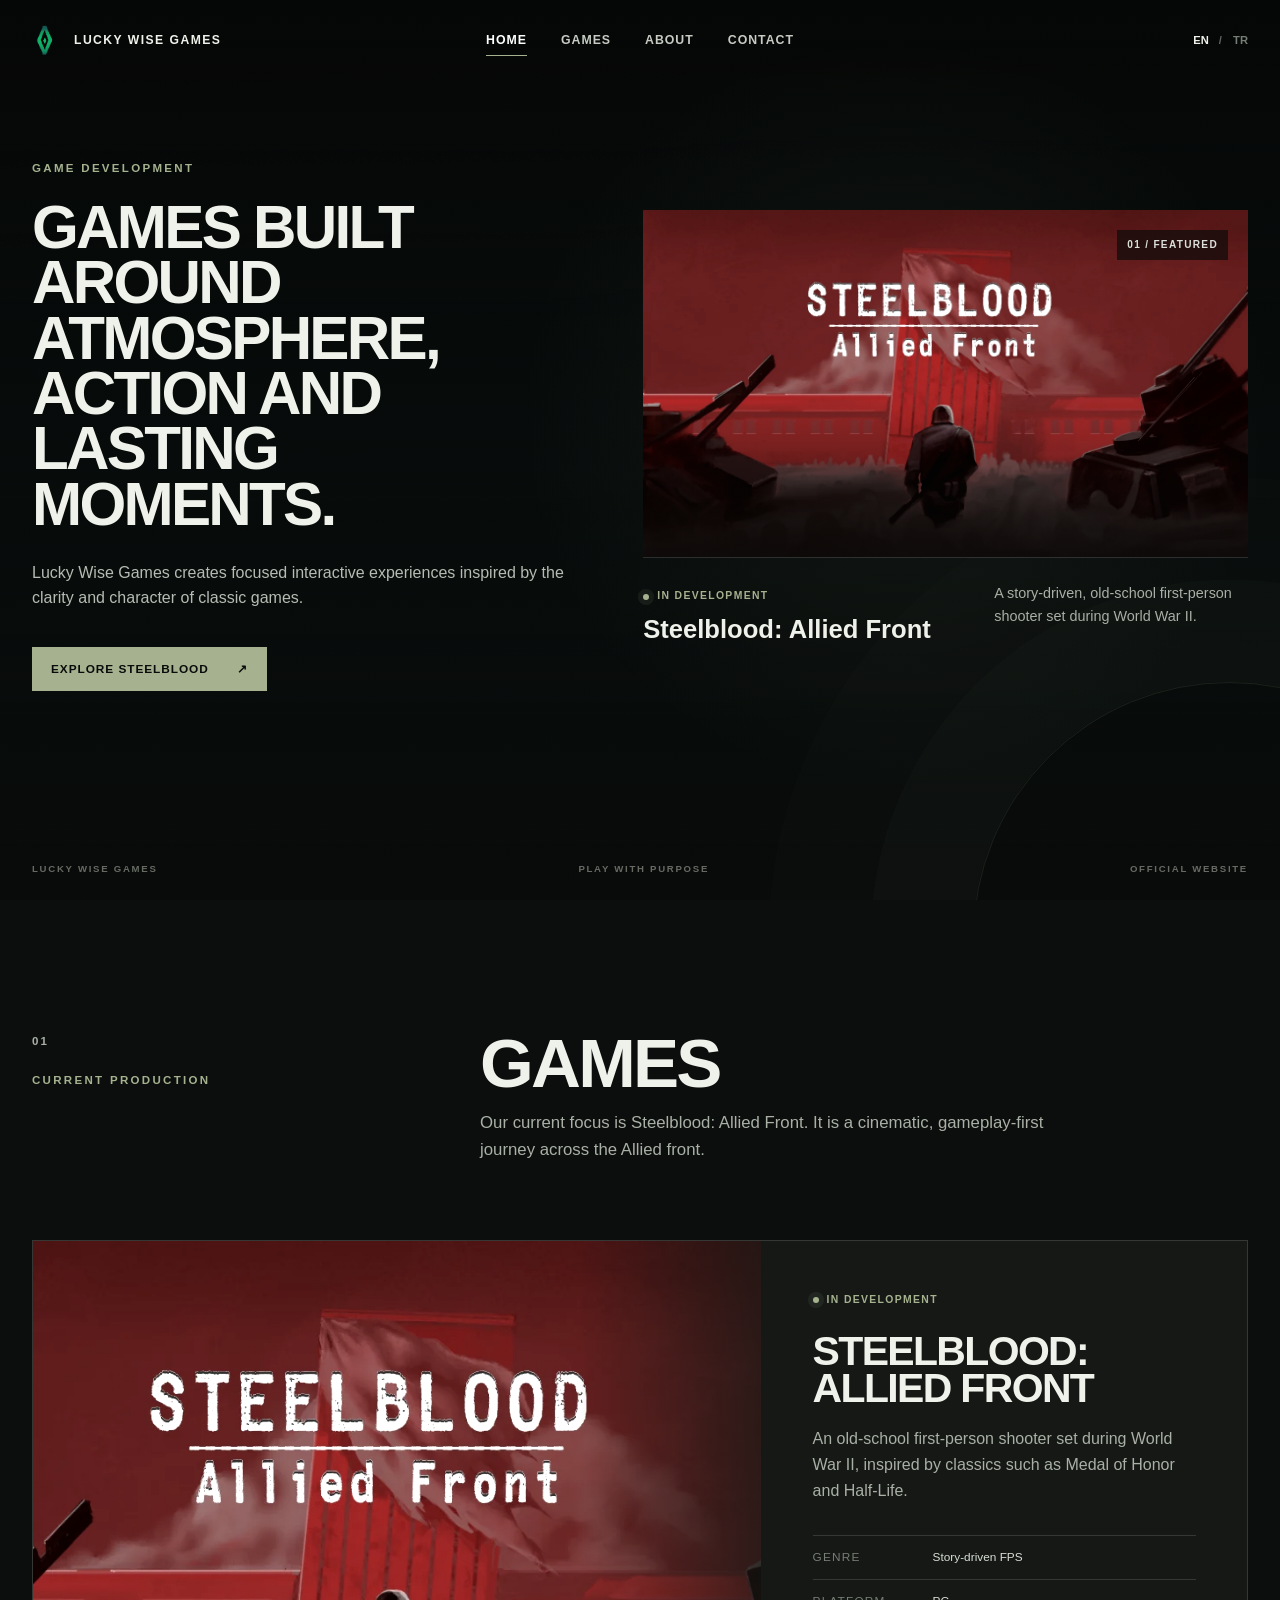
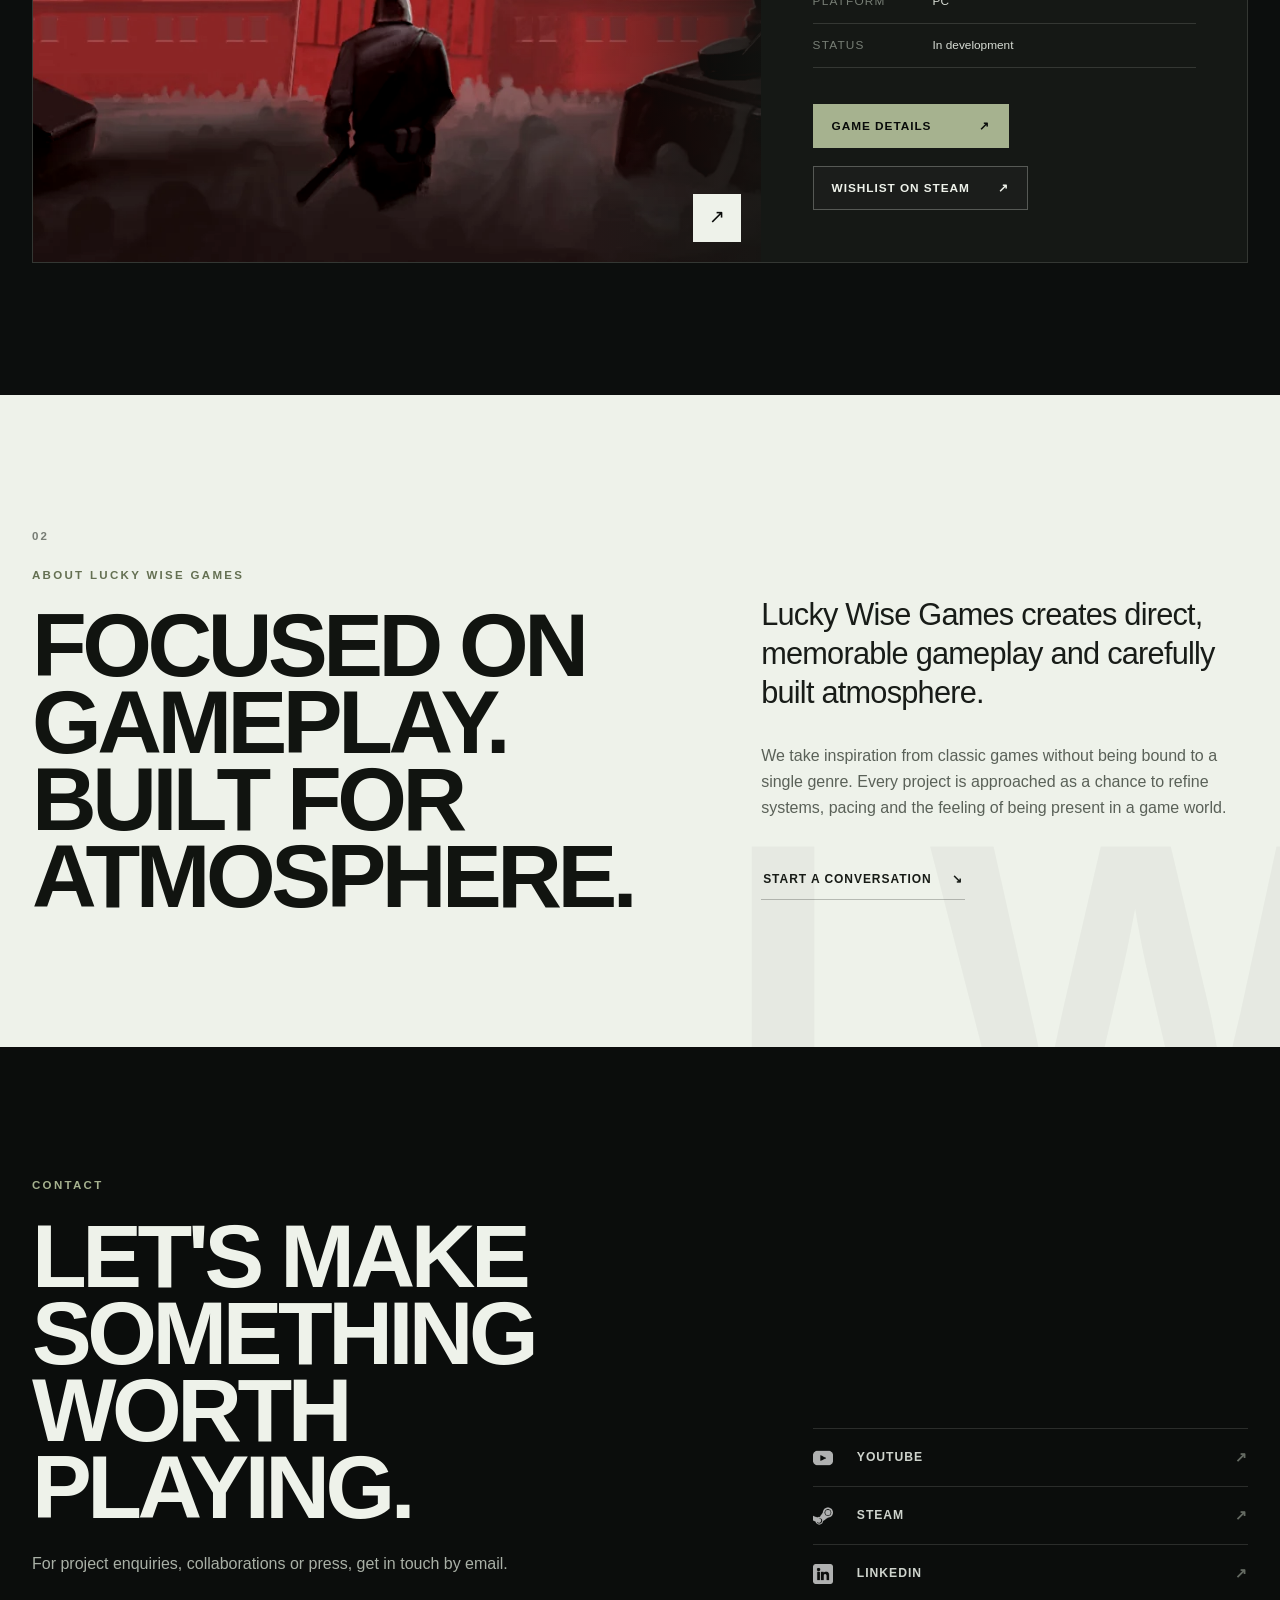
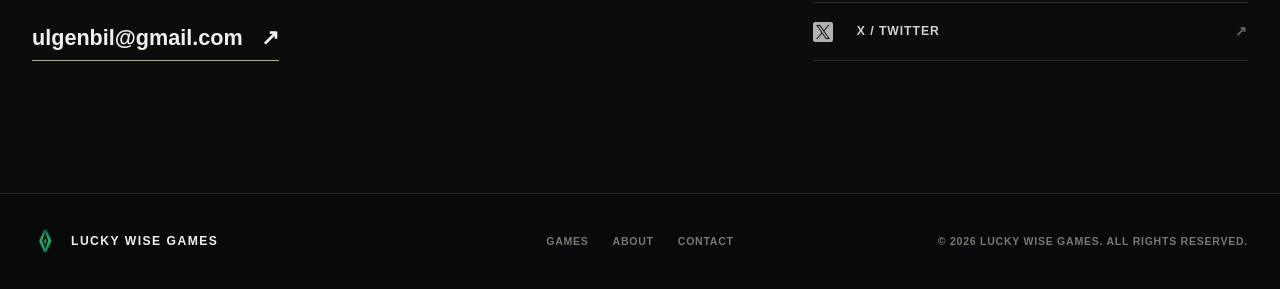
==== commit 2da582c6: "- Removed “independent”, “indie” and similar positioning terms - Replaced scale-focused language wit" ====
--- a/index.html
+++ b/index.html
@@ -4,24 +4,24 @@
   <meta charset="utf-8">
   <meta name="viewport" content="width=device-width, initial-scale=1">
   <meta name="theme-color" content="#090b0a">
-  <meta name="description" content="Lucky Wise Games is an independent game studio developing Steelblood: Allied Front and gameplay-focused interactive experiences.">
+  <meta name="description" content="Lucky Wise Games develops Steelblood: Allied Front and focused interactive experiences built around gameplay and atmosphere.">
   <meta property="og:type" content="website">
   <meta property="og:site_name" content="Lucky Wise Games">
-  <meta property="og:title" content="Lucky Wise Games | Independent Game Studio">
+  <meta property="og:title" content="Lucky Wise Games | Official Website">
   <meta property="og:description" content="Home of Steelblood: Allied Front, an old-school story-driven FPS.">
   <meta property="og:url" content="https://luckywise.games/">
   <meta property="og:image" content="https://luckywise.games/assets/images/projects/steelblood.png">
   <meta name="twitter:card" content="summary_large_image">
-  <meta name="twitter:title" content="Lucky Wise Games | Independent Game Studio">
+  <meta name="twitter:title" content="Lucky Wise Games | Official Website">
   <meta name="twitter:description" content="Home of Steelblood: Allied Front, an old-school story-driven FPS.">
   <meta name="twitter:image" content="https://luckywise.games/assets/images/projects/steelblood.png">
-  <title>Lucky Wise Games | Independent Game Studio</title>
+  <title>Lucky Wise Games | Official Website</title>
   <link rel="icon" type="image/png" href="favicon.png">
   <link rel="preload" href="assets/images/projects/steelblood-cover.webp" as="image" type="image/webp">
   <link rel="stylesheet" href="assets/css/site.css">
   <script src="assets/js/site.js" defer></script>
 </head>
-<body data-page="studio">
+<body data-page="home">
   <a class="skip-link" href="#main" data-en="Skip to content" data-tr="İçeriğe geç">Skip to content</a>
   <header class="site-header" data-header>
     <div class="header-inner">
@@ -50,7 +50,7 @@
       <div class="hero-grain" aria-hidden="true"></div>
       <div class="container hero-grid">
         <div class="hero-copy reveal">
-          <div class="eyebrow" data-en="Independent game studio" data-tr="Bağımsız oyun stüdyosu">Independent game studio</div>
+          <div class="eyebrow" data-en="Game development" data-tr="Oyun geliştirme">Game development</div>
           <h1 data-en="Games built around atmosphere, action and lasting moments." data-tr="Atmosfer, aksiyon ve akılda kalan anlar etrafında kurulan oyunlar.">Games built around atmosphere, action and lasting moments.</h1>
           <p class="hero-intro" data-en="Lucky Wise Games creates focused interactive experiences inspired by the clarity and character of classic games." data-tr="Lucky Wise Games, klasik oyunların sadeliğinden ve karakterinden ilham alan odaklı interaktif deneyimler geliştirir.">Lucky Wise Games creates focused interactive experiences inspired by the clarity and character of classic games.</p>
           <div class="button-row">
@@ -68,7 +68,7 @@
           </div>
         </article>
       </div>
-      <div class="container hero-foot"><span>LUCKY WISE GAMES</span><span data-en="PLAY WITH PURPOSE" data-tr="AMAÇLA OYNA">PLAY WITH PURPOSE</span><span aria-hidden="true">INDEPENDENT STUDIO</span></div>
+      <div class="container hero-foot"><span>LUCKY WISE GAMES</span><span data-en="PLAY WITH PURPOSE" data-tr="AMAÇLA OYNA">PLAY WITH PURPOSE</span><span aria-hidden="true">OFFICIAL WEBSITE</span></div>
     </section>
 
     <section class="section-pad games-section" id="games" data-section>
@@ -92,8 +92,8 @@
 
     <section class="section-pad about-section" id="about" data-section>
       <div class="container about-grid">
-        <div class="about-title reveal"><span class="section-number">02</span><div class="eyebrow" data-en="About the studio" data-tr="Stüdyo hakkında">About the studio</div><h2 data-en="Small by design. Focused in execution." data-tr="Ölçülü bir yapı. Odaklı bir üretim.">Small by design. Focused in execution.</h2></div>
-        <div class="about-copy reveal reveal-delay"><p class="lead" data-en="Lucky Wise Games is an independent game studio focused on direct, memorable gameplay and carefully built atmosphere." data-tr="Lucky Wise Games; doğrudan, akılda kalan oynanışa ve özenle kurulan atmosfere odaklanan bağımsız bir oyun stüdyosudur.">Lucky Wise Games is an independent game studio focused on direct, memorable gameplay and carefully built atmosphere.</p><p data-en="We take inspiration from classic games without being bound to a single genre. Every project is approached as a chance to refine systems, pacing and the feeling of being present in a game world." data-tr="Klasik oyunlardan ilham alırken kendimizi tek bir türe bağlı tutmuyoruz. Her projeyi sistemleri, tempoyu ve oyun dünyasında bulunma hissini geliştirmek için bir fırsat olarak görüyoruz.">We take inspiration from classic games without being bound to a single genre. Every project is approached as a chance to refine systems, pacing and the feeling of being present in a game world.</p><a class="text-link" href="#contact"><span data-en="Start a conversation" data-tr="İletişime geç">Start a conversation</span><span aria-hidden="true">↘</span></a></div>
+        <div class="about-title reveal"><span class="section-number">02</span><div class="eyebrow" data-en="About Lucky Wise Games" data-tr="Lucky Wise Games hakkında">About Lucky Wise Games</div><h2 data-en="Focused on gameplay. Built for atmosphere." data-tr="Oynanışa odaklı. Atmosfer için tasarlandı.">Focused on gameplay. Built for atmosphere.</h2></div>
+        <div class="about-copy reveal reveal-delay"><p class="lead" data-en="Lucky Wise Games creates direct, memorable gameplay and carefully built atmosphere." data-tr="Lucky Wise Games, doğrudan ve akılda kalan oynanışı özenle kurulan atmosferlerle buluşturur.">Lucky Wise Games creates direct, memorable gameplay and carefully built atmosphere.</p><p data-en="We take inspiration from classic games without being bound to a single genre. Every project is approached as a chance to refine systems, pacing and the feeling of being present in a game world." data-tr="Klasik oyunlardan ilham alırken kendimizi tek bir türe bağlı tutmuyoruz. Her projeyi sistemleri, tempoyu ve oyun dünyasında bulunma hissini geliştirmek için bir fırsat olarak görüyoruz.">We take inspiration from classic games without being bound to a single genre. Every project is approached as a chance to refine systems, pacing and the feeling of being present in a game world.</p><a class="text-link" href="#contact"><span data-en="Start a conversation" data-tr="İletişime geç">Start a conversation</span><span aria-hidden="true">↘</span></a></div>
       </div>
     </section>
 
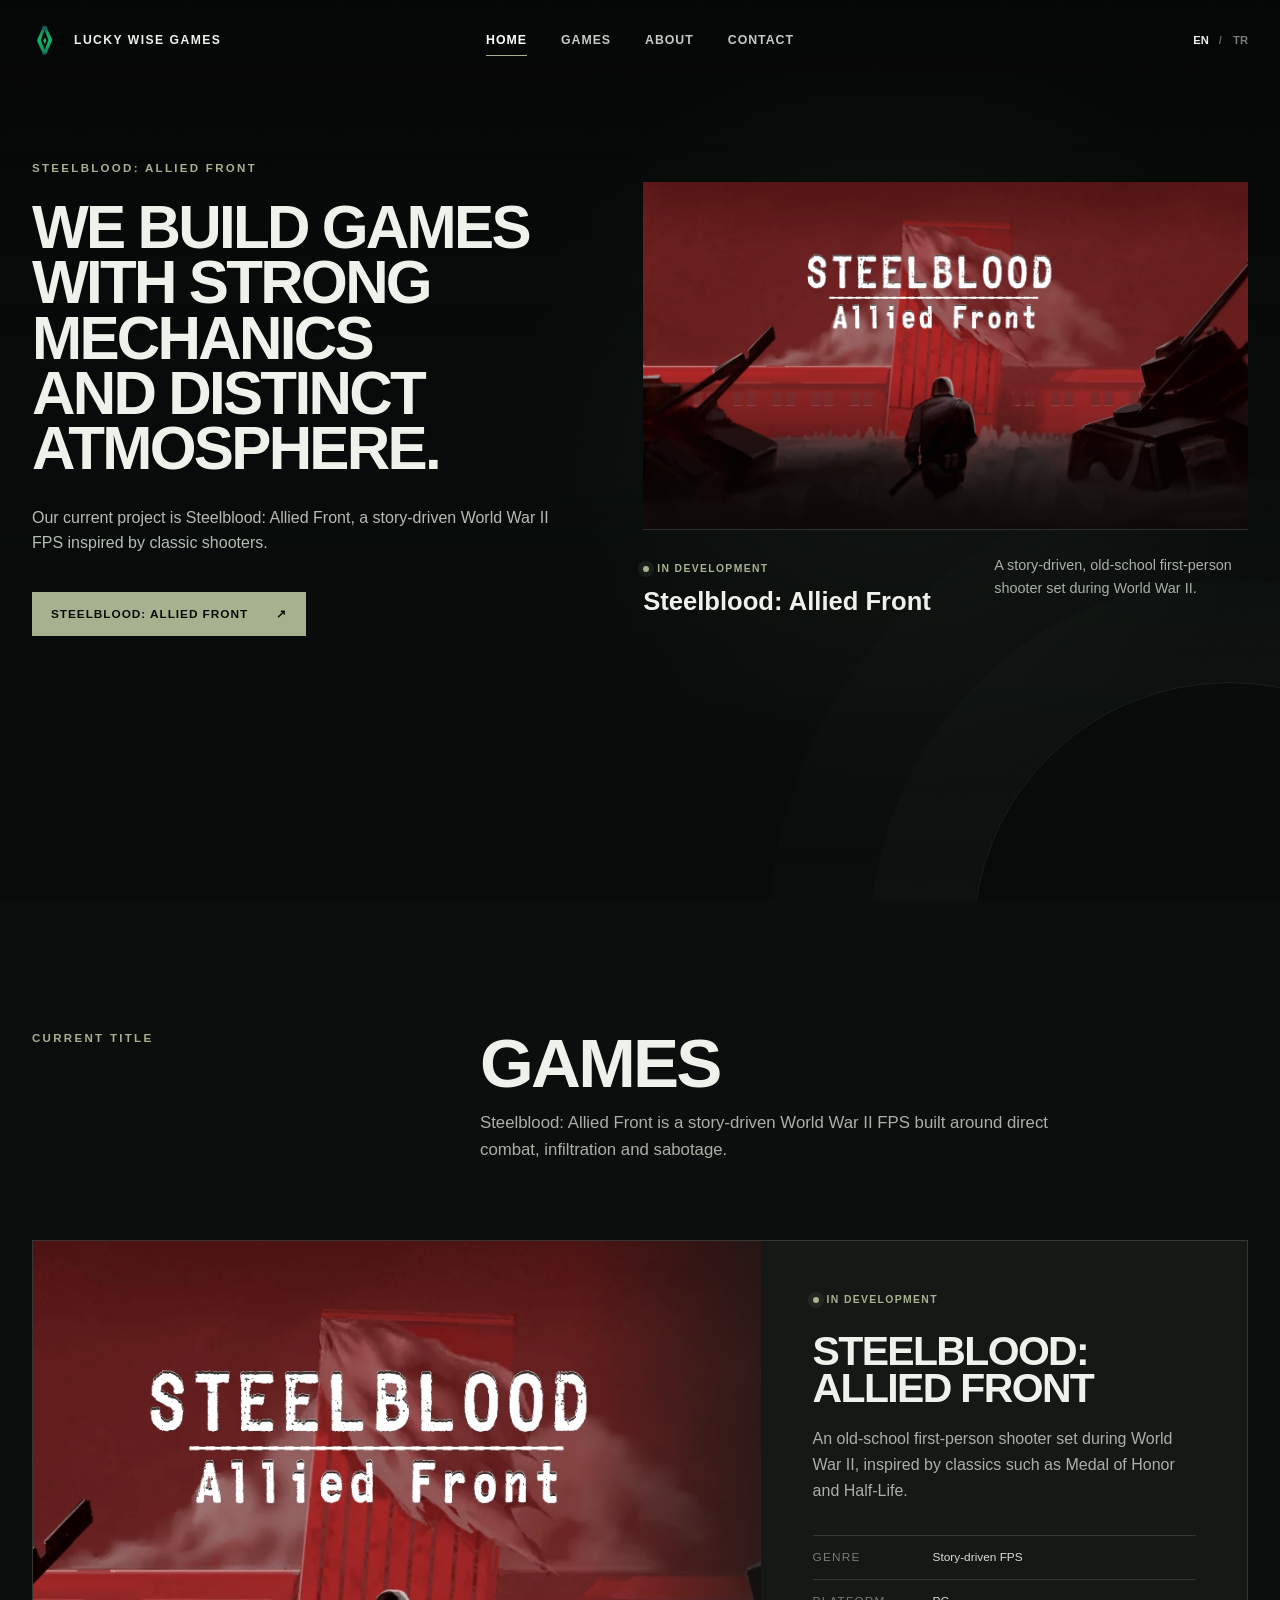
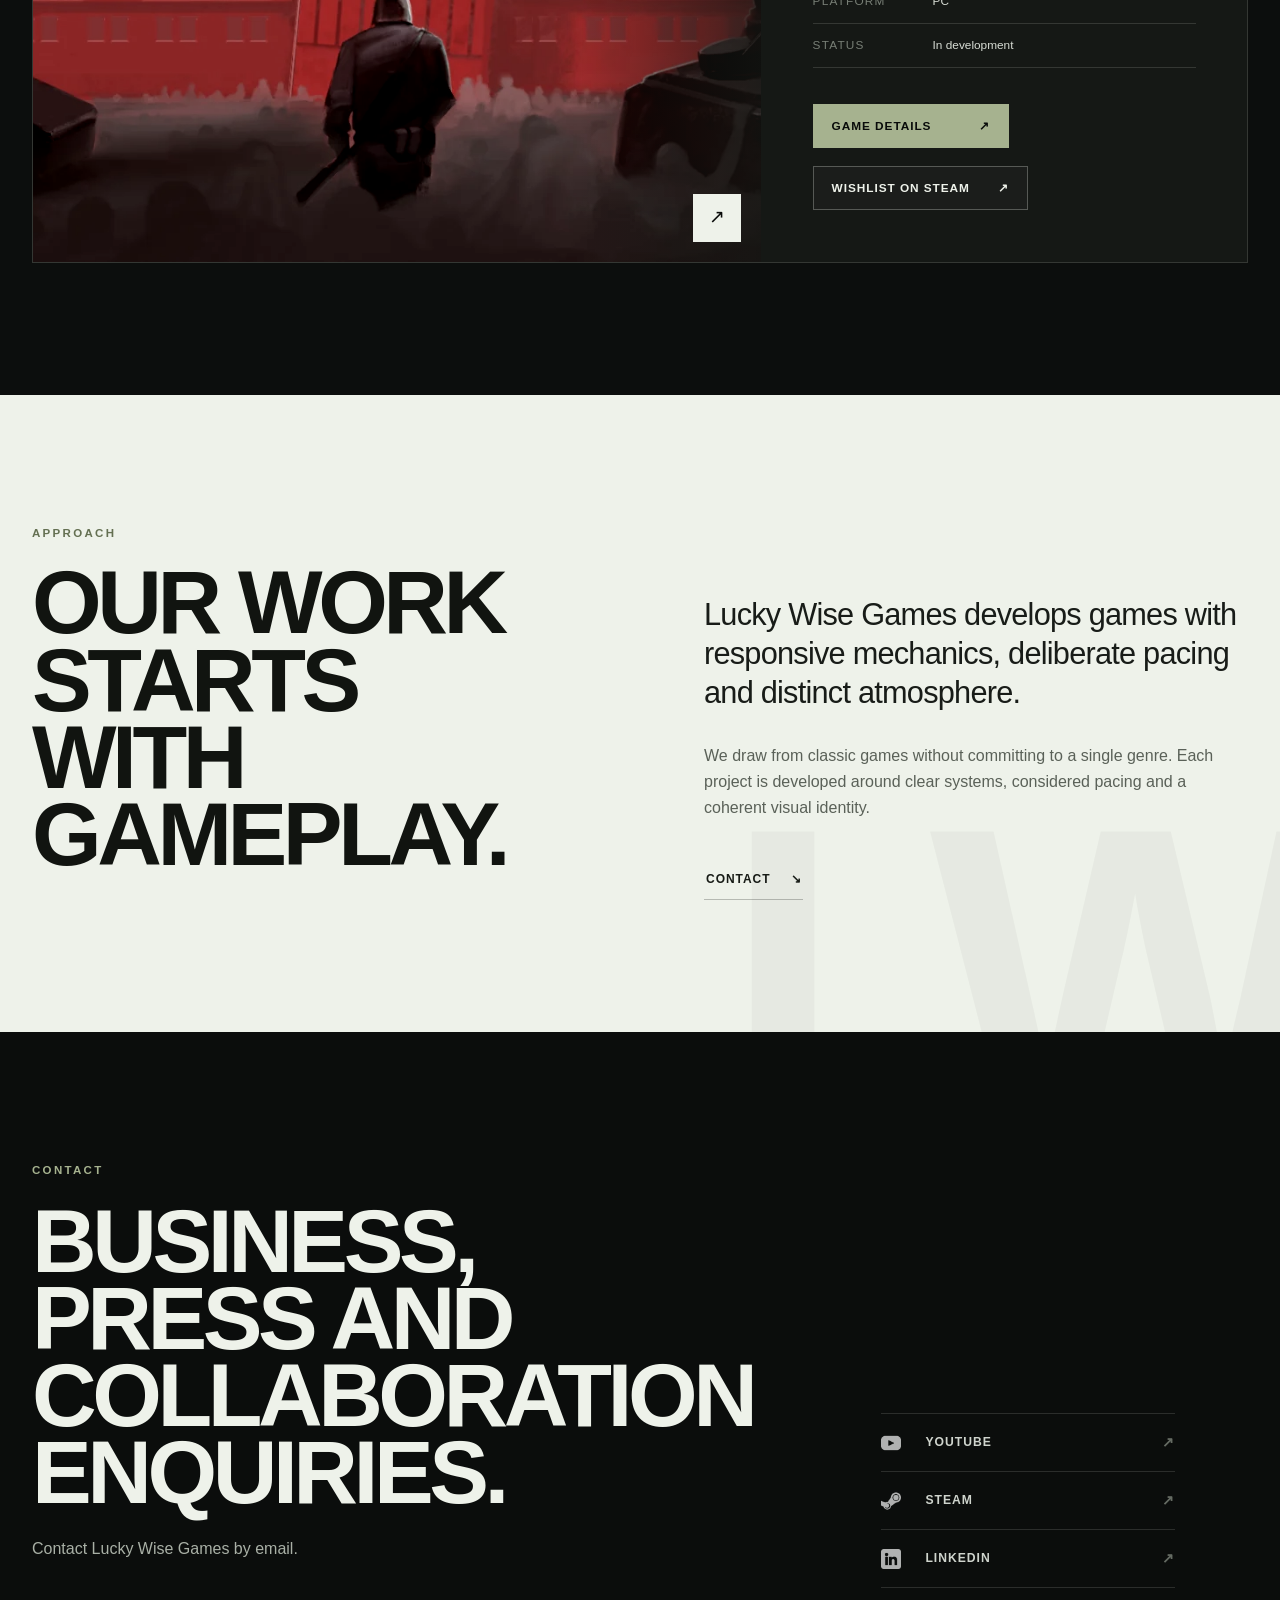
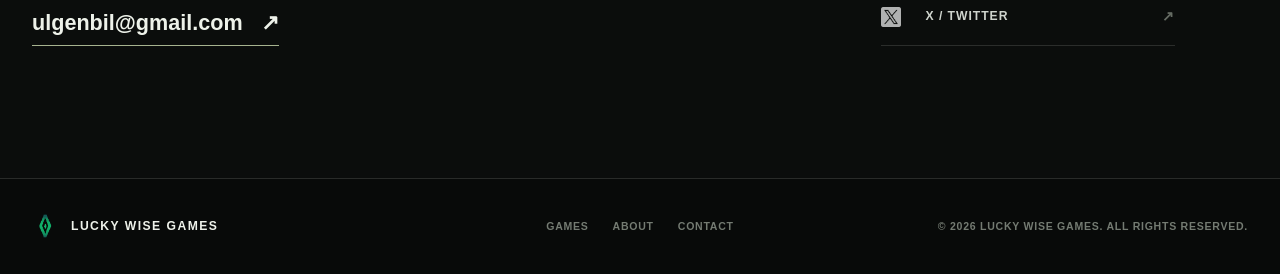
==== commit fd870c2a: "- Removed “Official Website” and other template-like labels - Replaced generic marketing language wi" ====
--- a/index.html
+++ b/index.html
@@ -4,18 +4,18 @@
   <meta charset="utf-8">
   <meta name="viewport" content="width=device-width, initial-scale=1">
   <meta name="theme-color" content="#090b0a">
-  <meta name="description" content="Lucky Wise Games develops Steelblood: Allied Front and focused interactive experiences built around gameplay and atmosphere.">
+  <meta name="description" content="Lucky Wise Games develops Steelblood: Allied Front, a story-driven World War II FPS inspired by classic shooters.">
   <meta property="og:type" content="website">
   <meta property="og:site_name" content="Lucky Wise Games">
-  <meta property="og:title" content="Lucky Wise Games | Official Website">
-  <meta property="og:description" content="Home of Steelblood: Allied Front, an old-school story-driven FPS.">
+  <meta property="og:title" content="Lucky Wise Games | Steelblood: Allied Front">
+  <meta property="og:description" content="Steelblood: Allied Front is a story-driven World War II FPS inspired by classic shooters.">
   <meta property="og:url" content="https://luckywise.games/">
   <meta property="og:image" content="https://luckywise.games/assets/images/projects/steelblood.png">
   <meta name="twitter:card" content="summary_large_image">
-  <meta name="twitter:title" content="Lucky Wise Games | Official Website">
-  <meta name="twitter:description" content="Home of Steelblood: Allied Front, an old-school story-driven FPS.">
+  <meta name="twitter:title" content="Lucky Wise Games | Steelblood: Allied Front">
+  <meta name="twitter:description" content="Steelblood: Allied Front is a story-driven World War II FPS inspired by classic shooters.">
   <meta name="twitter:image" content="https://luckywise.games/assets/images/projects/steelblood.png">
-  <title>Lucky Wise Games | Official Website</title>
+  <title>Lucky Wise Games | Steelblood: Allied Front</title>
   <link rel="icon" type="image/png" href="favicon.png">
   <link rel="preload" href="assets/images/projects/steelblood-cover.webp" as="image" type="image/webp">
   <link rel="stylesheet" href="assets/css/site.css">
@@ -50,17 +50,16 @@
       <div class="hero-grain" aria-hidden="true"></div>
       <div class="container hero-grid">
         <div class="hero-copy reveal">
-          <div class="eyebrow" data-en="Game development" data-tr="Oyun geliştirme">Game development</div>
-          <h1 data-en="Games built around atmosphere, action and lasting moments." data-tr="Atmosfer, aksiyon ve akılda kalan anlar etrafında kurulan oyunlar.">Games built around atmosphere, action and lasting moments.</h1>
-          <p class="hero-intro" data-en="Lucky Wise Games creates focused interactive experiences inspired by the clarity and character of classic games." data-tr="Lucky Wise Games, klasik oyunların sadeliğinden ve karakterinden ilham alan odaklı interaktif deneyimler geliştirir.">Lucky Wise Games creates focused interactive experiences inspired by the clarity and character of classic games.</p>
+          <div class="eyebrow">Steelblood: Allied Front</div>
+          <h1 data-en="We build games with strong mechanics and distinct atmosphere." data-tr="Güçlü mekaniklere ve özgün atmosfere sahip oyunlar geliştiriyoruz.">We build games with strong mechanics and distinct atmosphere.</h1>
+          <p class="hero-intro" data-en="Our current project is Steelblood: Allied Front, a story-driven World War II FPS inspired by classic shooters." data-tr="Güncel projemiz Steelblood: Allied Front, klasik nişancı oyunlarından ilham alan hikâye odaklı bir II. Dünya Savaşı FPS oyunudur.">Our current project is Steelblood: Allied Front, a story-driven World War II FPS inspired by classic shooters.</p>
           <div class="button-row">
-            <a class="button button-primary" href="games/steelblood/"><span data-en="Explore Steelblood" data-tr="Steelblood'u Keşfet">Explore Steelblood</span><span aria-hidden="true">↗</span></a>
+            <a class="button button-primary" href="games/steelblood/"><span>Steelblood: Allied Front</span><span aria-hidden="true">↗</span></a>
           </div>
         </div>
         <article class="hero-feature reveal reveal-delay">
           <a class="feature-media" href="games/steelblood/" aria-label="Explore Steelblood: Allied Front">
             <img src="assets/images/projects/steelblood-cover.webp" width="1232" height="706" alt="Steelblood: Allied Front key art" fetchpriority="high">
-            <span class="feature-index" aria-hidden="true">01 / Featured</span>
           </a>
           <div class="feature-caption">
             <div><span class="status"><i aria-hidden="true"></i><span data-en="In development" data-tr="Geliştirme aşamasında">In development</span></span><h2>Steelblood: Allied Front</h2></div>
@@ -68,14 +67,13 @@
           </div>
         </article>
       </div>
-      <div class="container hero-foot"><span>LUCKY WISE GAMES</span><span data-en="PLAY WITH PURPOSE" data-tr="AMAÇLA OYNA">PLAY WITH PURPOSE</span><span aria-hidden="true">OFFICIAL WEBSITE</span></div>
     </section>
 
     <section class="section-pad games-section" id="games" data-section>
       <div class="container">
         <div class="section-heading reveal">
-          <div><span class="section-number">01</span><div class="eyebrow" data-en="Current production" data-tr="Güncel yapım">Current production</div></div>
-          <div><h2 data-en="Games" data-tr="Oyunlar">Games</h2><p data-en="Our current focus is Steelblood: Allied Front. It is a cinematic, gameplay-first journey across the Allied front." data-tr="Şu anki odağımız Steelblood: Allied Front. Oyun, Müttefik cephesi boyunca ilerleyen sinematik ve oynanış odaklı bir yolculuk sunuyor.">Our current focus is Steelblood: Allied Front. It is a cinematic, gameplay-first journey across the Allied front.</p></div>
+          <div><div class="eyebrow" data-en="Current title" data-tr="Güncel oyun">Current title</div></div>
+          <div><h2 data-en="Games" data-tr="Oyunlar">Games</h2><p data-en="Steelblood: Allied Front is a story-driven World War II FPS built around direct combat, infiltration and sabotage." data-tr="Steelblood: Allied Front, doğrudan çatışma, sızma ve sabotaj üzerine kurulu hikâye odaklı bir II. Dünya Savaşı FPS oyunudur.">Steelblood: Allied Front is a story-driven World War II FPS built around direct combat, infiltration and sabotage.</p></div>
         </div>
         <article class="game-showcase reveal">
           <a href="games/steelblood/" class="game-showcase-media"><img src="assets/images/projects/steelblood-cover.webp" width="1232" height="706" alt="Steelblood: Allied Front" loading="lazy"><span class="media-arrow" aria-hidden="true">↗</span></a>
@@ -92,14 +90,14 @@
 
     <section class="section-pad about-section" id="about" data-section>
       <div class="container about-grid">
-        <div class="about-title reveal"><span class="section-number">02</span><div class="eyebrow" data-en="About Lucky Wise Games" data-tr="Lucky Wise Games hakkında">About Lucky Wise Games</div><h2 data-en="Focused on gameplay. Built for atmosphere." data-tr="Oynanışa odaklı. Atmosfer için tasarlandı.">Focused on gameplay. Built for atmosphere.</h2></div>
-        <div class="about-copy reveal reveal-delay"><p class="lead" data-en="Lucky Wise Games creates direct, memorable gameplay and carefully built atmosphere." data-tr="Lucky Wise Games, doğrudan ve akılda kalan oynanışı özenle kurulan atmosferlerle buluşturur.">Lucky Wise Games creates direct, memorable gameplay and carefully built atmosphere.</p><p data-en="We take inspiration from classic games without being bound to a single genre. Every project is approached as a chance to refine systems, pacing and the feeling of being present in a game world." data-tr="Klasik oyunlardan ilham alırken kendimizi tek bir türe bağlı tutmuyoruz. Her projeyi sistemleri, tempoyu ve oyun dünyasında bulunma hissini geliştirmek için bir fırsat olarak görüyoruz.">We take inspiration from classic games without being bound to a single genre. Every project is approached as a chance to refine systems, pacing and the feeling of being present in a game world.</p><a class="text-link" href="#contact"><span data-en="Start a conversation" data-tr="İletişime geç">Start a conversation</span><span aria-hidden="true">↘</span></a></div>
+        <div class="about-title reveal"><div class="eyebrow" data-en="Approach" data-tr="Yaklaşım">Approach</div><h2 data-en="Our work starts with gameplay." data-tr="Çalışmalarımız oynanışla başlar.">Our work starts with gameplay.</h2></div>
+        <div class="about-copy reveal reveal-delay"><p class="lead" data-en="Lucky Wise Games develops games with responsive mechanics, deliberate pacing and distinct atmosphere." data-tr="Lucky Wise Games, güçlü mekaniklere, kontrollü tempoya ve özgün atmosfere sahip oyunlar geliştirir.">Lucky Wise Games develops games with responsive mechanics, deliberate pacing and distinct atmosphere.</p><p data-en="We draw from classic games without committing to a single genre. Each project is developed around clear systems, considered pacing and a coherent visual identity." data-tr="Klasik oyunlardan ilham alıyoruz ancak kendimizi tek bir türe bağlı tutmuyoruz. Her projeyi anlaşılır sistemler, dengeli tempo ve tutarlı bir görsel kimlik etrafında geliştiriyoruz.">We draw from classic games without committing to a single genre. Each project is developed around clear systems, considered pacing and a coherent visual identity.</p><a class="text-link" href="#contact"><span data-en="Contact" data-tr="İletişim">Contact</span><span aria-hidden="true">↘</span></a></div>
       </div>
     </section>
 
     <section class="section-pad contact-section" id="contact" data-section>
       <div class="container contact-grid">
-        <div class="contact-copy reveal"><div class="eyebrow" data-en="Contact" data-tr="İletişim">Contact</div><h2 data-en="Let's make something worth playing." data-tr="Oynamaya değer bir şey üretelim.">Let's make something worth playing.</h2><p data-en="For project enquiries, collaborations or press, get in touch by email." data-tr="Proje talepleri, iş birlikleri veya basın iletişimi için e-posta gönderebilirsiniz.">For project enquiries, collaborations or press, get in touch by email.</p><a class="email-link" href="mailto:ulgenbil@gmail.com">ulgenbil@gmail.com <span aria-hidden="true">↗</span></a></div>
+        <div class="contact-copy reveal"><div class="eyebrow" data-en="Contact" data-tr="İletişim">Contact</div><h2 data-en="Business, press and collaboration enquiries." data-tr="İş, basın ve iş birliği talepleri.">Business, press and collaboration enquiries.</h2><p data-en="Contact Lucky Wise Games by email." data-tr="Lucky Wise Games ile e-posta üzerinden iletişime geçebilirsiniz.">Contact Lucky Wise Games by email.</p><a class="email-link" href="mailto:ulgenbil@gmail.com">ulgenbil@gmail.com <span aria-hidden="true">↗</span></a></div>
         <div class="social-panel reveal reveal-delay" aria-label="Social links">
           <a href="https://www.youtube.com/@CalestialKhan" target="_blank" rel="noopener noreferrer"><img src="youtube.png" width="512" height="512" alt=""><span>YouTube</span><b aria-hidden="true">↗</b></a>
           <a href="https://store.steampowered.com/curator/46128060-Calestial-Games/" target="_blank" rel="noopener noreferrer"><img src="steam.png" width="512" height="512" alt=""><span>Steam</span><b aria-hidden="true">↗</b></a>
--- a/assets/css/site.css
+++ b/assets/css/site.css
@@ -80,15 +80,6 @@
   line-height: 1.2;
   text-transform: uppercase;
 }
-.section-number {
-  display: block;
-  margin-bottom: 24px;
-  color: var(--muted);
-  font-size: .72rem;
-  font-weight: 700;
-  letter-spacing: .18em;
-}
-
 .site-header {
   position: fixed;
   inset: 0 0 auto;
@@ -214,13 +205,11 @@
 .feature-media::after { content: ""; position: absolute; inset: 0; background: linear-gradient(180deg, transparent 55%, rgba(5,6,5,.68)); }
 .feature-media img { width: 100%; height: 100%; object-fit: cover; filter: saturate(.72) contrast(1.09); transition: transform .9s var(--ease), filter .6s ease; }
 .feature-media:hover img { transform: scale(1.025); filter: saturate(.9) contrast(1.06); }
-.feature-index { position: absolute; z-index: 1; inset: 20px 20px auto auto; padding: 7px 10px; background: rgba(9,11,10,.68); color: #dce0d9; font-size: .63rem; font-weight: 800; letter-spacing: .13em; text-transform: uppercase; backdrop-filter: blur(8px); }
 .feature-caption { display: grid; grid-template-columns: 1fr .8fr; gap: 34px; padding-top: 24px; border-top: 1px solid var(--line); }
 .feature-caption h2 { margin: 8px 0 0; font-size: clamp(1.25rem, 2vw, 1.7rem); line-height: 1.1; }
 .feature-caption p { margin: 0; color: var(--muted); font-size: .9rem; }
 .status { display: inline-flex; align-items: center; gap: 8px; color: var(--accent); font-size: .65rem; font-weight: 800; letter-spacing: .13em; text-transform: uppercase; }
 .status i { width: 6px; height: 6px; border-radius: 50%; background: var(--accent); box-shadow: 0 0 0 5px rgba(166,178,143,.09); }
-.hero-foot { position: absolute; z-index: 1; right: 0; bottom: 24px; left: 0; display: flex; justify-content: space-between; color: #656b63; font-size: .6rem; font-weight: 800; letter-spacing: .18em; }
 
 .section-heading { display: grid; grid-template-columns: 1fr 2fr; gap: 64px; align-items: start; margin-bottom: 76px; }
 .section-heading h2 { margin: 0 0 16px; font-family: "Arial Narrow", Impact, sans-serif; font-size: clamp(3.5rem, 5.4vw, 5.8rem); letter-spacing: -.04em; line-height: .9; text-transform: uppercase; }
@@ -245,7 +234,6 @@
 .about-section { position: relative; overflow: hidden; background: var(--paper); color: #111410; }
 .about-section::after { content: "LW"; position: absolute; right: -2vw; bottom: -13vw; color: rgba(13,17,14,.035); font-family: Impact, sans-serif; font-size: 34vw; font-weight: 900; letter-spacing: -.08em; line-height: 1; pointer-events: none; }
 .about-section .eyebrow { color: #647052; }
-.about-section .section-number { color: #777d75; }
 .about-grid { position: relative; z-index: 1; display: grid; grid-template-columns: 1fr 1fr; gap: clamp(60px, 10vw, 150px); }
 .about-title h2 { max-width: 650px; margin: 24px 0 0; font-family: "Arial Narrow", Impact, sans-serif; font-size: clamp(4rem, 7vw, 7.5rem); letter-spacing: -.05em; line-height: .86; text-transform: uppercase; }
 .about-copy { padding-top: 68px; }
@@ -306,7 +294,6 @@
 .steel-video-section { background: #0d0c0a; }
 .steel-heading-row { display: flex; align-items: end; justify-content: space-between; gap: 32px; margin-bottom: 38px; }
 .steel-heading-row h2, .story-copy h2, .features-heading h2, .gallery-heading h2 { margin: 10px 0 0; font-family: "Arial Narrow", Impact, sans-serif; font-size: clamp(3rem, 5vw, 5.5rem); letter-spacing: -.04em; line-height: .9; text-transform: uppercase; }
-.steel-heading-row > span { color: #6d6b63; font-size: .66rem; letter-spacing: .14em; text-transform: uppercase; }
 .trailer-shell { position: relative; aspect-ratio: 16 / 9; overflow: hidden; background: #050504; }
 .trailer-shell > button { position: relative; display: block; width: 100%; height: 100%; padding: 0; border: 0; background: none; cursor: pointer; }
 .trailer-shell img { width: 100%; height: 100%; object-fit: cover; filter: saturate(.62) contrast(1.18); transition: transform .8s var(--ease), filter .4s ease; }
@@ -381,7 +368,6 @@
   .hero-copy h1 { font-size: clamp(4.2rem, 12vw, 7rem); }
   .hero-feature { max-width: 720px; }
   .feature-media { height: auto; min-height: 0; }
-  .hero-foot { display: none; }
   .section-heading { grid-template-columns: 1fr; gap: 36px; margin-bottom: 54px; }
   .section-heading h2 { margin-top: 0; }
   .game-showcase { grid-template-columns: minmax(0, 1fr); }
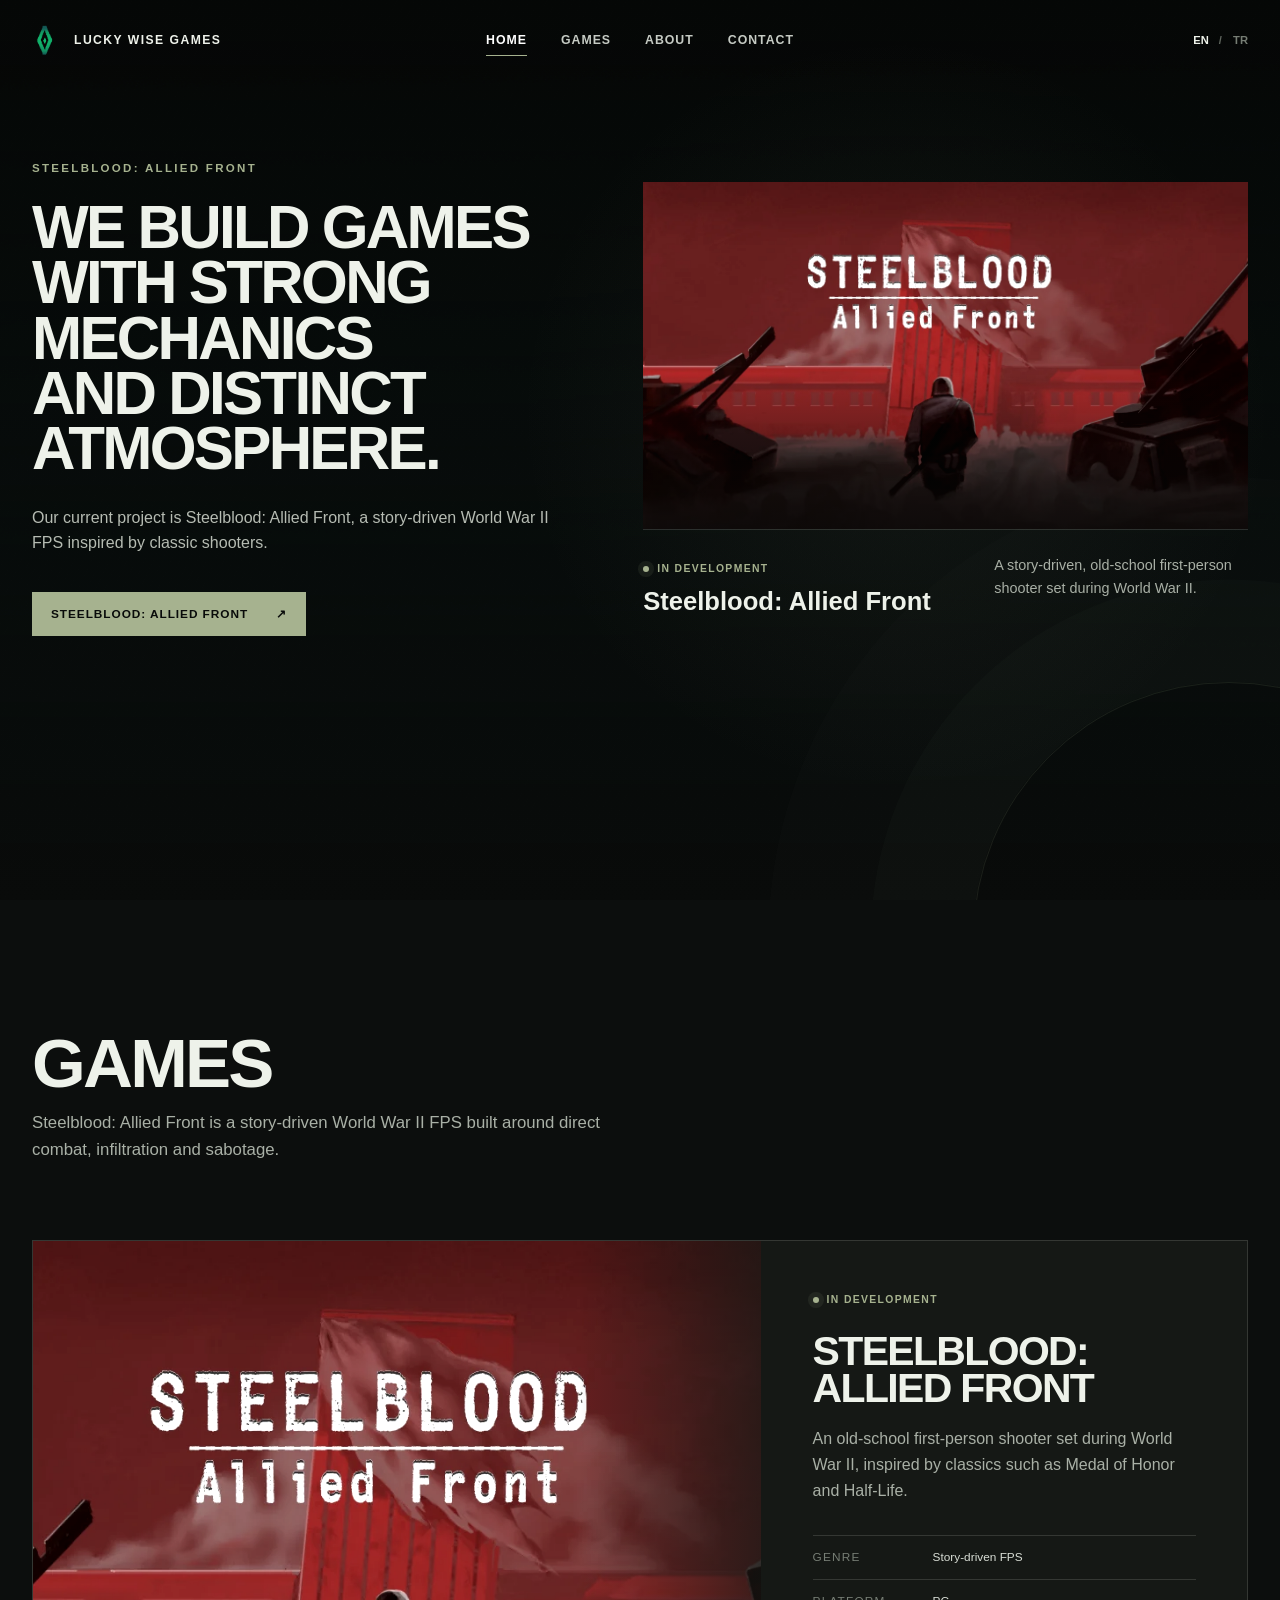
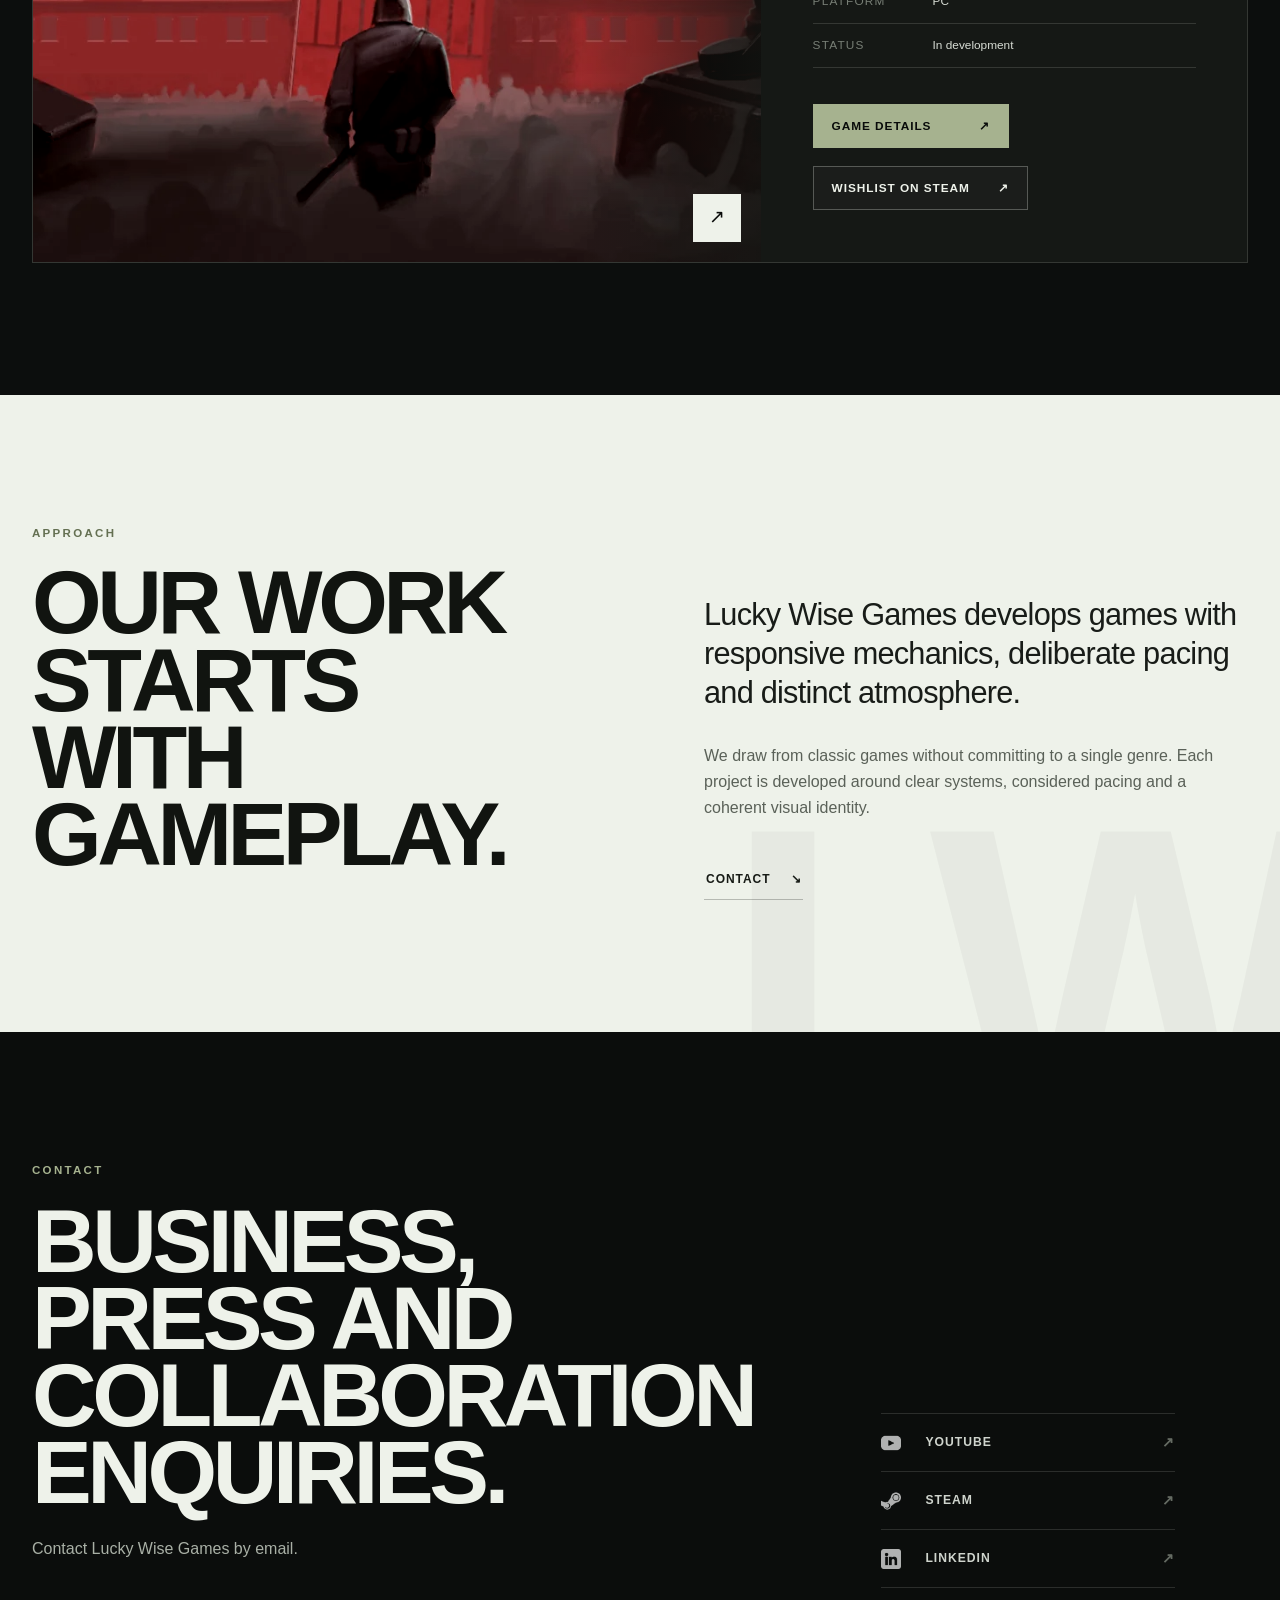
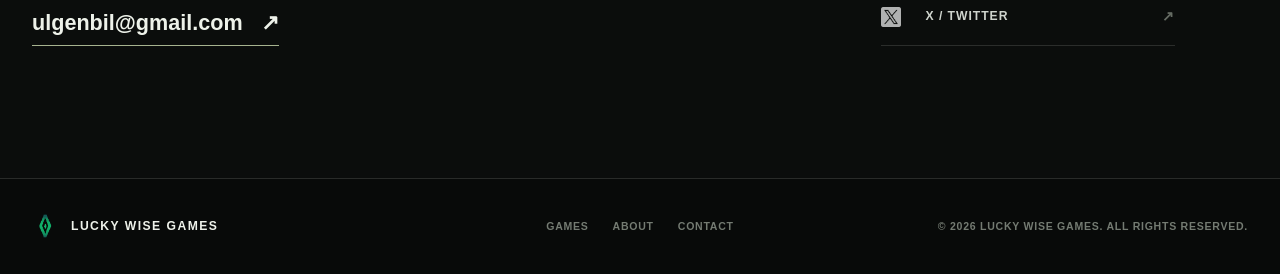
==== commit 6c287520: "- Removed the unnecessary “Current title” label - Simplified the Games section heading structure - R" ====
--- a/index.html
+++ b/index.html
@@ -71,8 +71,7 @@
 
     <section class="section-pad games-section" id="games" data-section>
       <div class="container">
-        <div class="section-heading reveal">
-          <div><div class="eyebrow" data-en="Current title" data-tr="Güncel oyun">Current title</div></div>
+        <div class="section-heading section-heading-single reveal">
           <div><h2 data-en="Games" data-tr="Oyunlar">Games</h2><p data-en="Steelblood: Allied Front is a story-driven World War II FPS built around direct combat, infiltration and sabotage." data-tr="Steelblood: Allied Front, doğrudan çatışma, sızma ve sabotaj üzerine kurulu hikâye odaklı bir II. Dünya Savaşı FPS oyunudur.">Steelblood: Allied Front is a story-driven World War II FPS built around direct combat, infiltration and sabotage.</p></div>
         </div>
         <article class="game-showcase reveal">
--- a/assets/css/site.css
+++ b/assets/css/site.css
@@ -212,6 +212,7 @@
 .status i { width: 6px; height: 6px; border-radius: 50%; background: var(--accent); box-shadow: 0 0 0 5px rgba(166,178,143,.09); }
 
 .section-heading { display: grid; grid-template-columns: 1fr 2fr; gap: 64px; align-items: start; margin-bottom: 76px; }
+.section-heading-single { grid-template-columns: minmax(0, 760px); }
 .section-heading h2 { margin: 0 0 16px; font-family: "Arial Narrow", Impact, sans-serif; font-size: clamp(3.5rem, 5.4vw, 5.8rem); letter-spacing: -.04em; line-height: .9; text-transform: uppercase; }
 .section-heading p { max-width: 620px; margin: 0; color: var(--muted); font-size: 1.05rem; }
 .games-section { background: #0c0e0d; }
